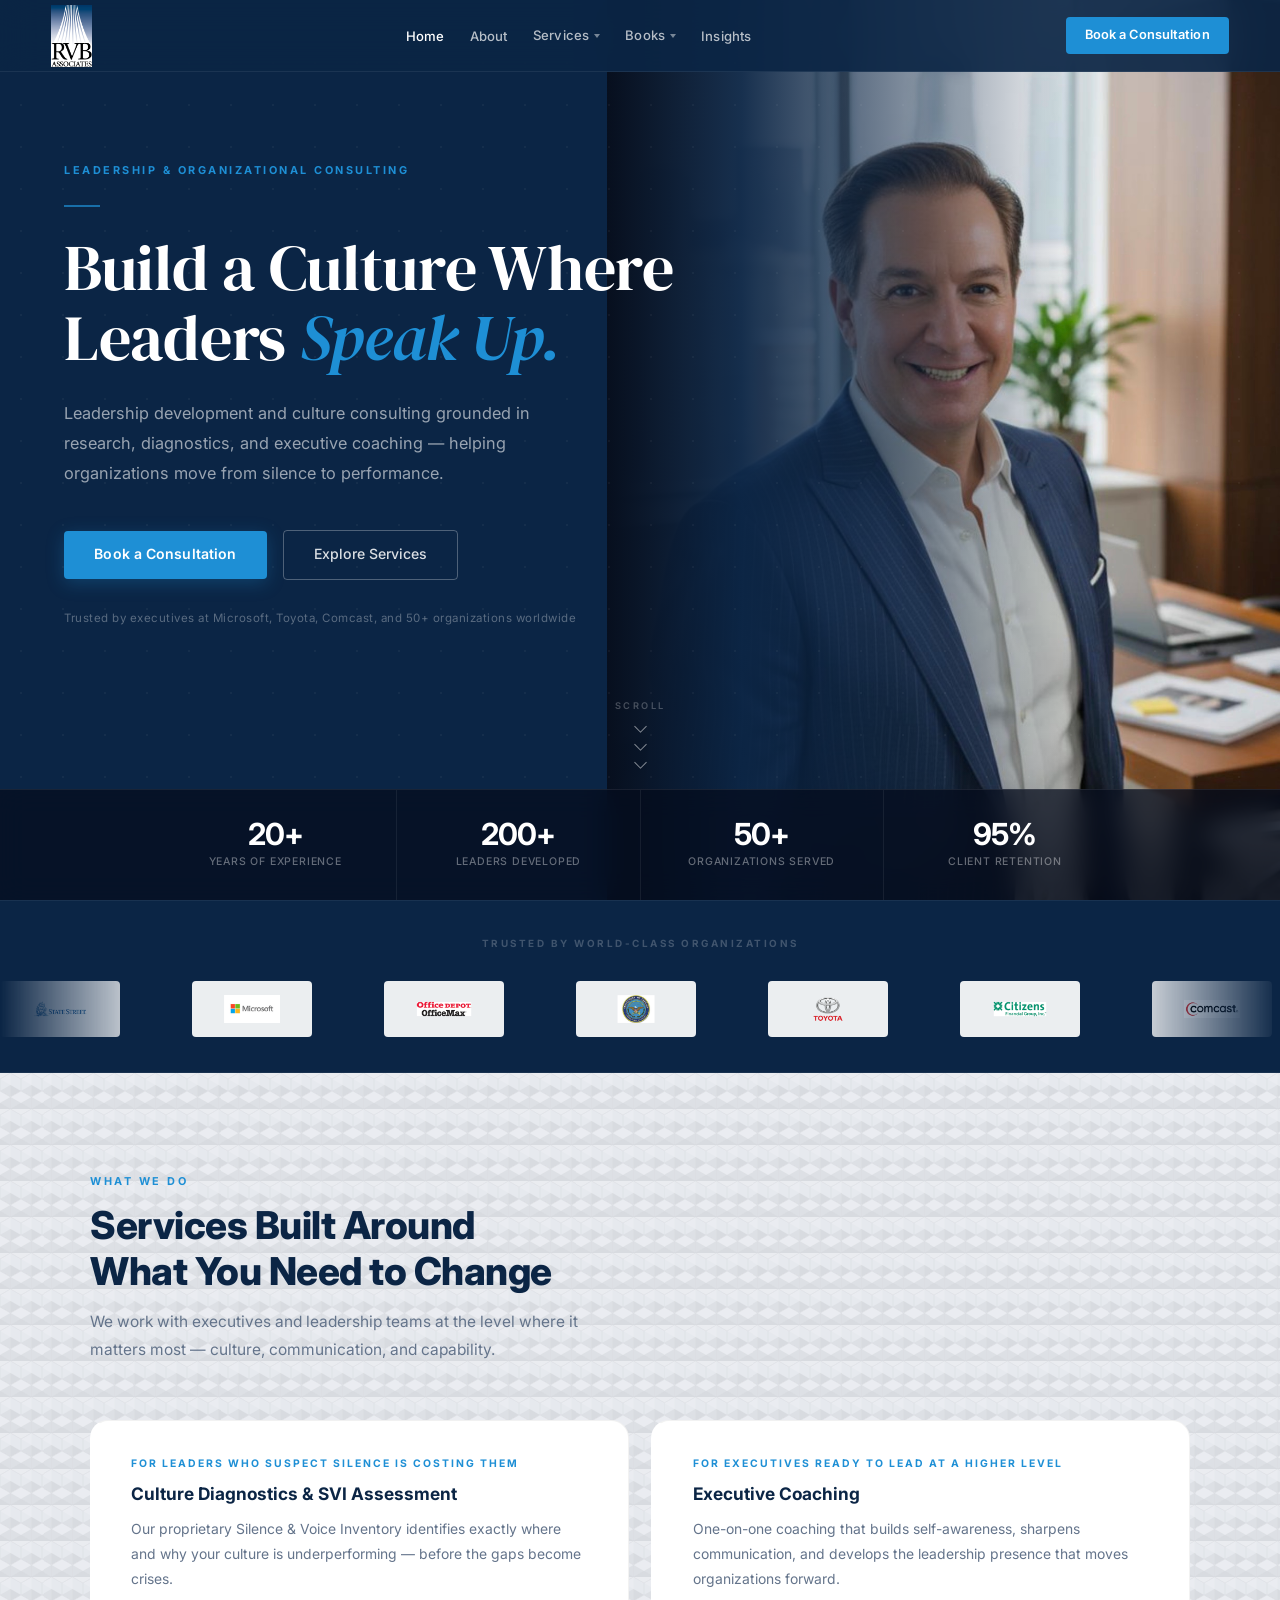
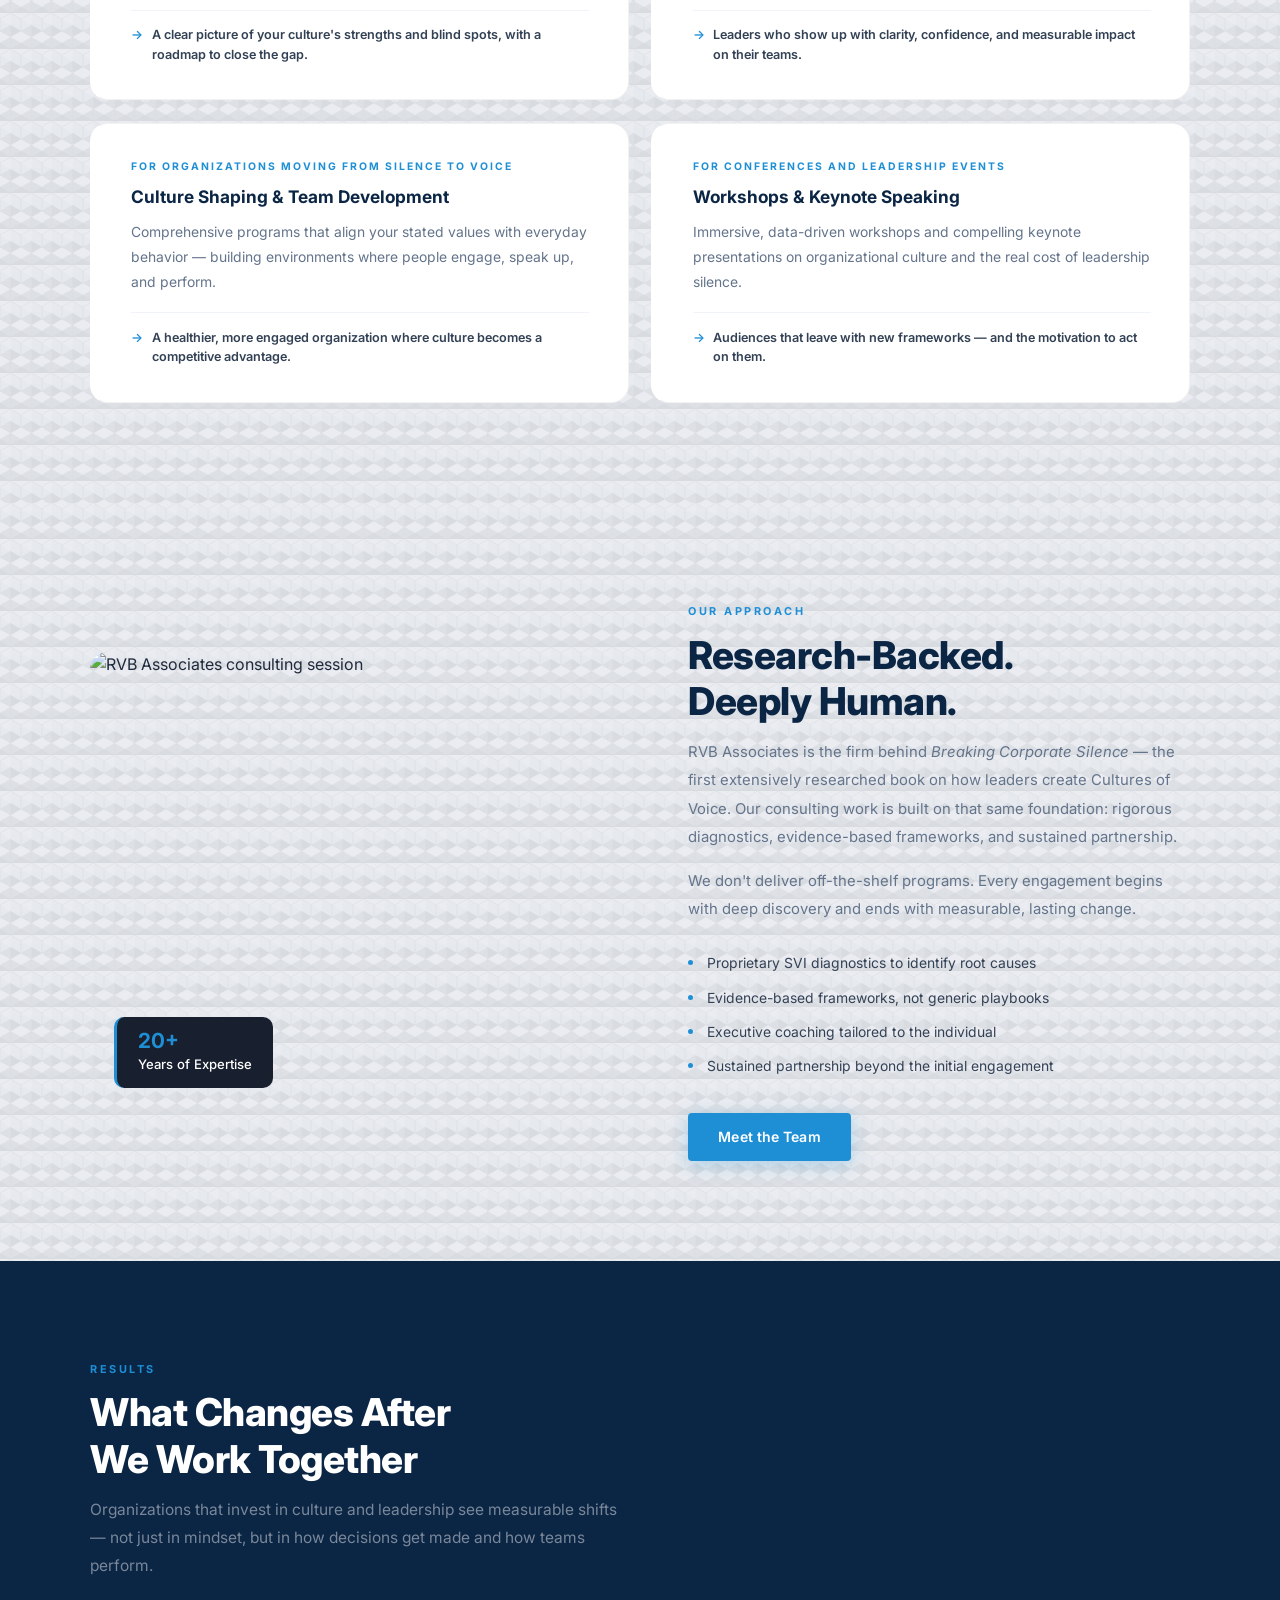
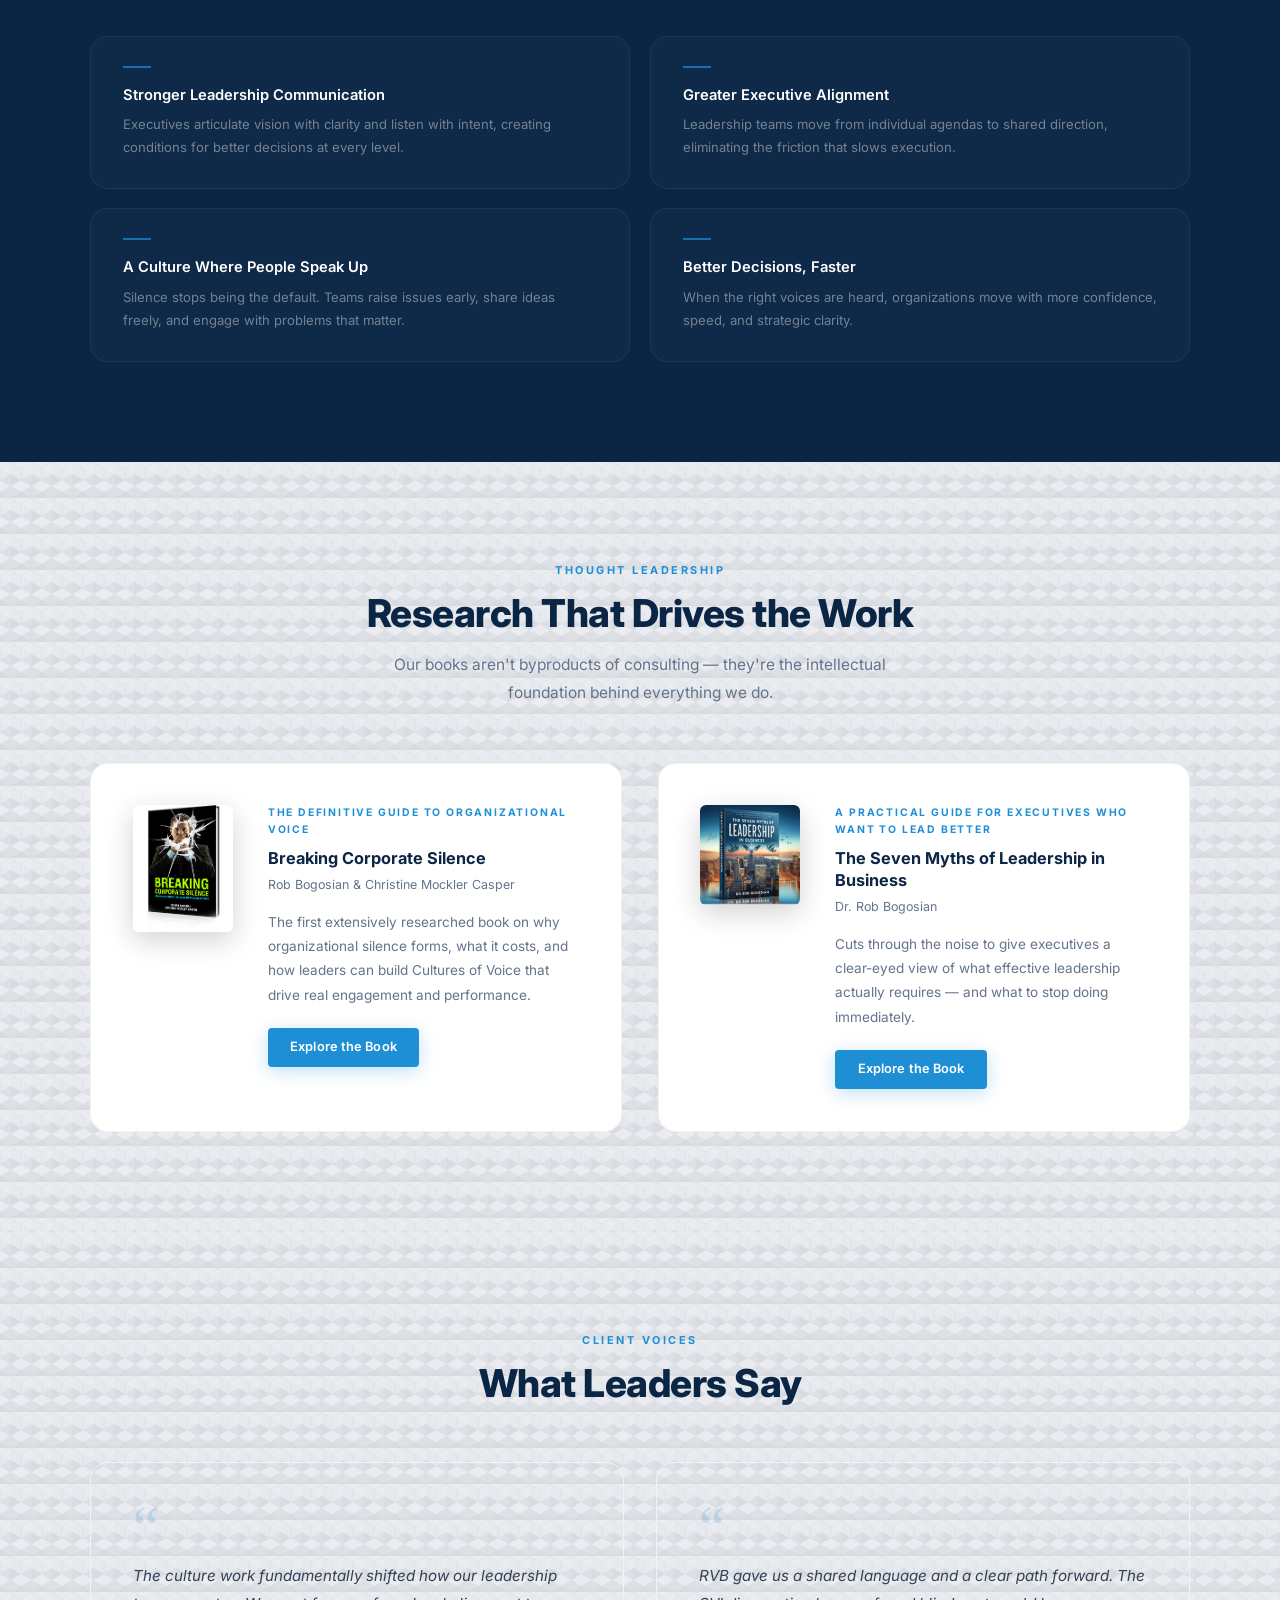
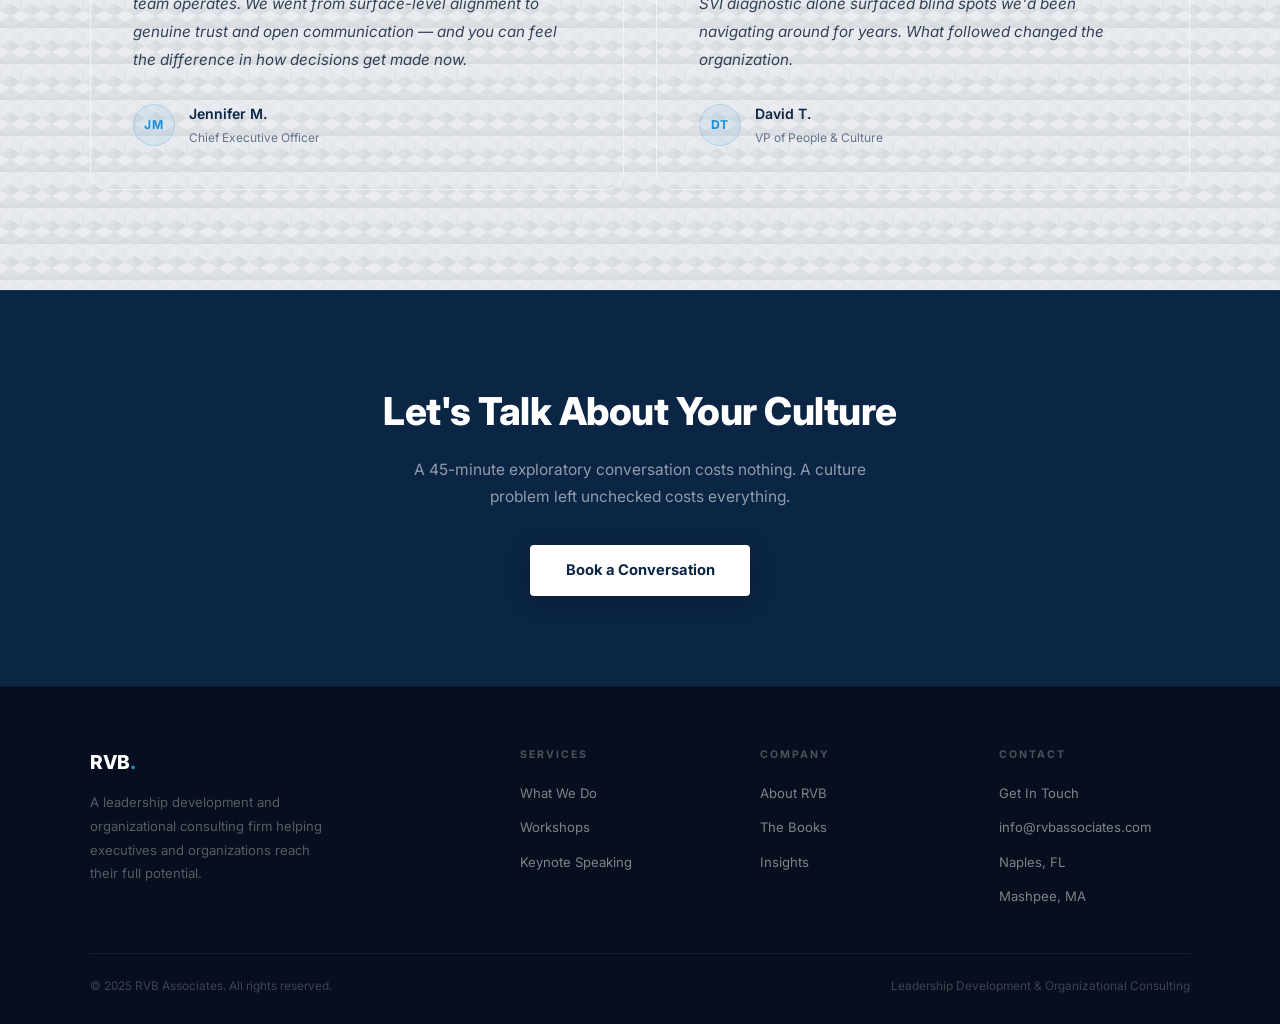
==== index.html @ 10e2926c "Add files via upload" ====
<!DOCTYPE html>
<html lang="en">
<head>
  <meta charset="UTF-8" /><meta name="viewport" content="width=device-width, initial-scale=1.0" />
  <title>RVB Associates | Leadership Development & Organizational Consulting</title>
  <link rel="preconnect" href="https://fonts.googleapis.com" />
  <link rel="preconnect" href="https://fonts.gstatic.com" crossorigin />
  <link href="https://fonts.googleapis.com/css2?family=DM+Serif+Display:ital@0;1&family=Inter:wght@300;400;500;600;700;800&display=swap" rel="stylesheet" />
  <link rel="stylesheet" href="rvb-styles.css" />
  <style>
    /* ── HOME-SPECIFIC ────────────────────────────────────────── */

    /* HERO */
    .hero {
      height: 100dvh; min-height: 620px; padding: 0;
      display: grid; grid-template-rows: 1fr auto auto;
      position: relative; overflow: hidden;
      background: var(--navy);
    }
    /* Rob photo — right side, full photo visible */
    .hero-bg-photo {
      position: absolute; right: 0; top: 0; bottom: 0;
      z-index: 0; display: flex; align-items: flex-end;
    }
    .hero-bg-photo img {
      height: 112%; width: auto; display: block;
    }
    /* Blue fade on the left edge of the photo */
    .hero-bg-photo::after {
      content: ''; position: absolute; inset: 0;
      background: linear-gradient(to right,
        rgba(7,15,30,1) 0%,
        rgba(11,37,69,.95) 20%,
        rgba(11,37,69,.5) 45%,
        transparent 70%);
    }
    /* Dot grid overlay */
    .hero::before {
      content: ''; position: absolute; inset: 0; z-index: 1; pointer-events: none;
      background-image: radial-gradient(circle, rgba(255,255,255,.04) 1px, transparent 1px);
      background-size: 42px 42px;
    }
    .hero-content {
      display: flex; align-items: center; padding: 140px 5% 40px;
      position: relative; z-index: 2;
      justify-content: flex-start; gap: 4rem;
    }
    .cred-strip { position: relative; z-index: 2; }

    /* SCROLL CUE */
    .scroll-cue {
      position: relative; z-index: 2;
      display: flex; flex-direction: column; align-items: center; gap: .55rem;
      padding: .6rem 0 1.4rem;
    }
    .scroll-cue-label {
      font-size: .58rem; letter-spacing: 2.5px; text-transform: uppercase;
      color: rgba(255,255,255,.25); font-weight: 600;
    }
    .scroll-chevron {
      width: 9px; height: 9px;
      border-right: 1.5px solid rgba(255,255,255,.5);
      border-bottom: 1.5px solid rgba(255,255,255,.5);
      transform: rotate(45deg);
      animation: chevron-drop 1.6s ease-in-out infinite;
    }
    .scroll-chevron:nth-child(2) { animation-delay: .18s; }
    .scroll-chevron:nth-child(3) { animation-delay: .36s; }
    @keyframes chevron-drop {
      0%, 60%, 100% { opacity: 0; transform: rotate(45deg) translate(-2px, -2px); }
      30% { opacity: 1; transform: rotate(45deg) translate(2px, 2px); }
    }
    .hero-inner { max-width: 620px; }

    .hero-eyebrow {
      display: block; font-size: .68rem; font-weight: 700; letter-spacing: 2.5px;
      text-transform: uppercase; color: var(--blue); margin-bottom: 1.6rem;
    }
    .hero-rule { width: 36px; height: 2px; background: var(--blue); margin-bottom: 1.6rem; opacity: .7; }
    .hero h1 {
      font-family: 'DM Serif Display', Georgia, serif;
      font-size: clamp(2.6rem, 5.5vw, 4rem); font-weight: 400; color: var(--white);
      line-height: 1.1; letter-spacing: -.3px; margin-bottom: 1.5rem;
    }
    .hero h1 em { color: var(--blue); font-style: italic; }
    .hero-sub {
      font-size: 1.02rem; color: rgba(255,255,255,.58); max-width: 500px;
      margin-bottom: 2.6rem; line-height: 1.85; font-weight: 400;
    }
    .hero-actions { display: flex; gap: 1rem; flex-wrap: wrap; align-items: center; margin-bottom: 1.8rem; }
    .hero-proof { font-size: .72rem; color: rgba(255,255,255,.32); letter-spacing: .5px; }

    /* CREDIBILITY STRIP — anchored inside hero at bottom of viewport */
    .cred-strip {
      background: rgba(5,12,28,.72);
      backdrop-filter: blur(14px); -webkit-backdrop-filter: blur(14px);
      border-top: 1px solid rgba(255,255,255,.08);
    }
    .cred-inner { display: flex; max-width: 1100px; margin: 0 auto; padding: 0 5%; }
    .cred-item {
      flex: 1; padding: 1.8rem 1rem; text-align: center;
      border-right: 1px solid rgba(255,255,255,.07);
      display: flex; flex-direction: column; gap: .3rem;
    }
    .cred-item:last-child { border-right: none; }
    .cred-num {
      font-size: 1.9rem; font-weight: 700; color: var(--white);
      letter-spacing: -1px; line-height: 1;
    }
    .cred-label { font-size: .66rem; color: rgba(255,255,255,.38); font-weight: 500; letter-spacing: .8px; text-transform: uppercase; }

    /* CLIENT LOGOS — marquee */
    .clients {
      background: var(--navy); padding: 2.2rem 0;
      border-top: 1px solid rgba(255,255,255,.06);
      border-bottom: 1px solid rgba(255,255,255,.06);
      overflow: hidden;
    }
    .clients-label {
      text-align: center; font-size: .62rem; font-weight: 700;
      letter-spacing: 2.5px; text-transform: uppercase;
      color: rgba(255,255,255,.22); margin-bottom: 1.8rem;
    }
    .logos-marquee {
      overflow: hidden;
      mask-image: linear-gradient(to right, transparent 0%, black 12%, black 88%, transparent 100%);
      -webkit-mask-image: linear-gradient(to right, transparent 0%, black 12%, black 88%, transparent 100%);
    }
    .logos-track {
      display: flex; align-items: center; gap: 4.5rem;
      width: max-content;
      animation: marquee-scroll 32s linear infinite;
    }
    .logos-track:hover { animation-play-state: paused; }
    .logo-tile {
      background: rgba(255,255,255,.92); flex-shrink: 0;
      padding: .7rem 1.4rem; border-radius: 4px;
      display: flex; align-items: center; justify-content: center;
      height: 56px; min-width: 120px;
      transition: background var(--transition);
    }
    .logo-tile:hover { background: rgba(255,255,255,1); }
    .logo-tile img {
      height: 28px; width: auto; max-width: 110px;
      object-fit: contain; display: block;
    }
    @keyframes marquee-scroll {
      from { transform: translateX(0); }
      to { transform: translateX(-50%); }
    }

    /* SERVICES */
    .services-home { background: var(--off-white); }
    .services-grid {
      display: grid; grid-template-columns: repeat(2, 1fr);
      gap: 1.4rem; max-width: 1100px; margin: 0 auto;
    }
    .svc-card {
      background: var(--white); border-radius: var(--radius-lg);
      padding: 2.2rem 2.4rem; border: 1px solid rgba(0,0,0,.05);
      border-left: 3px solid transparent;
      transition: box-shadow var(--transition), transform var(--transition), border-left-color var(--transition);
    }
    .svc-card:hover { box-shadow: var(--shadow-md); transform: translateY(-3px); border-left-color: var(--blue); }
    .svc-for {
      font-size: .65rem; font-weight: 700; letter-spacing: 2px; text-transform: uppercase;
      color: var(--blue); margin-bottom: .65rem;
    }
    .svc-title { font-size: 1.08rem; font-weight: 700; color: var(--navy); margin-bottom: .7rem; line-height: 1.3; }
    .svc-desc { font-size: .87rem; color: var(--gray-500); line-height: 1.8; margin-bottom: 1.1rem; }
    .svc-outcome {
      font-size: .79rem; color: var(--gray-700); font-weight: 600;
      padding-top: .9rem; border-top: 1px solid var(--gray-100);
      display: flex; gap: .55rem; align-items: flex-start; line-height: 1.55;
    }
    .svc-outcome::before { content: '→'; color: var(--blue); flex-shrink: 0; }

    /* APPROACH */
    .approach-home { background: var(--white); }
    .approach-grid {
      display: grid; grid-template-columns: 1fr 1fr;
      gap: 6rem; align-items: center; max-width: 1100px; margin: 0 auto;
    }
    .approach-img-wrap { position: relative; border-radius: var(--radius-lg); overflow: hidden; }
    .approach-img-wrap img { width: 100%; height: 460px; object-fit: cover; display: block; }
    .approach-tag {
      position: absolute; bottom: 1.5rem; left: 1.5rem;
      background: rgba(7,15,30,.92); backdrop-filter: blur(10px);
      color: var(--white); padding: .9rem 1.3rem; border-radius: var(--radius);
      font-size: .82rem; font-weight: 500; line-height: 1.4;
      border-left: 3px solid var(--blue);
    }
    .approach-tag strong { display: block; font-size: 1.3rem; font-weight: 700; color: var(--blue); line-height: 1; margin-bottom: .2rem; }
    .approach-text p { font-size: .93rem; color: var(--gray-500); line-height: 1.9; margin-bottom: 1rem; }
    .approach-pillars { list-style: none; margin: 1.8rem 0 2.2rem; display: flex; flex-direction: column; gap: .75rem; }
    .approach-pillars li {
      display: flex; align-items: flex-start; gap: .9rem;
      font-size: .87rem; color: var(--gray-700); line-height: 1.6;
    }
    .pillar-dot { width: 5px; height: 5px; border-radius: 50%; background: var(--blue); flex-shrink: 0; margin-top: .5rem; }

    /* IMPACT */
    .impact-home { background: var(--navy); padding: 100px 5%; }
    .impact-inner { max-width: 1100px; margin: 0 auto; }
    .impact-grid { display: grid; grid-template-columns: 1fr 1fr; gap: 1.2rem; margin-top: 3.5rem; }
    .impact-item {
      padding: 1.8rem 2rem; border: 1px solid rgba(255,255,255,.06);
      border-radius: var(--radius-lg); background: rgba(255,255,255,.02);
      transition: background var(--transition), border-color var(--transition);
    }
    .impact-item:hover { background: rgba(30,143,213,.06); border-color: rgba(30,143,213,.18); }
    .impact-rule { width: 28px; height: 2px; background: var(--blue); margin-bottom: 1rem; opacity: .7; }
    .impact-item h4 { font-size: .92rem; font-weight: 600; color: var(--white); margin-bottom: .4rem; }
    .impact-item p { font-size: .82rem; color: rgba(255,255,255,.42); line-height: 1.75; }

    /* BOOKS */
    .books-home { background: var(--off-white); }
    .books-grid { display: grid; grid-template-columns: 1fr 1fr; gap: 2.2rem; max-width: 1100px; margin: 0 auto; }
    .book-card {
      background: var(--white); border-radius: var(--radius-lg);
      padding: 2.6rem; display: flex; gap: 2.2rem; align-items: flex-start;
      border: 1px solid rgba(0,0,0,.05);
      transition: box-shadow var(--transition), transform var(--transition);
    }
    .book-card:hover { box-shadow: var(--shadow-lg); transform: translateY(-4px); }
    .book-cover { width: 100px; flex-shrink: 0; }
    .book-cover img { width: 100%; border-radius: 6px; box-shadow: 0 8px 28px rgba(0,0,0,.18); }
    .book-value {
      font-size: .65rem; font-weight: 700; letter-spacing: 1.8px; text-transform: uppercase;
      color: var(--blue); margin-bottom: .55rem;
    }
    .book-info h3 { font-size: 1.02rem; font-weight: 700; color: var(--navy); margin-bottom: .3rem; line-height: 1.35; }
    .book-info .book-author-line { font-size: .78rem; color: var(--gray-500); margin-bottom: .8rem; }
    .book-info p { font-size: .85rem; color: var(--gray-500); line-height: 1.8; margin-bottom: 1.3rem; }

    /* TESTIMONIALS */
    .testimonials-home { background: var(--white); }
    .testi-grid { display: grid; grid-template-columns: 1fr 1fr; gap: 2rem; max-width: 1100px; margin: 0 auto; }
    .testi-card {
      padding: 2.6rem; border: 1px solid var(--gray-100);
      border-radius: var(--radius-lg);
      transition: box-shadow var(--transition);
    }
    .testi-card:hover { box-shadow: var(--shadow-md); }
    .testi-mark {
      font-family: Georgia, serif; font-size: 3.8rem; line-height: .75;
      color: var(--blue); opacity: .18; display: block; margin-bottom: .7rem;
    }
    .testi-card blockquote {
      font-size: .95rem; color: var(--gray-700); line-height: 1.85;
      font-style: italic; margin-bottom: 1.8rem;
    }
    .testi-author { display: flex; align-items: center; gap: .9rem; }
    .testi-initials {
      width: 42px; height: 42px; border-radius: 50%;
      background: rgba(30,143,213,.08); border: 1.5px solid rgba(30,143,213,.2);
      color: var(--blue); display: flex; align-items: center; justify-content: center;
      font-weight: 700; font-size: .76rem; flex-shrink: 0; letter-spacing: .5px;
    }
    .testi-name { font-weight: 600; font-size: .88rem; color: var(--navy); }
    .testi-role { font-size: .75rem; color: var(--gray-500); margin-top: .15rem; }

    /* RESPONSIVE */
    @media (max-width: 960px) {
      .hero-visual { display: none; }
      .approach-grid, .books-grid, .testi-grid { grid-template-columns: 1fr; gap: 2.5rem; }
      .services-grid { grid-template-columns: 1fr; }
      .impact-grid { grid-template-columns: 1fr; }
      .cred-inner { flex-wrap: wrap; padding: 0 4%; }
      .cred-item { flex-basis: 50%; border-right: none; border-bottom: 1px solid rgba(255,255,255,.07); }
      .cred-item:nth-child(odd) { border-right: 1px solid rgba(255,255,255,.07); }
      .cred-item:nth-last-child(-n+2) { border-bottom: none; }
    }
    @media (max-width: 640px) {
      .hero-content { padding: 110px 5% 40px; }
      .book-card { flex-direction: column; gap: 1.5rem; }
      .book-cover { width: 80px; }
      .cred-item { flex-basis: 50%; }
    }
  </style>
</head>
<body>

<!-- NAV -->
<nav id="navbar">
  <a href="index.html" class="nav-logo"><img src="Images/RVB_Associates_logo_high_res.png" alt="RVB Associates" /></a>
  <ul class="nav-links">
    <li><a href="index.html" class="active">Home</a></li>
    <li><a href="about.html">About</a></li>
    <li class="has-dropdown">
      <a href="what-we-do.html">Services</a>
      <ul class="dropdown">
        <li><a href="what-we-do.html">What We Do</a></li>
        <li><a href="workshops.html">Workshops</a></li>
        <li><a href="keynote.html">Keynote Speaking</a></li>
      </ul>
    </li>
    <li class="has-dropdown"><a href="books.html">Books</a><ul class="dropdown"><li><a href="the-book.html">Breaking Corporate Silence</a></li><li><a href="seven-myths.html">Seven Myths of Leadership</a></li><li><a href="disruption-ready.html">Disruption Ready</a></li></ul></li>
    <li><a href="newsroom.html">Insights</a></li>
  </ul>
  <a href="contact.html" class="nav-cta">Book a Consultation</a>
</nav>

<!-- HERO -->
<section class="hero">
  <div class="hero-bg-photo">
    <img src="Images/Rob bogosian.jpeg" alt="Dr. Rob Bogosian" />
  </div>
  <div class="hero-content">
    <div class="hero-inner" style="flex-shrink:0;">
      <span class="hero-eyebrow">Leadership &amp; Organizational Consulting</span>
      <div class="hero-rule"></div>
      <h1>Build a Culture Where<br/>Leaders <em>Speak Up.</em></h1>
      <p class="hero-sub">Leadership development and culture consulting grounded in research, diagnostics, and executive coaching — helping organizations move from silence to performance.</p>
      <div class="hero-actions">
        <a href="contact.html" class="btn-primary">Book a Consultation</a>
        <a href="what-we-do.html" class="btn-outline-white">Explore Services</a>
      </div>
      <p class="hero-proof">Trusted by executives at Microsoft, Toyota, Comcast, and 50+ organizations worldwide</p>
    </div>
  </div>
  <div class="scroll-cue" aria-hidden="true">
    <span class="scroll-cue-label">Scroll</span>
    <div class="scroll-chevron"></div>
    <div class="scroll-chevron"></div>
    <div class="scroll-chevron"></div>
  </div>
  <div class="cred-strip">
    <div class="cred-inner">
      <div class="cred-item"><span class="cred-num">20+</span><span class="cred-label">Years of Experience</span></div>
      <div class="cred-item"><span class="cred-num">200+</span><span class="cred-label">Leaders Developed</span></div>
      <div class="cred-item"><span class="cred-num">50+</span><span class="cred-label">Organizations Served</span></div>
      <div class="cred-item"><span class="cred-num">95%</span><span class="cred-label">Client Retention</span></div>
    </div>
  </div>
</section>

<!-- CLIENT LOGOS — infinite marquee -->
<div class="clients">
  <p class="clients-label">Trusted by world-class organizations</p>
  <div class="logos-marquee">
    <div class="logos-track">
      <div class="logo-tile"><img src="Images/ImageDownloader_rvbassociates.com_1.png" alt="State Street" /></div>
      <div class="logo-tile"><img src="Images/ImageDownloader_rvbassociates.com_2.png" alt="Microsoft" /></div>
      <div class="logo-tile"><img src="Images/ImageDownloader_rvbassociates.com_4.png" alt="Office Depot" /></div>
      <div class="logo-tile"><img src="Images/ImageDownloader_rvbassociates.com_5.png" alt="Department of Defense" /></div>
      <div class="logo-tile"><img src="Images/ImageDownloader_rvbassociates.com_6.png" alt="Toyota" /></div>
      <div class="logo-tile"><img src="Images/ImageDownloader_rvbassociates.com_7.png" alt="Citizens Financial Group" /></div>
      <div class="logo-tile"><img src="Images/ImageDownloader_rvbassociates.com_8.png" alt="Comcast" /></div>
      <div class="logo-tile"><img src="Images/ImageDownloader_rvbassociates.com_9.png" alt="Panasonic" /></div>
      <div class="logo-tile"><img src="Images/ImageDownloader_rvbassociates.com_10.png" alt="Prudential" /></div>
      <div class="logo-tile"><img src="Images/ImageDownloader_rvbassociates.com_3.png" alt="King Saud University" /></div>
      <!-- Duplicate set for seamless loop -->
      <div class="logo-tile" aria-hidden="true"><img src="Images/ImageDownloader_rvbassociates.com_1.png" alt="" /></div>
      <div class="logo-tile" aria-hidden="true"><img src="Images/ImageDownloader_rvbassociates.com_2.png" alt="" /></div>
      <div class="logo-tile" aria-hidden="true"><img src="Images/ImageDownloader_rvbassociates.com_4.png" alt="" /></div>
      <div class="logo-tile" aria-hidden="true"><img src="Images/ImageDownloader_rvbassociates.com_5.png" alt="" /></div>
      <div class="logo-tile" aria-hidden="true"><img src="Images/ImageDownloader_rvbassociates.com_6.png" alt="" /></div>
      <div class="logo-tile" aria-hidden="true"><img src="Images/ImageDownloader_rvbassociates.com_7.png" alt="" /></div>
      <div class="logo-tile" aria-hidden="true"><img src="Images/ImageDownloader_rvbassociates.com_8.png" alt="" /></div>
      <div class="logo-tile" aria-hidden="true"><img src="Images/ImageDownloader_rvbassociates.com_9.png" alt="" /></div>
      <div class="logo-tile" aria-hidden="true"><img src="Images/ImageDownloader_rvbassociates.com_10.png" alt="" /></div>
      <div class="logo-tile" aria-hidden="true"><img src="Images/ImageDownloader_rvbassociates.com_3.png" alt="" /></div>
    </div>
  </div>
</div>

<!-- SERVICES -->
<section class="services-home">
  <div class="container">
    <div class="section-header fade-up">
      <div class="section-label">What We Do</div>
      <h2 class="section-title">Services Built Around<br/>What You Need to Change</h2>
      <p class="section-sub">We work with executives and leadership teams at the level where it matters most — culture, communication, and capability.</p>
    </div>
    <div class="services-grid">
      <div class="svc-card fade-up">
        <div class="svc-for">For leaders who suspect silence is costing them</div>
        <h3 class="svc-title">Culture Diagnostics &amp; SVI Assessment</h3>
        <p class="svc-desc">Our proprietary Silence &amp; Voice Inventory identifies exactly where and why your culture is underperforming — before the gaps become crises.</p>
        <div class="svc-outcome">A clear picture of your culture's strengths and blind spots, with a roadmap to close the gap.</div>
      </div>
      <div class="svc-card fade-up">
        <div class="svc-for">For executives ready to lead at a higher level</div>
        <h3 class="svc-title">Executive Coaching</h3>
        <p class="svc-desc">One-on-one coaching that builds self-awareness, sharpens communication, and develops the leadership presence that moves organizations forward.</p>
        <div class="svc-outcome">Leaders who show up with clarity, confidence, and measurable impact on their teams.</div>
      </div>
      <div class="svc-card fade-up">
        <div class="svc-for">For organizations moving from silence to voice</div>
        <h3 class="svc-title">Culture Shaping &amp; Team Development</h3>
        <p class="svc-desc">Comprehensive programs that align your stated values with everyday behavior — building environments where people engage, speak up, and perform.</p>
        <div class="svc-outcome">A healthier, more engaged organization where culture becomes a competitive advantage.</div>
      </div>
      <div class="svc-card fade-up">
        <div class="svc-for">For conferences and leadership events</div>
        <h3 class="svc-title">Workshops &amp; Keynote Speaking</h3>
        <p class="svc-desc">Immersive, data-driven workshops and compelling keynote presentations on organizational culture and the real cost of leadership silence.</p>
        <div class="svc-outcome">Audiences that leave with new frameworks — and the motivation to act on them.</div>
      </div>
    </div>
  </div>
</section>

<!-- APPROACH -->
<section class="approach-home">
  <div class="container">
    <div class="approach-grid">
      <div class="approach-img-wrap fade-up">
        <img src="https://images.unsplash.com/photo-1600880292203-757bb62b4baf?w=800&q=80" alt="RVB Associates consulting session" />
        <div class="approach-tag"><strong>20+</strong>Years of Expertise</div>
      </div>
      <div class="approach-text fade-up">
        <div class="section-label">Our Approach</div>
        <h2 class="section-title">Research-Backed.<br/>Deeply Human.</h2>
        <p>RVB Associates is the firm behind <em>Breaking Corporate Silence</em> — the first extensively researched book on how leaders create Cultures of Voice. Our consulting work is built on that same foundation: rigorous diagnostics, evidence-based frameworks, and sustained partnership.</p>
        <p>We don't deliver off-the-shelf programs. Every engagement begins with deep discovery and ends with measurable, lasting change.</p>
        <ul class="approach-pillars">
          <li><span class="pillar-dot"></span>Proprietary SVI diagnostics to identify root causes</li>
          <li><span class="pillar-dot"></span>Evidence-based frameworks, not generic playbooks</li>
          <li><span class="pillar-dot"></span>Executive coaching tailored to the individual</li>
          <li><span class="pillar-dot"></span>Sustained partnership beyond the initial engagement</li>
        </ul>
        <a href="about.html" class="btn-primary">Meet the Team</a>
      </div>
    </div>
  </div>
</section>

<!-- IMPACT -->
<section class="impact-home">
  <div class="impact-inner">
    <div class="section-header fade-up" style="max-width:580px;">
      <div class="section-label" style="color:var(--blue)">Results</div>
      <h2 class="section-title" style="color:var(--white)">What Changes After<br/>We Work Together</h2>
      <p class="section-sub" style="color:rgba(255,255,255,.45)">Organizations that invest in culture and leadership see measurable shifts — not just in mindset, but in how decisions get made and how teams perform.</p>
    </div>
    <div class="impact-grid">
      <div class="impact-item fade-up">
        <div class="impact-rule"></div>
        <h4>Stronger Leadership Communication</h4>
        <p>Executives articulate vision with clarity and listen with intent, creating conditions for better decisions at every level.</p>
      </div>
      <div class="impact-item fade-up">
        <div class="impact-rule"></div>
        <h4>Greater Executive Alignment</h4>
        <p>Leadership teams move from individual agendas to shared direction, eliminating the friction that slows execution.</p>
      </div>
      <div class="impact-item fade-up">
        <div class="impact-rule"></div>
        <h4>A Culture Where People Speak Up</h4>
        <p>Silence stops being the default. Teams raise issues early, share ideas freely, and engage with problems that matter.</p>
      </div>
      <div class="impact-item fade-up">
        <div class="impact-rule"></div>
        <h4>Better Decisions, Faster</h4>
        <p>When the right voices are heard, organizations move with more confidence, speed, and strategic clarity.</p>
      </div>
    </div>
  </div>
</section>

<!-- BOOKS -->
<section class="books-home">
  <div class="container">
    <div class="section-header center fade-up">
      <div class="section-label">Thought Leadership</div>
      <h2 class="section-title">Research That Drives the Work</h2>
      <p class="section-sub">Our books aren't byproducts of consulting — they're the intellectual foundation behind everything we do.</p>
    </div>
    <div class="books-grid">
      <div class="book-card fade-up">
        <div class="book-cover">
          <img src="Images/ImageDownloader_rvbassociates.com_corporate-silence-book.png" alt="Breaking Corporate Silence" />
        </div>
        <div class="book-info">
          <div class="book-value">The definitive guide to organizational voice</div>
          <h3>Breaking Corporate Silence</h3>
          <p class="book-author-line">Rob Bogosian &amp; Christine Mockler Casper</p>
          <p>The first extensively researched book on why organizational silence forms, what it costs, and how leaders can build Cultures of Voice that drive real engagement and performance.</p>
          <a href="the-book.html" class="btn-primary" style="font-size:.8rem;padding:.58rem 1.4rem;">Explore the Book</a>
        </div>
      </div>
      <div class="book-card fade-up">
        <div class="book-cover">
          <img src="Images/ImageDownloader_rvbassociates.com_7-Myths-of-Leadership-Book.jpg" alt="The Seven Myths of Leadership" />
        </div>
        <div class="book-info">
          <div class="book-value">A practical guide for executives who want to lead better</div>
          <h3>The Seven Myths of Leadership in Business</h3>
          <p class="book-author-line">Dr. Rob Bogosian</p>
          <p>Cuts through the noise to give executives a clear-eyed view of what effective leadership actually requires — and what to stop doing immediately.</p>
          <a href="seven-myths.html" class="btn-primary" style="font-size:.8rem;padding:.58rem 1.4rem;">Explore the Book</a>
        </div>
      </div>
    </div>
  </div>
</section>

<!-- TESTIMONIALS -->
<section class="testimonials-home">
  <div class="container">
    <div class="section-header center fade-up">
      <div class="section-label">Client Voices</div>
      <h2 class="section-title">What Leaders Say</h2>
    </div>
    <div class="testi-grid">
      <div class="testi-card fade-up">
        <span class="testi-mark">&ldquo;</span>
        <blockquote>The culture work fundamentally shifted how our leadership team operates. We went from surface-level alignment to genuine trust and open communication — and you can feel the difference in how decisions get made now.</blockquote>
        <div class="testi-author">
          <div class="testi-initials">JM</div>
          <div>
            <div class="testi-name">Jennifer M.</div>
            <div class="testi-role">Chief Executive Officer</div>
          </div>
        </div>
      </div>
      <div class="testi-card fade-up">
        <span class="testi-mark">&ldquo;</span>
        <blockquote>RVB gave us a shared language and a clear path forward. The SVI diagnostic alone surfaced blind spots we'd been navigating around for years. What followed changed the organization.</blockquote>
        <div class="testi-author">
          <div class="testi-initials">DT</div>
          <div>
            <div class="testi-name">David T.</div>
            <div class="testi-role">VP of People &amp; Culture</div>
          </div>
        </div>
      </div>
    </div>
  </div>
</section>

<!-- CLOSING CTA -->
<div class="cta-banner fade-up">
  <h2>Let's Talk About Your Culture</h2>
  <p>A 45-minute exploratory conversation costs nothing. A culture problem left unchecked costs everything.</p>
  <a href="contact.html" class="btn-white">Book a Conversation</a>
</div>

<!-- FOOTER -->
<footer>
  <div class="footer-grid">
    <div class="footer-brand">
      <div class="footer-logo">RVB<span>.</span></div>
      <p>A leadership development and organizational consulting firm helping executives and organizations reach their full potential.</p>
    </div>
    <div class="footer-col"><h4>Services</h4><ul>
      <li><a href="what-we-do.html">What We Do</a></li>
      <li><a href="workshops.html">Workshops</a></li>
      <li><a href="keynote.html">Keynote Speaking</a></li>
    </ul></div>
    <div class="footer-col"><h4>Company</h4><ul>
      <li><a href="about.html">About RVB</a></li>
      <li><a href="books.html">The Books</a></li>
      <li><a href="newsroom.html">Insights</a></li>
    </ul></div>
    <div class="footer-col"><h4>Contact</h4><ul>
      <li><a href="contact.html">Get In Touch</a></li>
      <li><a href="mailto:info@rvbassociates.com">info@rvbassociates.com</a></li>
      <li><a href="#">Naples, FL</a></li>
      <li><a href="#">Mashpee, MA</a></li>
    </ul></div>
  </div>
  <div class="footer-bottom">
    <p>&copy; 2025 RVB Associates. All rights reserved.</p>
    <p>Leadership Development &amp; Organizational Consulting</p>
  </div>
</footer>

<script>
  const nb = document.getElementById('navbar');
  window.addEventListener('scroll', () => nb.classList.toggle('scrolled', window.scrollY > 40));
  const obs = new IntersectionObserver(
    e => e.forEach(x => x.isIntersecting && x.target.classList.add('visible')),
    { threshold: 0.08 }
  );
  document.querySelectorAll('.fade-up').forEach(el => obs.observe(el));
</script>
</body>
</html>
---- rvb-styles.css ----
/* ── RVB Associates – Shared Design System ─────────────────── */
*, *::before, *::after { box-sizing: border-box; margin: 0; padding: 0; }

:root {
  --blue:       #1e8fd5;
  --blue-dark:  #1570aa;
  --blue-deep:  #0d3b6e;
  --navy:       #0b2545;
  --navy-light: #122f5a;
  --white:      #ffffff;
  --off-white:  #f6f8fb;
  --gray-100:   #f0f4f8;
  --gray-300:   #cbd5e1;
  --gray-500:   #64748b;
  --gray-700:   #334155;
  --text:       #1e293b;
  --radius:     10px;
  --radius-lg:  18px;
  --shadow-sm:  0 1px 4px rgba(0,0,0,.07);
  --shadow-md:  0 4px 20px rgba(0,0,0,.09);
  --shadow-lg:  0 16px 48px rgba(0,0,0,.13);
  --transition: .25s cubic-bezier(.4,0,.2,1);
}

html { scroll-behavior: smooth; }
body { font-family: 'Inter', sans-serif; color: var(--text); background: var(--white); line-height: 1.6; }

/* ── NAV ──────────────────────────────────────────────────── */
nav {
  position: fixed; top: 0; left: 0; right: 0; z-index: 100;
  display: flex; align-items: center; justify-content: space-between;
  padding: 0 4%; height: 72px;
  background: rgba(11,37,69,.92);
  backdrop-filter: blur(18px); -webkit-backdrop-filter: blur(18px);
  border-bottom: 1px solid rgba(255,255,255,.07);
  transition: background var(--transition);
}
nav.scrolled { background: rgba(11,37,69,.99); box-shadow: 0 1px 0 rgba(255,255,255,.06), var(--shadow-md); }
.nav-logo { text-decoration: none; flex-shrink: 0; display: flex; align-items: center; }
.nav-logo img { height: 62px; width: auto; display: block; }
.nav-links { display: flex; gap: 1.6rem; list-style: none; align-items: center; }
.nav-links a {
  color: rgba(255,255,255,.7); text-decoration: none; font-size: .82rem; font-weight: 500;
  transition: color var(--transition); white-space: nowrap; letter-spacing: .1px;
}
.nav-links a:hover, .nav-links a.active { color: var(--white); }

/* ── NAV DROPDOWN ─────────────────────────────────────────── */
.nav-links .has-dropdown { position: relative; }
.has-dropdown > a { display: flex; align-items: center; gap: .3rem; }
.has-dropdown > a::after {
  content: ''; width: 0; height: 0;
  border-left: 3.5px solid transparent;
  border-right: 3.5px solid transparent;
  border-top: 4px solid rgba(255,255,255,.45);
  margin-top: 1px; transition: transform var(--transition);
}
.has-dropdown:hover > a::after { transform: rotate(180deg); border-top-color: var(--white); }
.dropdown {
  position: absolute; top: calc(100% + 18px); left: 50%;
  transform: translateX(-50%) translateY(-6px);
  background: rgba(10,30,60,.98); border: 1px solid rgba(255,255,255,.09);
  border-radius: var(--radius); padding: .4rem 0; list-style: none;
  min-width: 200px; box-shadow: 0 20px 48px rgba(0,0,0,.35);
  opacity: 0; visibility: hidden;
  transition: opacity .2s ease, transform .2s ease, visibility .2s;
}
.has-dropdown:hover .dropdown { opacity: 1; visibility: visible; transform: translateX(-50%) translateY(0); }
.dropdown li a {
  display: block; padding: .65rem 1.3rem; font-size: .82rem;
  color: rgba(255,255,255,.6); white-space: nowrap;
  transition: color var(--transition), background var(--transition);
}
.dropdown li a:hover { color: var(--white); background: rgba(255,255,255,.04); }

.nav-cta {
  background: var(--blue); color: var(--white); border: none;
  padding: .5rem 1.2rem; border-radius: 4px; font-size: .8rem; font-weight: 600;
  cursor: pointer; text-decoration: none; transition: background var(--transition), transform var(--transition);
  white-space: nowrap; flex-shrink: 0; letter-spacing: .1px;
}
.nav-cta:hover { background: var(--blue-dark); transform: translateY(-1px); }

/* ── PAGE HERO (subpages) ─────────────────────────────────── */
.page-hero {
  padding: 140px 5% 90px;
  background: linear-gradient(135deg, var(--navy) 0%, var(--navy-light) 55%, rgba(30,143,213,.12) 100%);
  text-align: center;
}
.page-hero-badge {
  display: inline-flex; align-items: center; gap: .5rem;
  background: rgba(30,143,213,.12); border: 1px solid rgba(30,143,213,.28);
  color: var(--blue); padding: .3rem .9rem; border-radius: 4px;
  font-size: .72rem; font-weight: 700; letter-spacing: 1.5px; text-transform: uppercase;
  margin-bottom: 1.2rem;
}
.page-hero h1 {
  font-size: clamp(1.9rem, 4.2vw, 3rem); font-weight: 800; color: var(--white);
  line-height: 1.18; letter-spacing: -.75px; margin-bottom: 1rem;
}
.page-hero h1 em { color: var(--blue); font-style: normal; }
.page-hero p { font-size: 1.02rem; color: rgba(255,255,255,.6); max-width: 560px; margin: 0 auto; line-height: 1.8; }
.breadcrumb { font-size: .76rem; color: rgba(255,255,255,.38); margin-bottom: 1rem; }
.breadcrumb a { color: rgba(255,255,255,.38); text-decoration: none; }
.breadcrumb a:hover { color: var(--blue); }

/* ── SHARED SECTIONS ──────────────────────────────────────── */
section { padding: 100px 5%; }
.container { max-width: 1100px; margin: 0 auto; }
.section-label {
  font-size: .68rem; font-weight: 700; letter-spacing: 2.5px; text-transform: uppercase;
  color: var(--blue); margin-bottom: .7rem;
}
.section-title {
  font-size: clamp(1.7rem, 3vw, 2.4rem); font-weight: 800; letter-spacing: -.5px;
  color: var(--navy); line-height: 1.2; margin-bottom: .9rem;
}
.section-sub { font-size: .97rem; color: var(--gray-500); max-width: 540px; line-height: 1.8; }
.section-header { margin-bottom: 3.5rem; }
.section-header.center { text-align: center; }
.section-header.center .section-sub { margin: 0 auto; }

/* ── BUTTONS ──────────────────────────────────────────────── */
.btn-primary {
  background: var(--blue); color: var(--white); border: none;
  padding: .8rem 1.9rem; border-radius: 4px; font-size: .88rem; font-weight: 600;
  cursor: pointer; text-decoration: none; display: inline-block; letter-spacing: .1px;
  transition: background var(--transition), transform var(--transition), box-shadow var(--transition);
  box-shadow: 0 4px 18px rgba(30,143,213,.28);
}
.btn-primary:hover { background: var(--blue-dark); transform: translateY(-2px); box-shadow: 0 8px 28px rgba(30,143,213,.38); }
.btn-outline {
  background: transparent; color: var(--navy); border: 1.5px solid var(--blue);
  padding: .8rem 1.9rem; border-radius: 4px; font-size: .88rem; font-weight: 500;
  cursor: pointer; text-decoration: none; display: inline-block;
  transition: background var(--transition), color var(--transition);
}
.btn-outline:hover { background: var(--blue); color: var(--white); }
.btn-outline-white {
  background: transparent; color: rgba(255,255,255,.85); border: 1.5px solid rgba(255,255,255,.28);
  padding: .8rem 1.9rem; border-radius: 4px; font-size: .88rem; font-weight: 500;
  cursor: pointer; text-decoration: none; display: inline-block;
  transition: border-color var(--transition), background var(--transition), color var(--transition);
}
.btn-outline-white:hover { border-color: rgba(255,255,255,.65); background: rgba(255,255,255,.07); color: var(--white); }

/* ── CARDS ────────────────────────────────────────────────── */
.card {
  background: var(--white); border-radius: var(--radius-lg); padding: 2rem;
  box-shadow: var(--shadow-sm); border: 1px solid rgba(0,0,0,.05);
  transition: box-shadow var(--transition), transform var(--transition);
  position: relative; overflow: hidden;
}
.card::after {
  content: ''; position: absolute; top: 0; left: 0; right: 0; height: 2px;
  background: linear-gradient(90deg, var(--blue), var(--blue-dark));
  transform: scaleX(0); transform-origin: left; transition: transform var(--transition);
}
.card:hover { box-shadow: var(--shadow-lg); transform: translateY(-4px); }
.card:hover::after { transform: scaleX(1); }
.card-icon {
  width: 44px; height: 44px; border-radius: 8px;
  background: rgba(30,143,213,.08); display: flex; align-items: center; justify-content: center;
  font-size: 1.2rem; margin-bottom: 1rem;
}
.card h3 { font-size: 1rem; font-weight: 700; color: var(--navy); margin-bottom: .45rem; }
.card p { font-size: .88rem; color: var(--gray-500); line-height: 1.75; }

/* ── CTA BANNER ───────────────────────────────────────────── */
.cta-banner {
  background: var(--navy);
  border-top: 1px solid rgba(30,143,213,.15);
  padding: 90px 5%; text-align: center;
}
.cta-banner h2 { font-size: clamp(1.7rem, 3.2vw, 2.4rem); font-weight: 800; color: var(--white); letter-spacing: -.5px; margin-bottom: .85rem; }
.cta-banner p { font-size: .97rem; color: rgba(255,255,255,.55); max-width: 460px; margin: 0 auto 2.2rem; line-height: 1.75; }
.cta-banner .btn-white {
  background: var(--white); color: var(--navy); border: none;
  padding: .85rem 2.2rem; border-radius: 4px; font-size: .92rem; font-weight: 700;
  cursor: pointer; text-decoration: none; display: inline-block;
  box-shadow: 0 4px 24px rgba(0,0,0,.22);
  transition: background var(--transition), transform var(--transition);
}
.cta-banner .btn-white:hover { background: var(--off-white); transform: translateY(-2px); }

/* ── FOOTER ───────────────────────────────────────────────── */
footer { background: #070f1e; padding: 60px 5% 28px; border-top: 1px solid rgba(255,255,255,.04); }
.footer-grid { display: grid; grid-template-columns: 2fr 1fr 1fr 1fr; gap: 3rem; max-width: 1100px; margin: 0 auto 2.8rem; }
.footer-logo { font-size: 1.2rem; font-weight: 800; color: var(--white); margin-bottom: .85rem; letter-spacing: -.3px; }
.footer-logo span { color: var(--blue); }
.footer-brand p { font-size: .82rem; color: rgba(255,255,255,.32); line-height: 1.8; max-width: 240px; }
.footer-col h4 { font-size: .66rem; font-weight: 700; letter-spacing: 2px; text-transform: uppercase; color: rgba(255,255,255,.28); margin-bottom: 1rem; }
.footer-col ul { list-style: none; display: flex; flex-direction: column; gap: .55rem; }
.footer-col ul a { font-size: .82rem; color: rgba(255,255,255,.48); text-decoration: none; transition: color var(--transition); }
.footer-col ul a:hover { color: var(--white); }
.footer-bottom { border-top: 1px solid rgba(255,255,255,.06); padding-top: 1.4rem; display: flex; justify-content: space-between; align-items: center; max-width: 1100px; margin: 0 auto; }
.footer-bottom p { font-size: .74rem; color: rgba(255,255,255,.22); }

/* ── FORMS ────────────────────────────────────────────────── */
.form-group { display: flex; flex-direction: column; gap: .32rem; margin-bottom: .9rem; }
.form-group label { font-size: .76rem; font-weight: 600; color: var(--gray-700); letter-spacing: .3px; }
.form-group input, .form-group textarea, .form-group select {
  padding: .72rem .95rem; border: 1.5px solid var(--gray-300);
  border-radius: var(--radius); font-family: 'Inter', sans-serif;
  font-size: .88rem; color: var(--text); background: var(--white);
  transition: border-color var(--transition), box-shadow var(--transition); outline: none;
}
.form-group input:focus, .form-group textarea:focus, .form-group select:focus {
  border-color: var(--blue); box-shadow: 0 0 0 3px rgba(30,143,213,.1);
}
.form-group textarea { resize: vertical; min-height: 115px; }
.form-row { display: grid; grid-template-columns: 1fr 1fr; gap: 1rem; }
.form-submit {
  width: 100%; padding: .85rem; background: var(--blue); color: var(--white); border: none;
  border-radius: 4px; font-size: .92rem; font-weight: 600; cursor: pointer;
  transition: background var(--transition), transform var(--transition);
}
.form-submit:hover { background: var(--blue-dark); transform: translateY(-1px); }

/* ── HEX PATTERN — all light sections (not dark ones) ─────── */
/* specificity (0,1,1) beats page-level class rules (0,1,0)    */
section:not(.hero):not(.impact-home):not(.page-hero) {
  background-color: #eaecf0;
  background-image: url("data:image/svg+xml,%3Csvg xmlns='http://www.w3.org/2000/svg' width='20.78' height='36' viewBox='0 0 20.78 36'%3E%3Cpolygon points='10.39,0 20.78,6 20.78,18 10.39,24 0,18 0,6' fill='%23e6e9ee'/%3E%3Cpolygon points='0,6 10.39,0 10.39,12' fill='%23ffffff' fill-opacity='0.15'/%3E%3Cpolygon points='20.78,18 10.39,24 10.39,12' fill='%23000000' fill-opacity='0.06'/%3E%3Cpolygon points='10.39,24 0,18 10.39,12' fill='%23000000' fill-opacity='0.04'/%3E%3Cpolygon points='10.39,0 20.78,6 20.78,18 10.39,24 0,18 0,6' fill='none' stroke='%23d8dbe1' stroke-width='0.5'/%3E%3Cpolygon points='0,18 10.39,24 10.39,36 0,36' fill='%23e6e9ee'/%3E%3Cpolygon points='0,18 10.39,24 0,30' fill='%23ffffff' fill-opacity='0.15'/%3E%3Cpolygon points='10.39,24 10.39,36 0,30' fill='%23000000' fill-opacity='0.04'/%3E%3Cpolygon points='10.39,36 0,36 0,30' fill='%23000000' fill-opacity='0.06'/%3E%3Cpolygon points='0,18 -10.39,24 -10.39,36 0,42 10.39,36 10.39,24' fill='none' stroke='%23d8dbe1' stroke-width='0.5'/%3E%3Cpolygon points='20.78,18 10.39,24 10.39,36 20.78,36' fill='%23e6e9ee'/%3E%3Cpolygon points='20.78,18 10.39,24 20.78,30' fill='%23ffffff' fill-opacity='0.15'/%3E%3Cpolygon points='10.39,24 10.39,36 20.78,30' fill='%23000000' fill-opacity='0.04'/%3E%3Cpolygon points='10.39,36 20.78,36 20.78,30' fill='%23000000' fill-opacity='0.06'/%3E%3Cpolygon points='20.78,18 31.17,24 31.17,36 20.78,42 10.39,36 10.39,24' fill='none' stroke='%23d8dbe1' stroke-width='0.5'/%3E%3C/svg%3E");
  background-size: 20.78px 36px;
}

/* ── FADE-UP ANIMATION ────────────────────────────────────── */
.fade-up { opacity: 0; transform: translateY(20px); transition: opacity .6s ease, transform .6s ease; }
.fade-up.visible { opacity: 1; transform: translateY(0); }

/* ── RESPONSIVE ───────────────────────────────────────────── */
@media (max-width: 960px) {
  .footer-grid { grid-template-columns: 1fr 1fr; gap: 2rem; }
  .form-row { grid-template-columns: 1fr; }
}
@media (max-width: 640px) {
  nav { padding: 0 4%; }
  .nav-links { display: none; }
  .footer-grid { grid-template-columns: 1fr; }
  .footer-bottom { flex-direction: column; gap: .6rem; text-align: center; }
  section { padding: 70px 5%; }
}
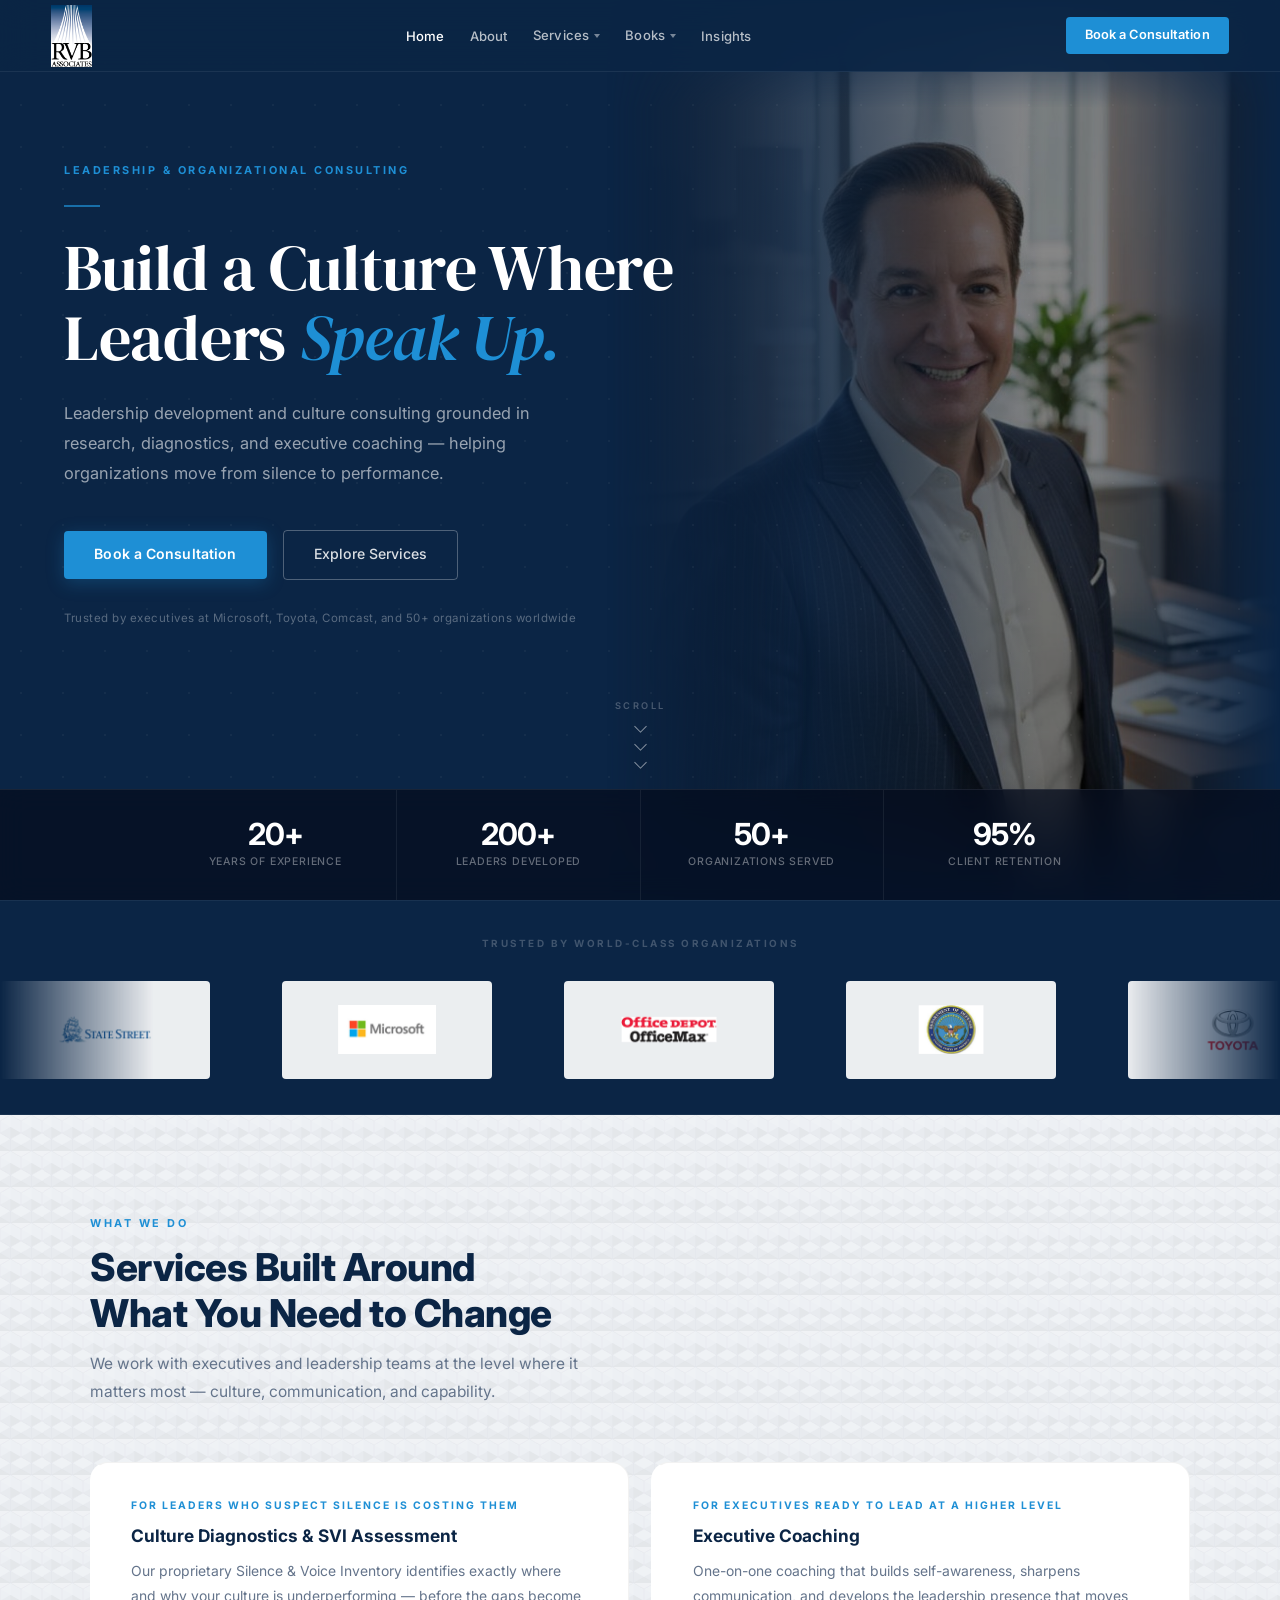
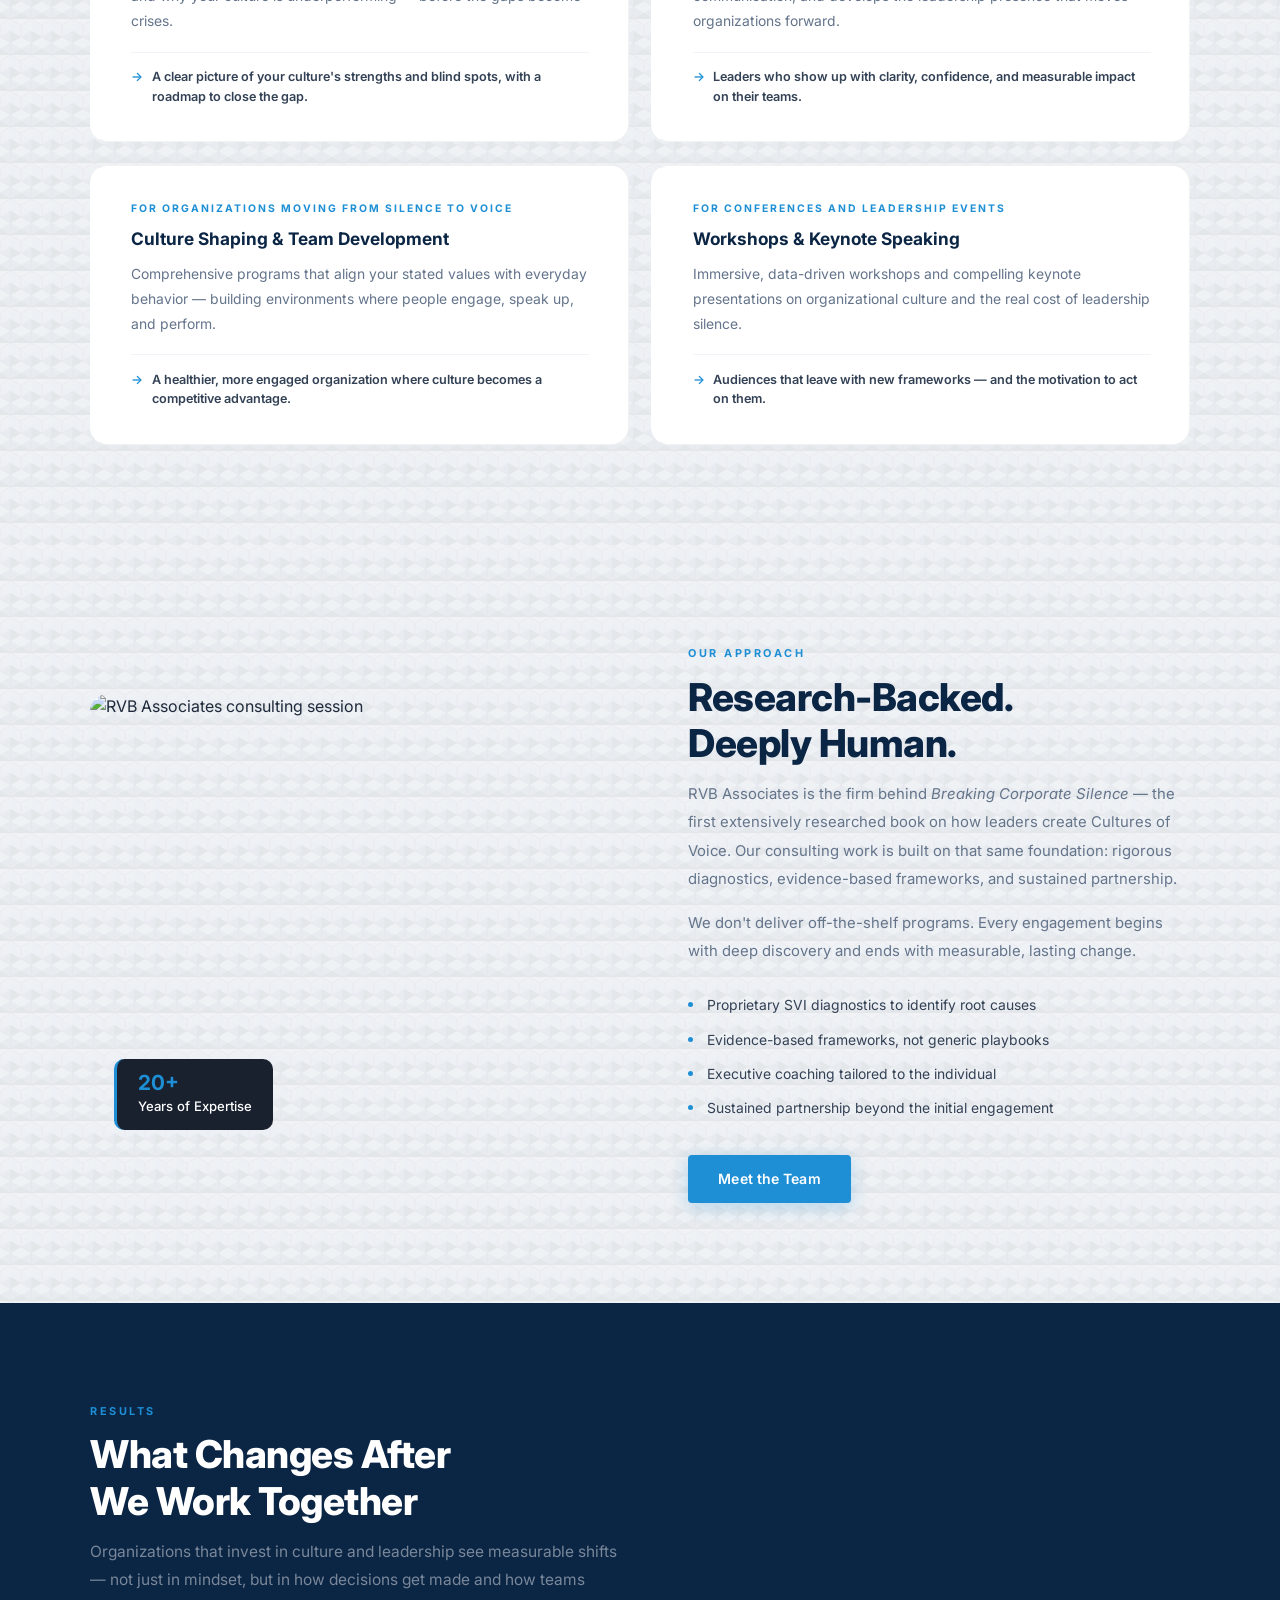
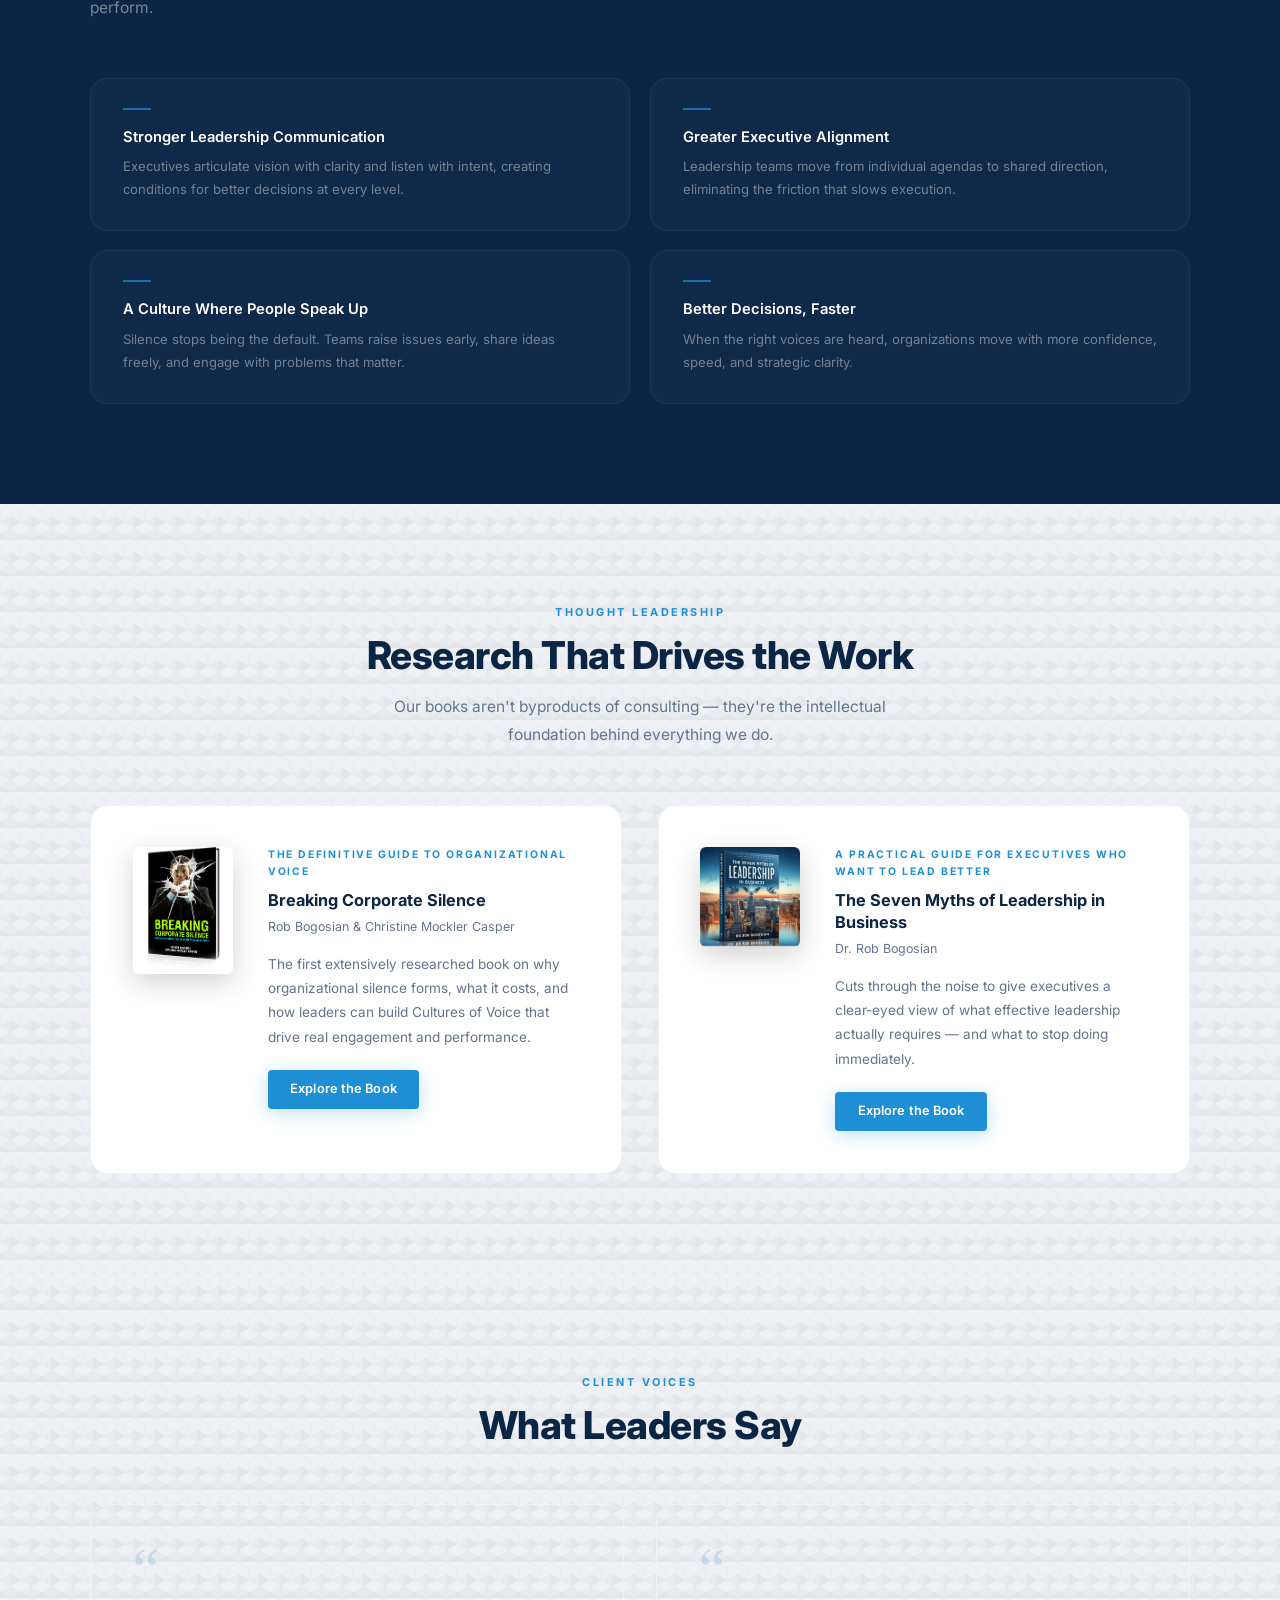
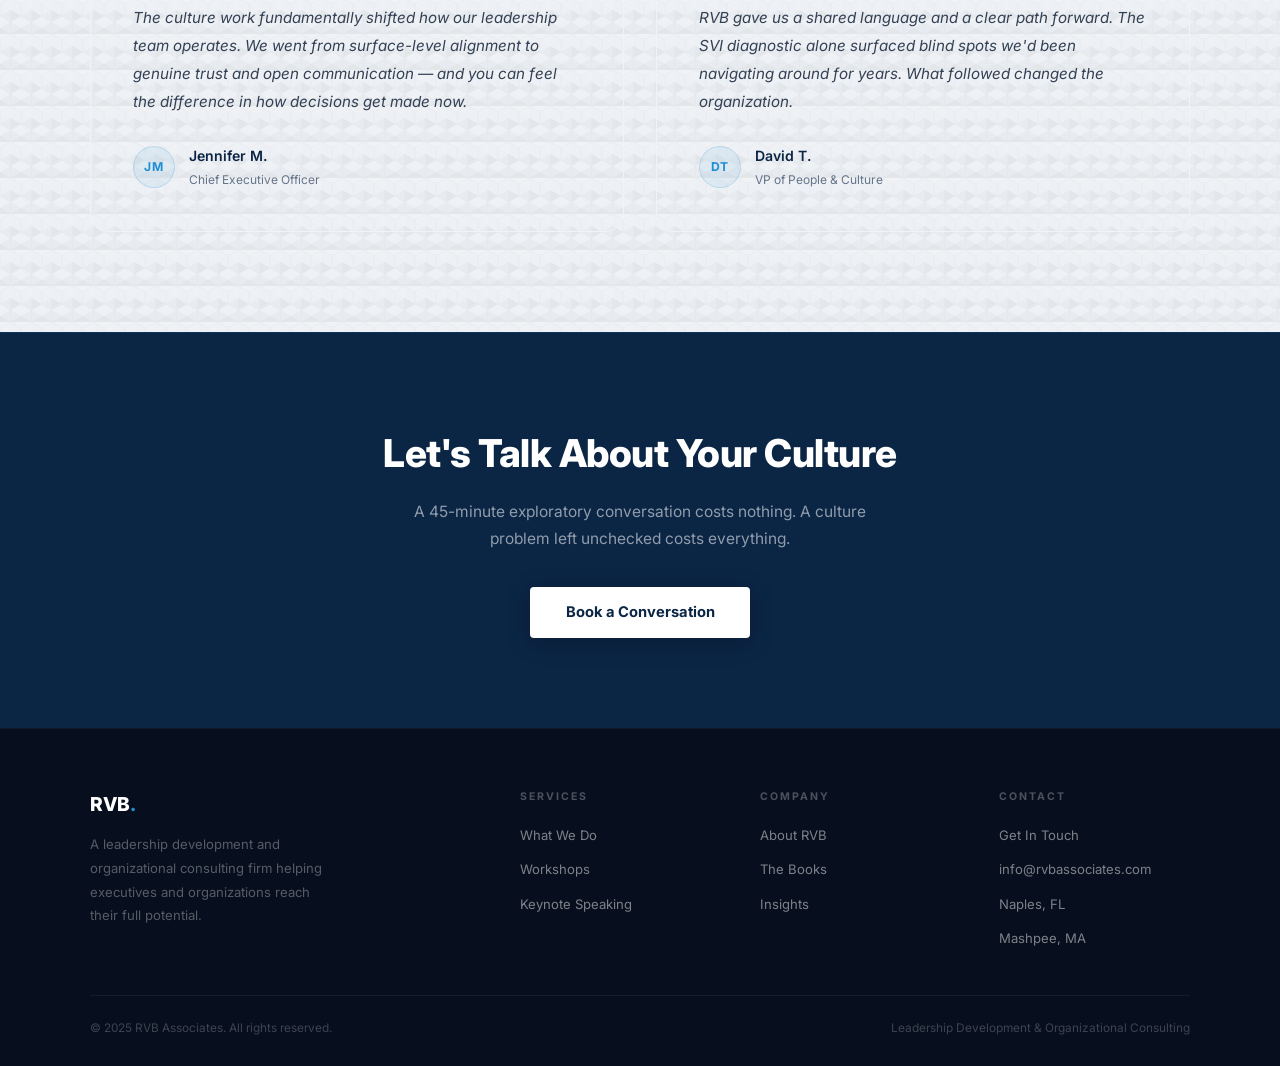
==== commit 2f70dfd6: "Add files via upload" ====
--- a/index.html
+++ b/index.html
@@ -17,22 +17,32 @@
       position: relative; overflow: hidden;
       background: var(--navy);
     }
-    /* Rob photo — right side, full photo visible */
+    /* Rob photo — right side */
     .hero-bg-photo {
       position: absolute; right: 0; top: 0; bottom: 0;
       z-index: 0; display: flex; align-items: flex-end;
+      /* Mask fades the actual photo pixels to transparent at all edges */
+      -webkit-mask-image:
+        linear-gradient(to right, transparent 0%, black 32%, black 72%, transparent 100%),
+        linear-gradient(to bottom, transparent 0%, black 12%, black 88%, transparent 100%);
+      -webkit-mask-composite: source-in;
+      mask-image:
+        linear-gradient(to right, transparent 0%, black 32%, black 72%, transparent 100%),
+        linear-gradient(to bottom, transparent 0%, black 12%, black 88%, transparent 100%);
+      mask-composite: intersect;
     }
     .hero-bg-photo img {
       height: 112%; width: auto; display: block;
-    }
-    /* Blue fade on the left edge of the photo */
+      /* Darken the bright photo to reduce contrast with the dark navy */
+      filter: brightness(.55) saturate(.8);
+    }
+    /* Residual navy tint overlay for extra left-side blend */
     .hero-bg-photo::after {
       content: ''; position: absolute; inset: 0;
       background: linear-gradient(to right,
-        rgba(7,15,30,1) 0%,
-        rgba(11,37,69,.95) 20%,
-        rgba(11,37,69,.5) 45%,
-        transparent 70%);
+        rgba(7,15,30,.95) 0%,
+        rgba(11,37,69,.7) 30%,
+        transparent 65%);
     }
     /* Dot grid overlay */
     .hero::before {
@@ -136,12 +146,12 @@
       background: rgba(255,255,255,.92); flex-shrink: 0;
       padding: .7rem 1.4rem; border-radius: 4px;
       display: flex; align-items: center; justify-content: center;
-      height: 56px; min-width: 120px;
+      height: 98px; min-width: 210px;
       transition: background var(--transition);
     }
     .logo-tile:hover { background: rgba(255,255,255,1); }
     .logo-tile img {
-      height: 28px; width: auto; max-width: 110px;
+      height: 49px; width: auto; max-width: 193px;
       object-fit: contain; display: block;
     }
     @keyframes marquee-scroll {
--- a/rvb-styles.css
+++ b/rvb-styles.css
@@ -220,8 +220,8 @@
 /* ── HEX PATTERN — all light sections (not dark ones) ─────── */
 /* specificity (0,1,1) beats page-level class rules (0,1,0)    */
 section:not(.hero):not(.impact-home):not(.page-hero) {
-  background-color: #eaecf0;
-  background-image: url("data:image/svg+xml,%3Csvg xmlns='http://www.w3.org/2000/svg' width='20.78' height='36' viewBox='0 0 20.78 36'%3E%3Cpolygon points='10.39,0 20.78,6 20.78,18 10.39,24 0,18 0,6' fill='%23e6e9ee'/%3E%3Cpolygon points='0,6 10.39,0 10.39,12' fill='%23ffffff' fill-opacity='0.15'/%3E%3Cpolygon points='20.78,18 10.39,24 10.39,12' fill='%23000000' fill-opacity='0.06'/%3E%3Cpolygon points='10.39,24 0,18 10.39,12' fill='%23000000' fill-opacity='0.04'/%3E%3Cpolygon points='10.39,0 20.78,6 20.78,18 10.39,24 0,18 0,6' fill='none' stroke='%23d8dbe1' stroke-width='0.5'/%3E%3Cpolygon points='0,18 10.39,24 10.39,36 0,36' fill='%23e6e9ee'/%3E%3Cpolygon points='0,18 10.39,24 0,30' fill='%23ffffff' fill-opacity='0.15'/%3E%3Cpolygon points='10.39,24 10.39,36 0,30' fill='%23000000' fill-opacity='0.04'/%3E%3Cpolygon points='10.39,36 0,36 0,30' fill='%23000000' fill-opacity='0.06'/%3E%3Cpolygon points='0,18 -10.39,24 -10.39,36 0,42 10.39,36 10.39,24' fill='none' stroke='%23d8dbe1' stroke-width='0.5'/%3E%3Cpolygon points='20.78,18 10.39,24 10.39,36 20.78,36' fill='%23e6e9ee'/%3E%3Cpolygon points='20.78,18 10.39,24 20.78,30' fill='%23ffffff' fill-opacity='0.15'/%3E%3Cpolygon points='10.39,24 10.39,36 20.78,30' fill='%23000000' fill-opacity='0.04'/%3E%3Cpolygon points='10.39,36 20.78,36 20.78,30' fill='%23000000' fill-opacity='0.06'/%3E%3Cpolygon points='20.78,18 31.17,24 31.17,36 20.78,42 10.39,36 10.39,24' fill='none' stroke='%23d8dbe1' stroke-width='0.5'/%3E%3C/svg%3E");
+  background-color: #f0f2f5;
+  background-image: url("data:image/svg+xml,%3Csvg xmlns='http://www.w3.org/2000/svg' width='20.78' height='36' viewBox='0 0 20.78 36'%3E%3Cpolygon points='10.39,0 20.78,6 20.78,18 10.39,24 0,18 0,6' fill='%23edf0f4'/%3E%3Cpolygon points='0,6 10.39,0 10.39,12' fill='%23ffffff' fill-opacity='0.10'/%3E%3Cpolygon points='20.78,18 10.39,24 10.39,12' fill='%23000000' fill-opacity='0.04'/%3E%3Cpolygon points='10.39,24 0,18 10.39,12' fill='%23000000' fill-opacity='0.02'/%3E%3Cpolygon points='10.39,0 20.78,6 20.78,18 10.39,24 0,18 0,6' fill='none' stroke='%23e2e5ea' stroke-width='0.5'/%3E%3Cpolygon points='0,18 10.39,24 10.39,36 0,36' fill='%23edf0f4'/%3E%3Cpolygon points='0,18 10.39,24 0,30' fill='%23ffffff' fill-opacity='0.10'/%3E%3Cpolygon points='10.39,24 10.39,36 0,30' fill='%23000000' fill-opacity='0.02'/%3E%3Cpolygon points='10.39,36 0,36 0,30' fill='%23000000' fill-opacity='0.04'/%3E%3Cpolygon points='0,18 -10.39,24 -10.39,36 0,42 10.39,36 10.39,24' fill='none' stroke='%23e2e5ea' stroke-width='0.5'/%3E%3Cpolygon points='20.78,18 10.39,24 10.39,36 20.78,36' fill='%23edf0f4'/%3E%3Cpolygon points='20.78,18 10.39,24 20.78,30' fill='%23ffffff' fill-opacity='0.10'/%3E%3Cpolygon points='10.39,24 10.39,36 20.78,30' fill='%23000000' fill-opacity='0.02'/%3E%3Cpolygon points='10.39,36 20.78,36 20.78,30' fill='%23000000' fill-opacity='0.04'/%3E%3Cpolygon points='20.78,18 31.17,24 31.17,36 20.78,42 10.39,36 10.39,24' fill='none' stroke='%23e2e5ea' stroke-width='0.5'/%3E%3C/svg%3E");
   background-size: 20.78px 36px;
 }
 
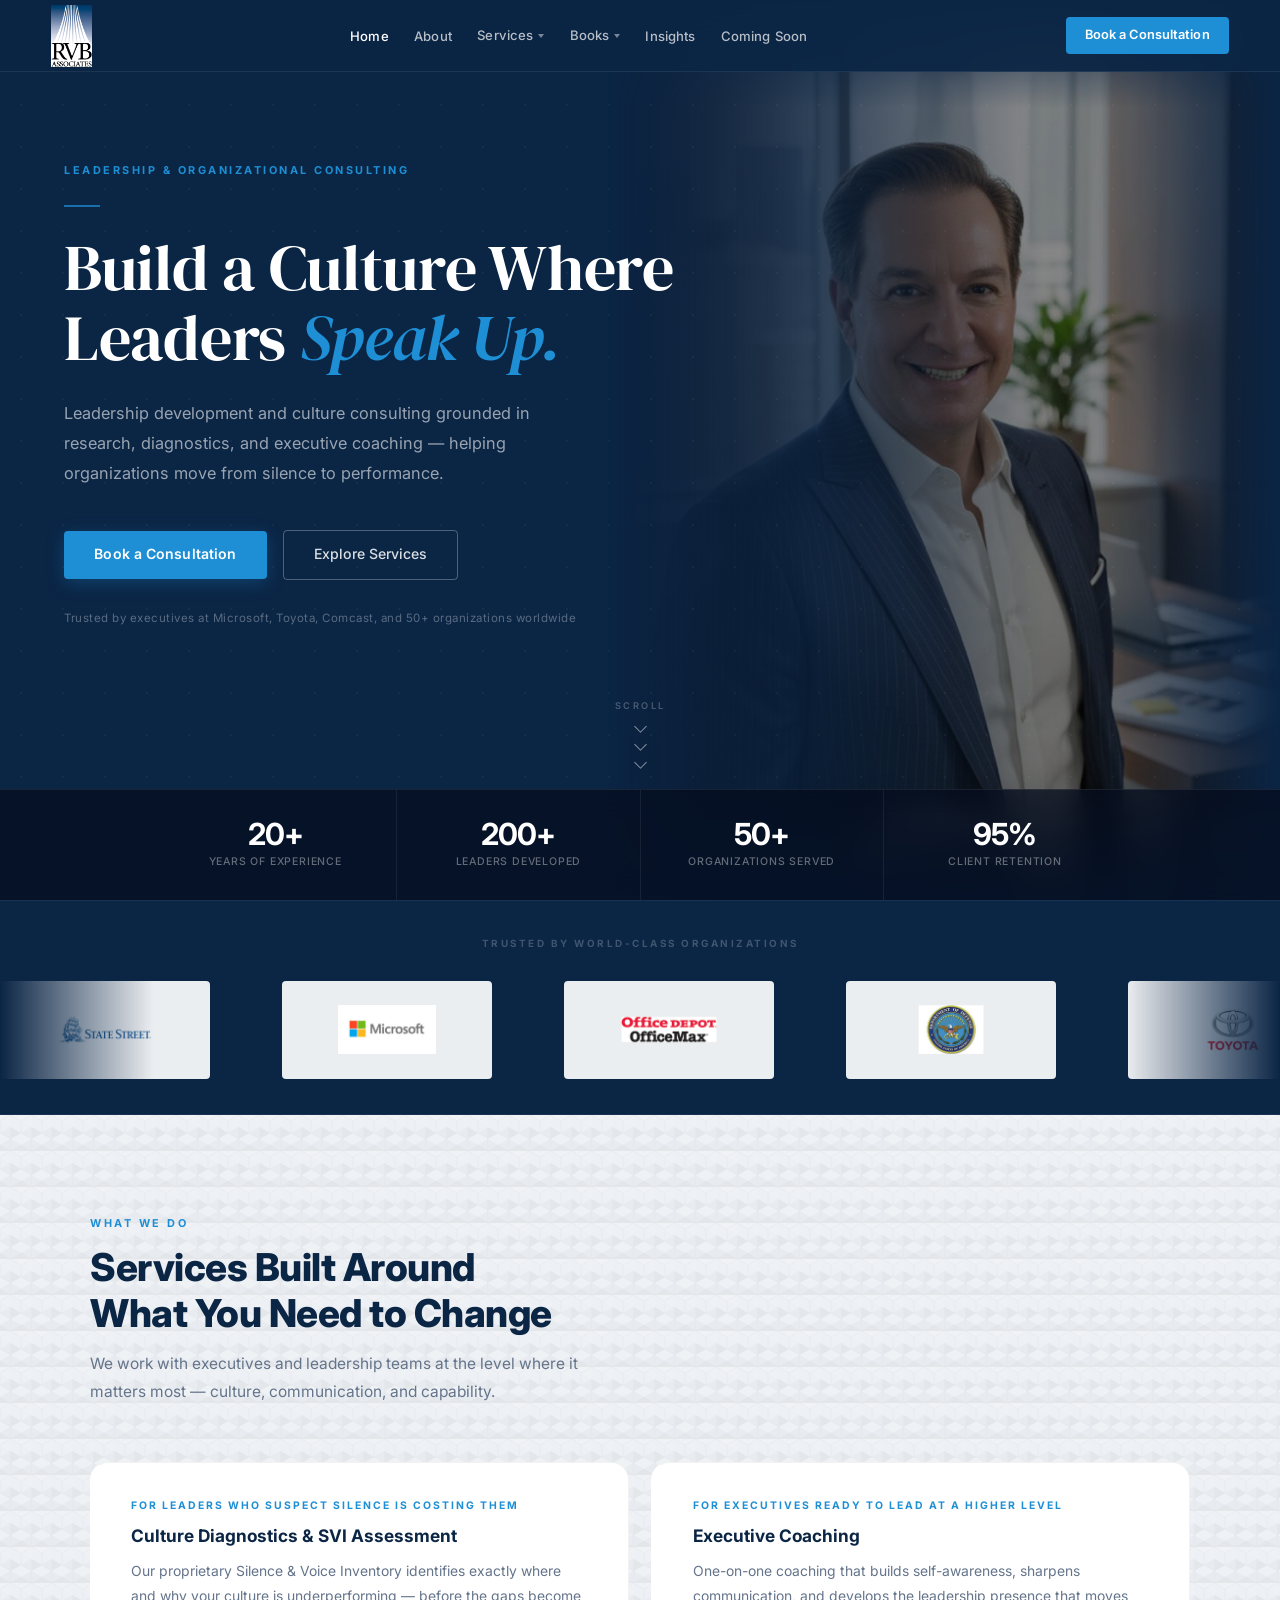
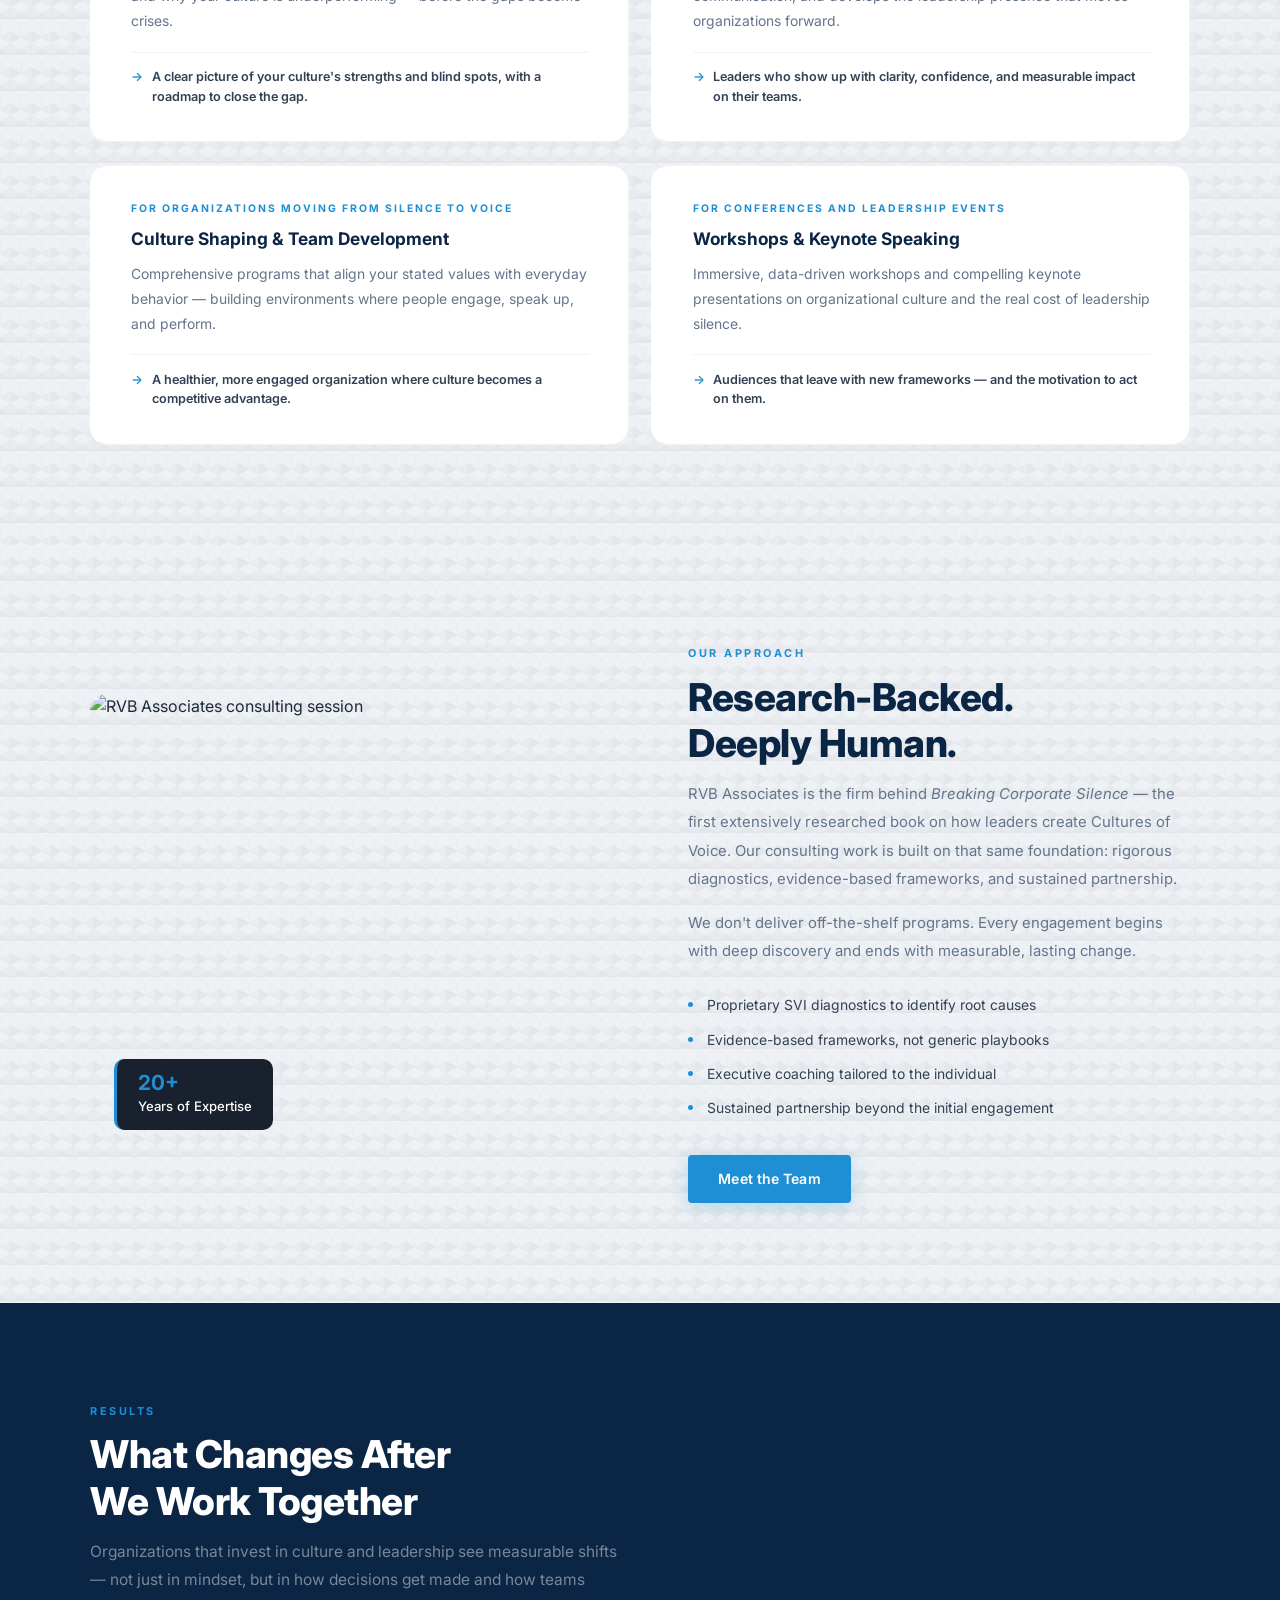
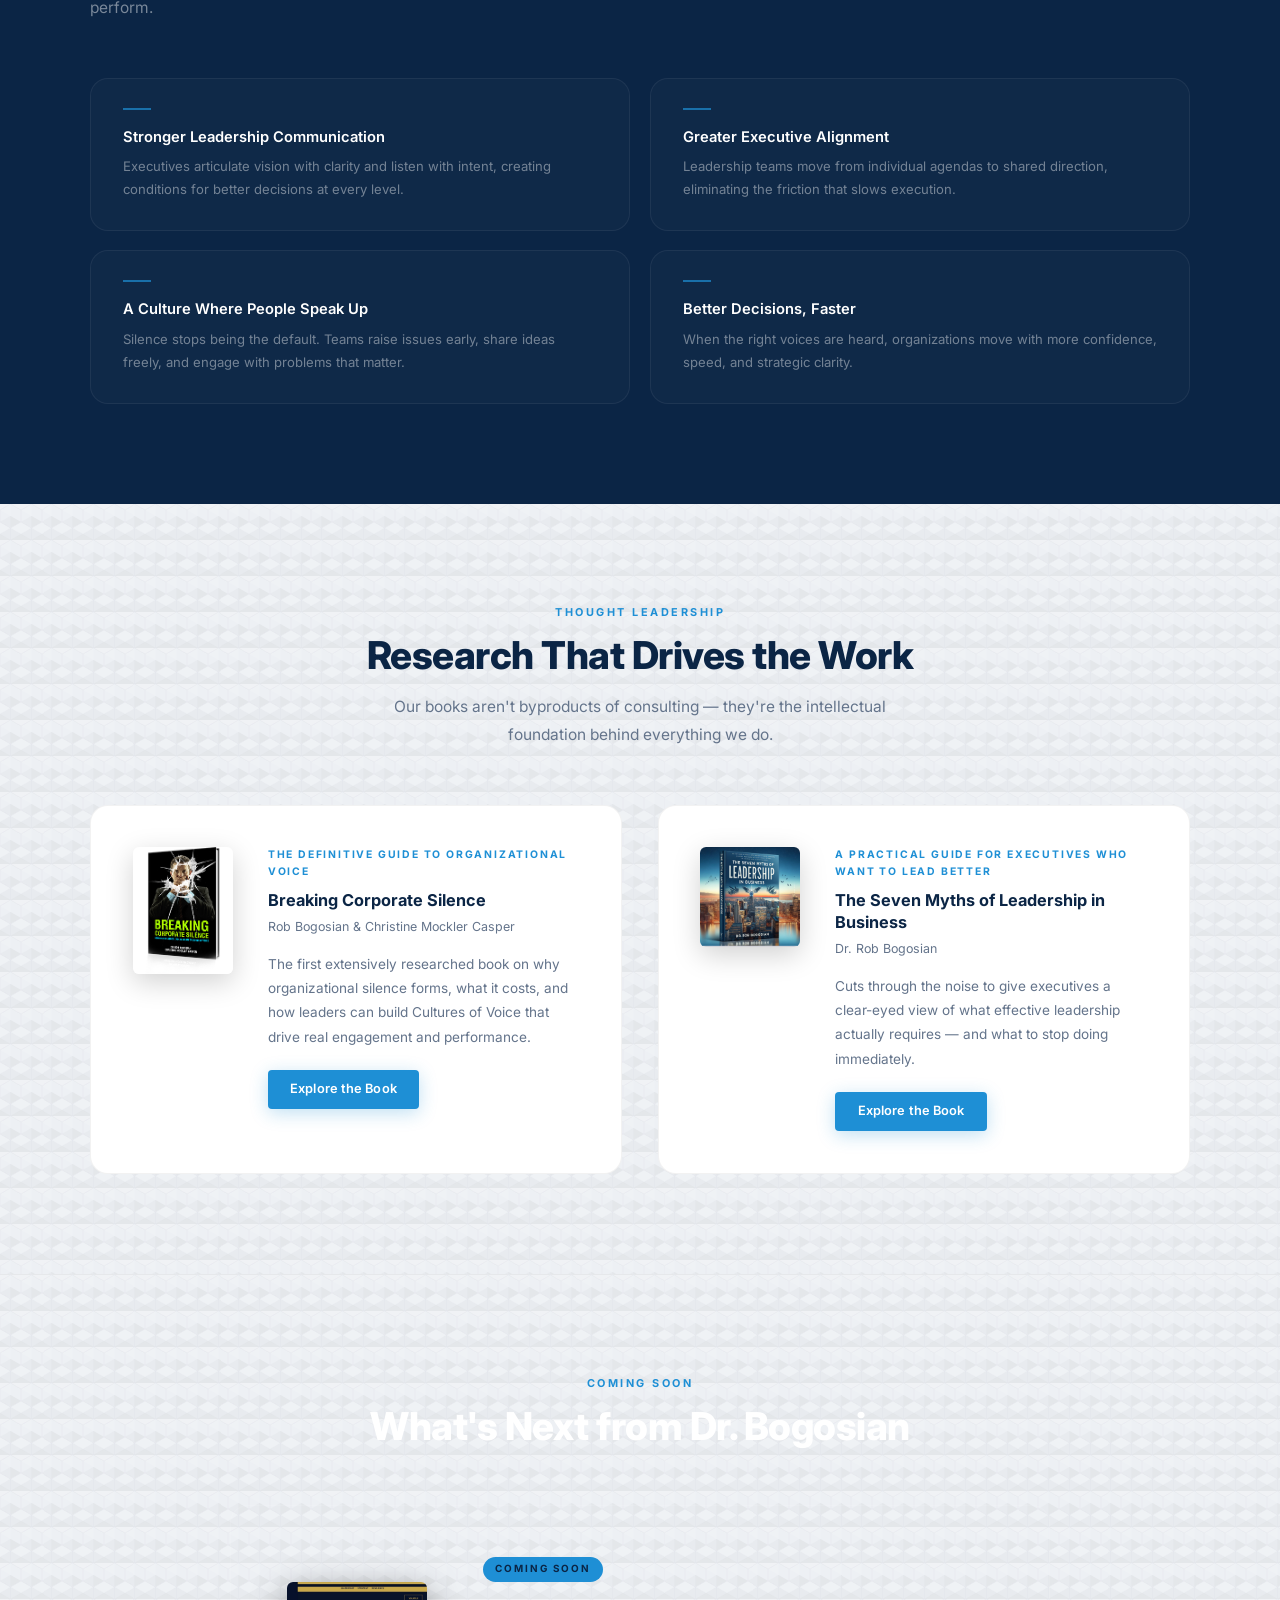
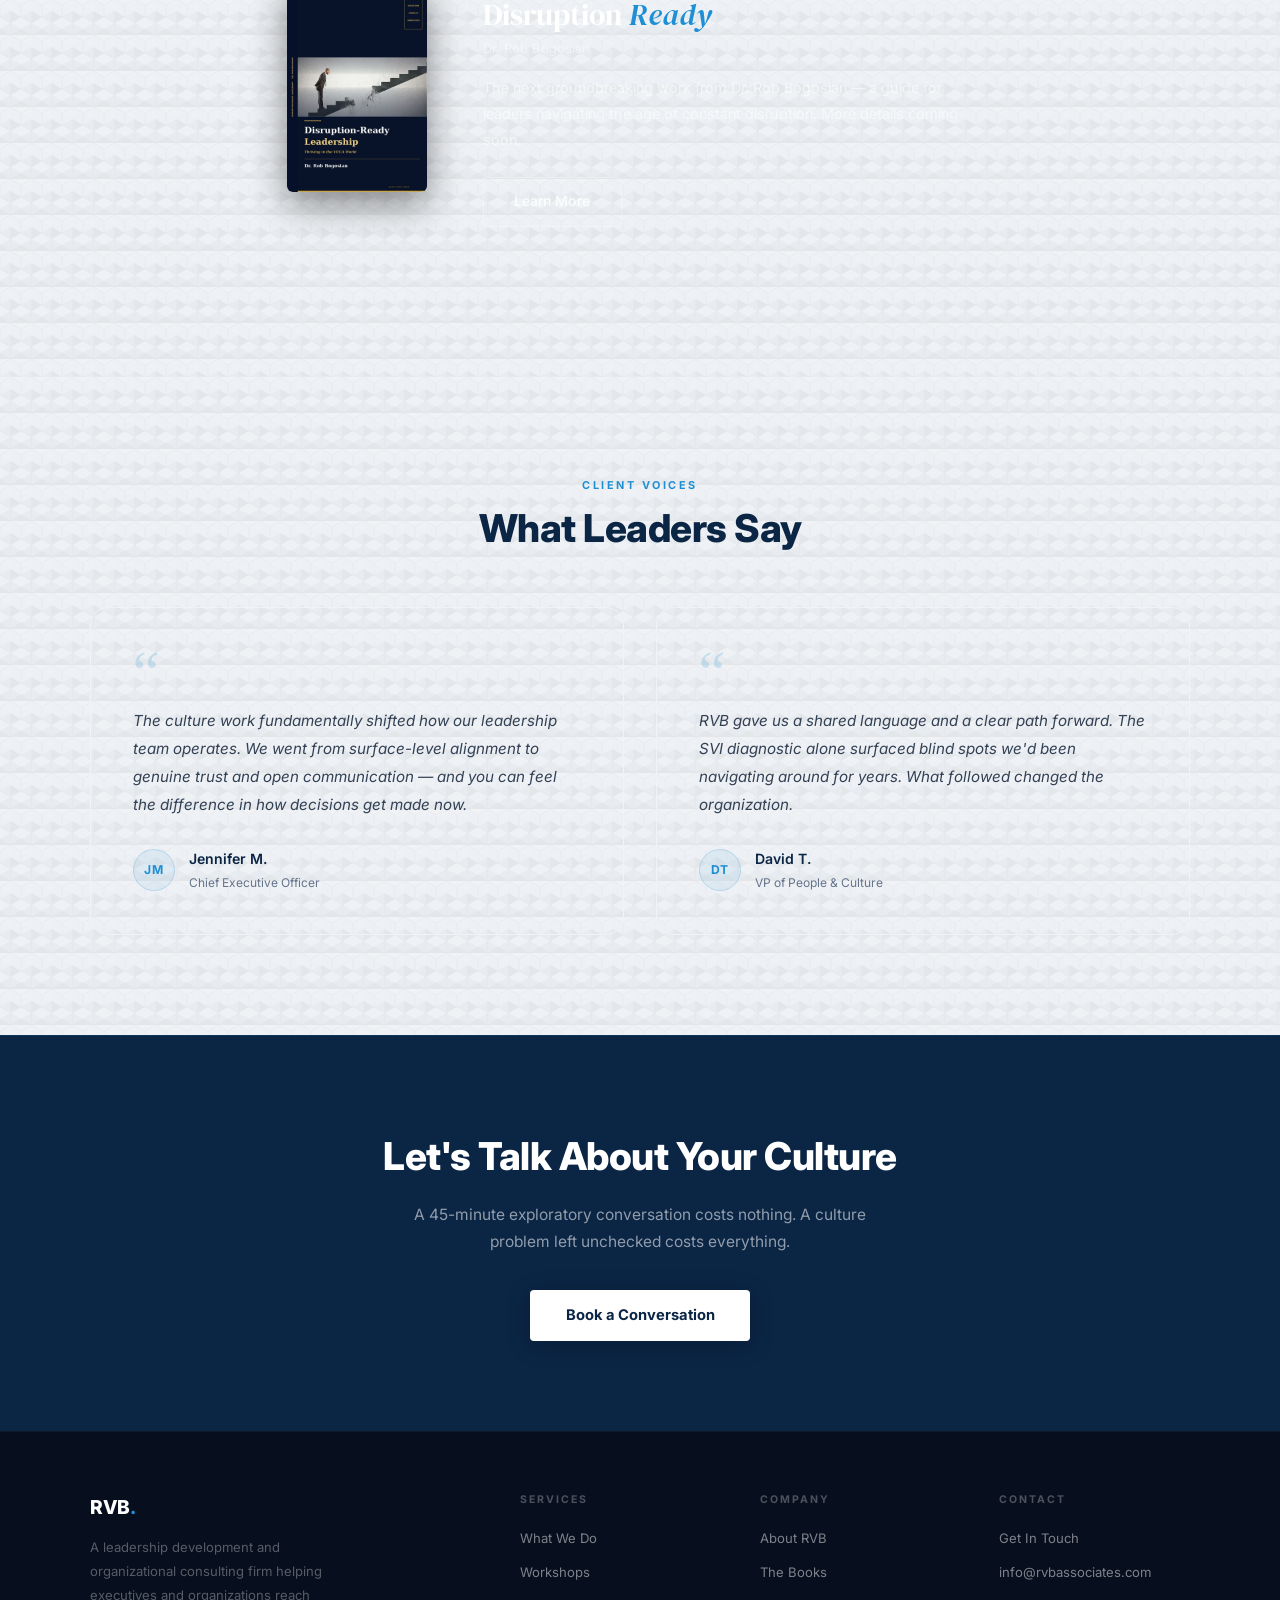
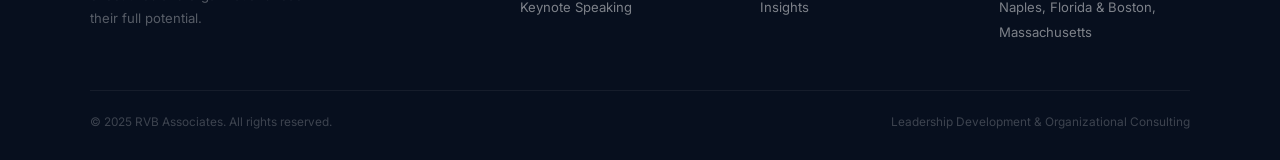
==== commit c6505071: "Add files via upload" ====
--- a/index.html
+++ b/index.html
@@ -36,6 +36,18 @@
       /* Darken the bright photo to reduce contrast with the dark navy */
       filter: brightness(.55) saturate(.8);
     }
+    .hero-photo-caption {
+      position: absolute; bottom: 2.2rem; left: 50%;
+      transform: translateX(-50%);
+      z-index: 2; text-align: center; white-space: nowrap;
+      color: rgba(255,255,255,.72);
+      font-size: .72rem; font-weight: 500; letter-spacing: .3px;
+      line-height: 1.5;
+    }
+    .hero-photo-caption strong {
+      display: block; font-size: .82rem; font-weight: 700;
+      color: rgba(255,255,255,.92); margin-bottom: .15rem;
+    }
     /* Residual navy tint overlay for extra left-side blend */
     .hero-bg-photo::after {
       content: ''; position: absolute; inset: 0;
@@ -242,6 +254,41 @@
     .book-info h3 { font-size: 1.02rem; font-weight: 700; color: var(--navy); margin-bottom: .3rem; line-height: 1.35; }
     .book-info .book-author-line { font-size: .78rem; color: var(--gray-500); margin-bottom: .8rem; }
     .book-info p { font-size: .85rem; color: var(--gray-500); line-height: 1.8; margin-bottom: 1.3rem; }
+
+    /* COMING SOON */
+    .coming-soon-home {
+      background: var(--navy);
+      border-top: 1px solid rgba(255,255,255,.06);
+      border-bottom: 1px solid rgba(255,255,255,.06);
+    }
+    .coming-soon-card {
+      max-width: 820px; margin: 0 auto;
+      display: flex; gap: 3.5rem; align-items: center;
+      background: rgba(255,255,255,.03);
+      border: 1px solid rgba(255,255,255,.08);
+      border-radius: var(--radius-lg);
+      padding: 3rem 3.5rem;
+    }
+    .cs-cover { width: 140px; flex-shrink: 0; }
+    .cs-cover img { width: 100%; border-radius: 6px; box-shadow: 0 12px 36px rgba(0,0,0,.45); }
+    .cs-badge-home {
+      display: inline-block; font-size: .62rem; font-weight: 700;
+      letter-spacing: 2px; text-transform: uppercase;
+      color: var(--navy); background: var(--blue);
+      padding: .3rem .75rem; border-radius: 20px; margin-bottom: 1rem;
+    }
+    .cs-info h3 {
+      font-family: 'DM Serif Display', Georgia, serif;
+      font-size: 1.9rem; font-weight: 400; color: var(--white);
+      line-height: 1.15; margin-bottom: .3rem;
+    }
+    .cs-info h3 em { color: var(--blue); font-style: italic; }
+    .cs-author-line { font-size: .82rem; color: rgba(255,255,255,.45); margin-bottom: 1rem; }
+    .cs-desc { font-size: .9rem; color: rgba(255,255,255,.55); line-height: 1.8; margin-bottom: 1.5rem; }
+    @media (max-width: 640px) {
+      .coming-soon-card { flex-direction: column; gap: 1.8rem; padding: 2rem; }
+      .cs-cover { width: 100px; }
+    }
 
     /* TESTIMONIALS */
     .testimonials-home { background: var(--white); }
@@ -307,6 +354,7 @@
     </li>
     <li class="has-dropdown"><a href="books.html">Books</a><ul class="dropdown"><li><a href="the-book.html">Breaking Corporate Silence</a></li><li><a href="seven-myths.html">Seven Myths of Leadership</a></li><li><a href="disruption-ready.html">Disruption Ready</a></li></ul></li>
     <li><a href="newsroom.html">Insights</a></li>
+    <li><a href="disruption-ready.html">Coming Soon</a></li>
   </ul>
   <a href="contact.html" class="nav-cta">Book a Consultation</a>
 </nav>
@@ -315,6 +363,10 @@
 <section class="hero">
   <div class="hero-bg-photo">
     <img src="Images/Rob bogosian.jpeg" alt="Dr. Rob Bogosian" />
+    <div class="hero-photo-caption">
+      <strong>Dr. Rob Bogosian</strong>
+      RVB Associates, Inc. Founder<br/>Leadership and Culture Expert
+    </div>
   </div>
   <div class="hero-content">
     <div class="hero-inner" style="flex-shrink:0;">
@@ -507,6 +559,28 @@
   </div>
 </section>
 
+<!-- COMING SOON -->
+<section class="coming-soon-home">
+  <div class="container">
+    <div class="section-header center fade-up">
+      <div class="section-label">Coming Soon</div>
+      <h2 class="section-title" style="color:var(--white);">What's Next from Dr. Bogosian</h2>
+    </div>
+    <div class="coming-soon-card fade-up">
+      <div class="cs-cover">
+        <img src="Images/Disruption_Ready_Book_Cover.jpeg" alt="Disruption Ready book cover" />
+      </div>
+      <div class="cs-info">
+        <span class="cs-badge-home">Coming Soon</span>
+        <h3>Disruption <em>Ready</em></h3>
+        <p class="cs-author-line">Dr. Rob Bogosian</p>
+        <p class="cs-desc">The next groundbreaking work from Dr. Rob Bogosian — a guide for leaders navigating the age of constant disruption. More details coming soon.</p>
+        <a href="disruption-ready.html" class="btn-outline-white">Learn More</a>
+      </div>
+    </div>
+  </div>
+</section>
+
 <!-- TESTIMONIALS -->
 <section class="testimonials-home">
   <div class="container">
@@ -568,8 +642,7 @@
     <div class="footer-col"><h4>Contact</h4><ul>
       <li><a href="contact.html">Get In Touch</a></li>
       <li><a href="mailto:info@rvbassociates.com">info@rvbassociates.com</a></li>
-      <li><a href="#">Naples, FL</a></li>
-      <li><a href="#">Mashpee, MA</a></li>
+      <li><a href="#">Naples, Florida &amp; Boston, Massachusetts</a></li>
     </ul></div>
   </div>
   <div class="footer-bottom">
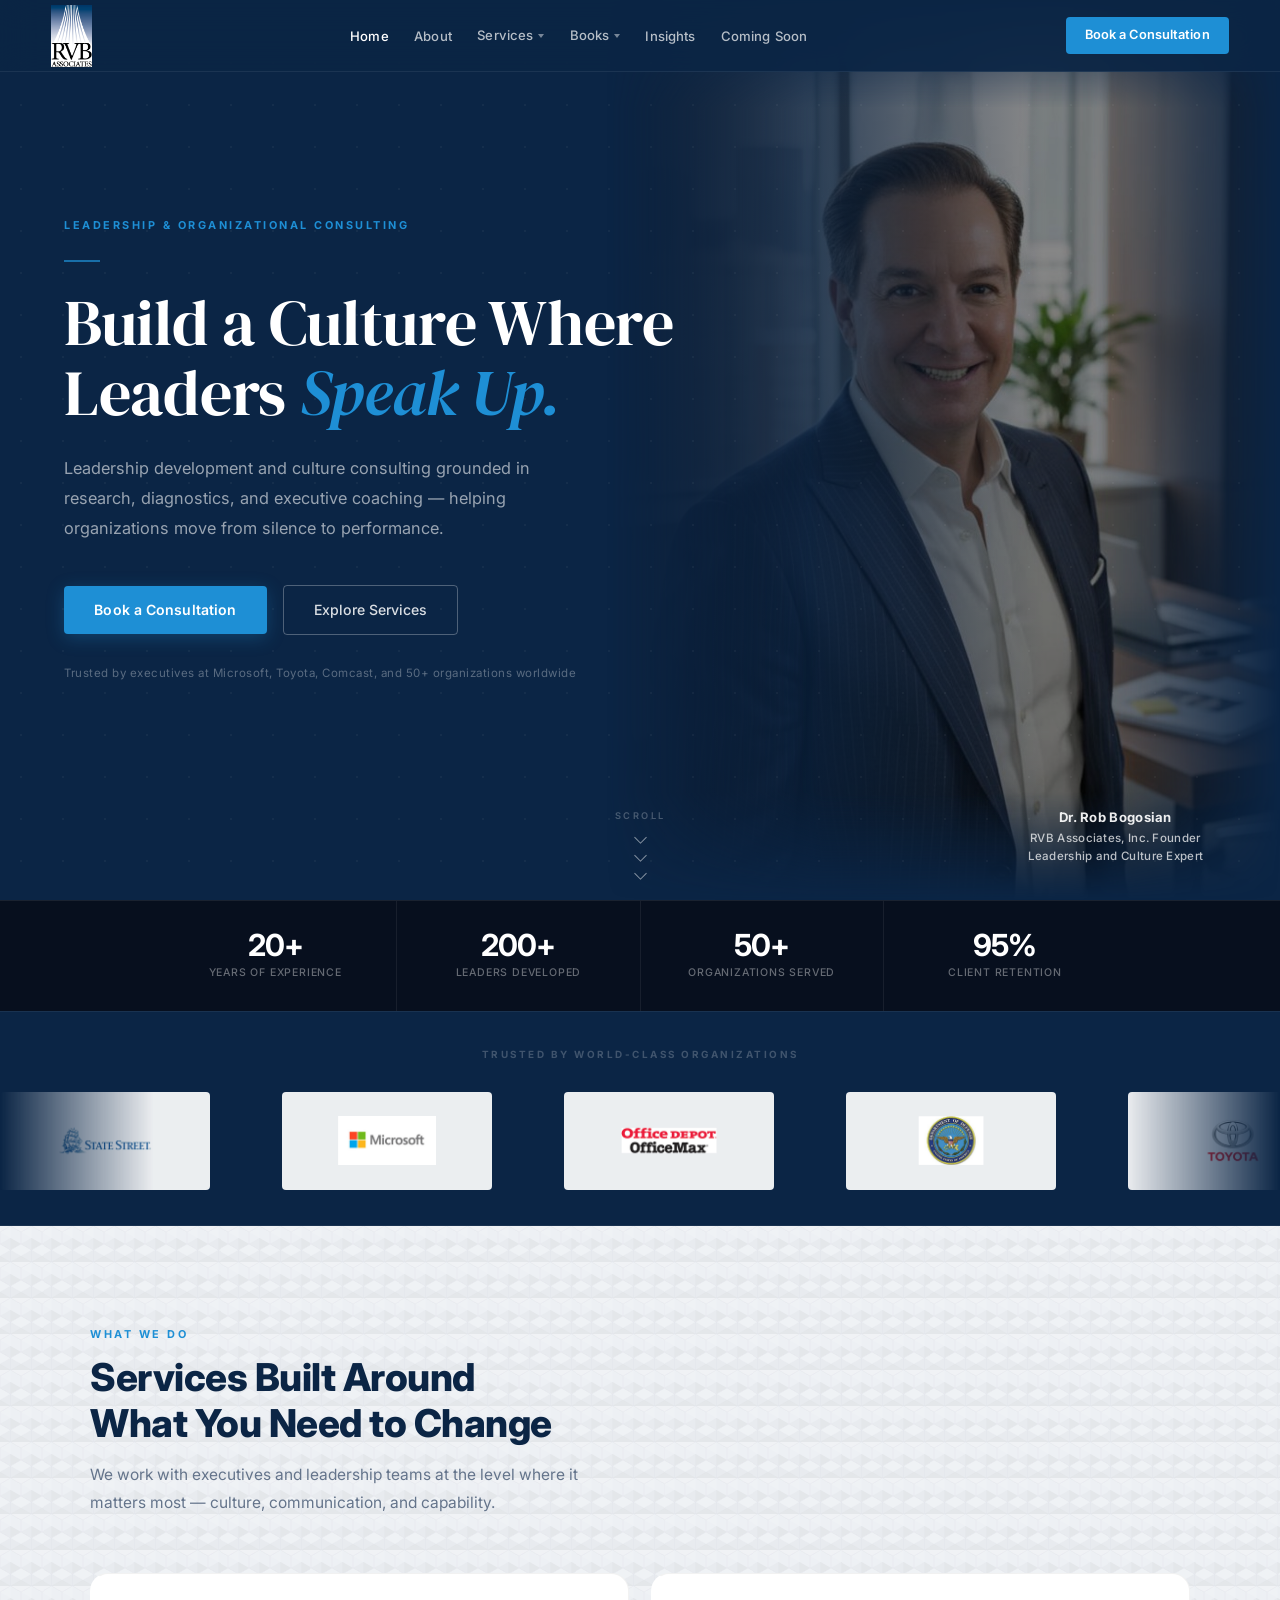
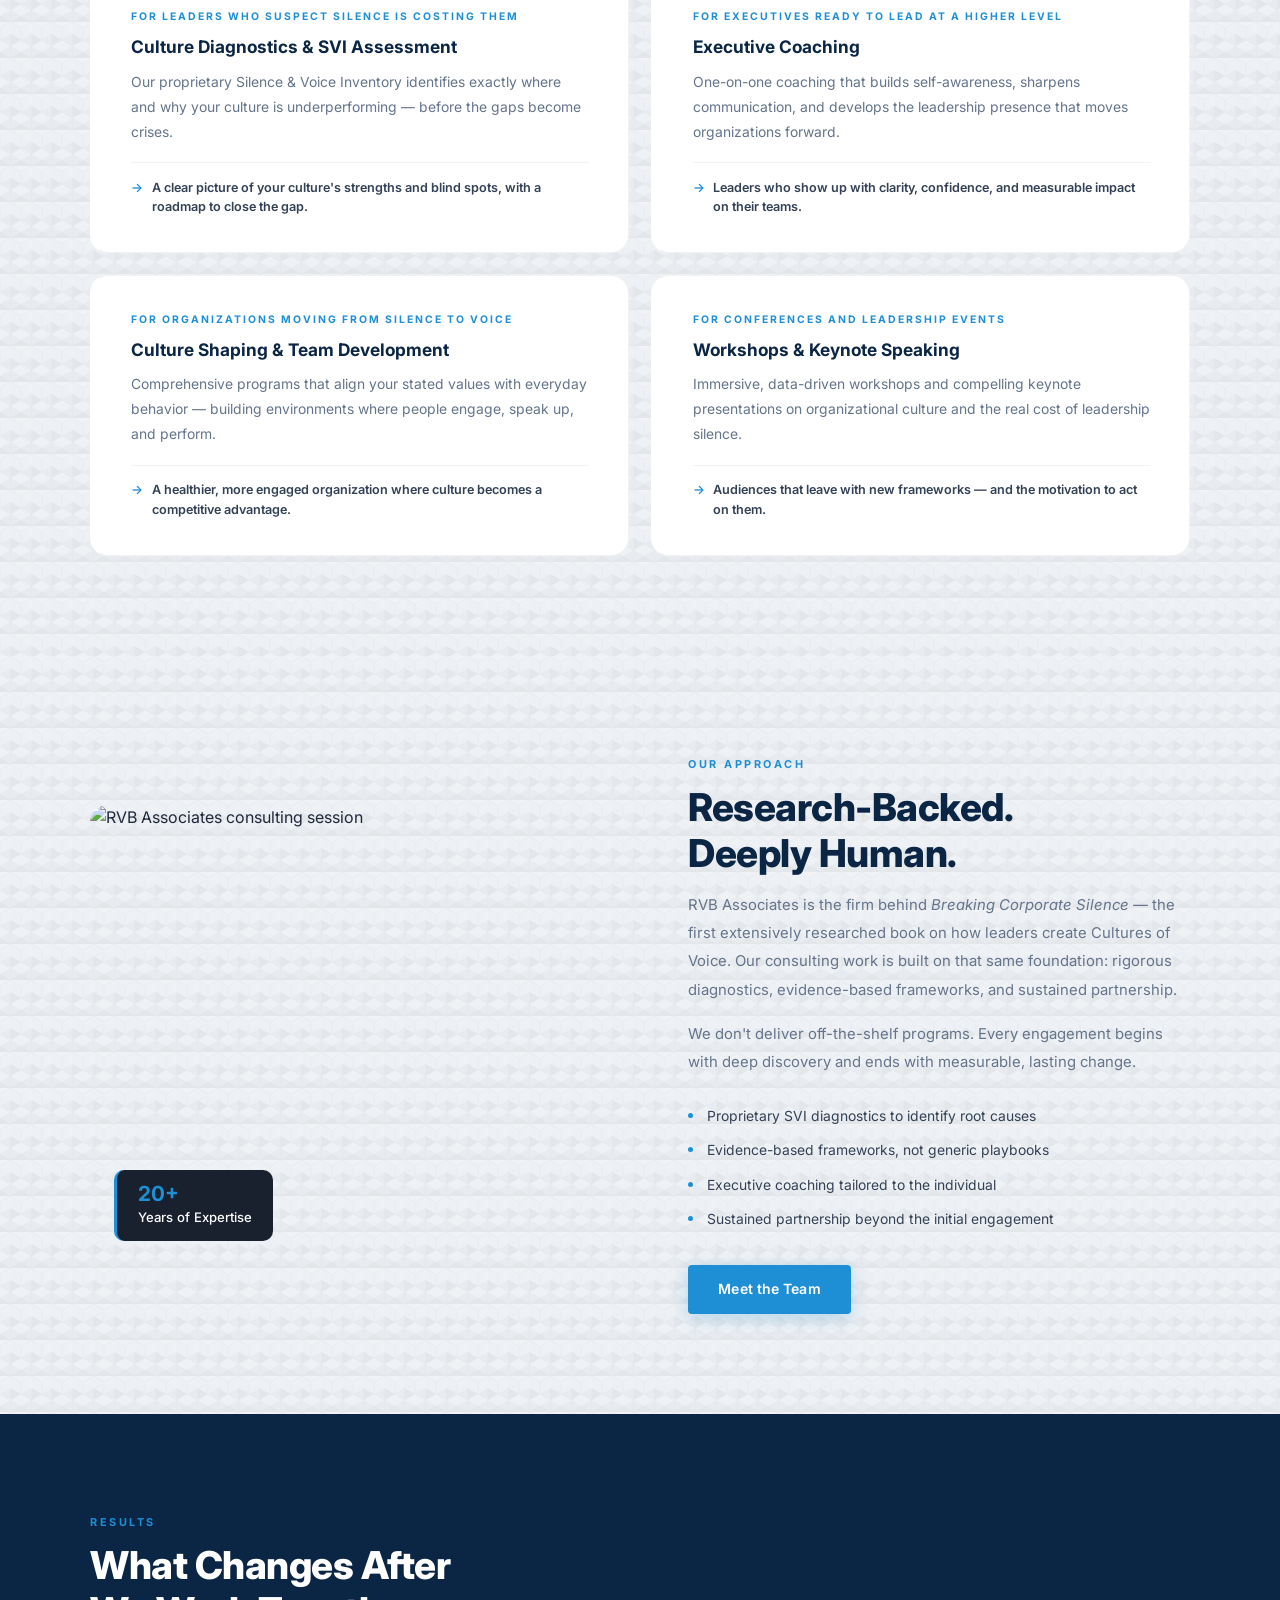
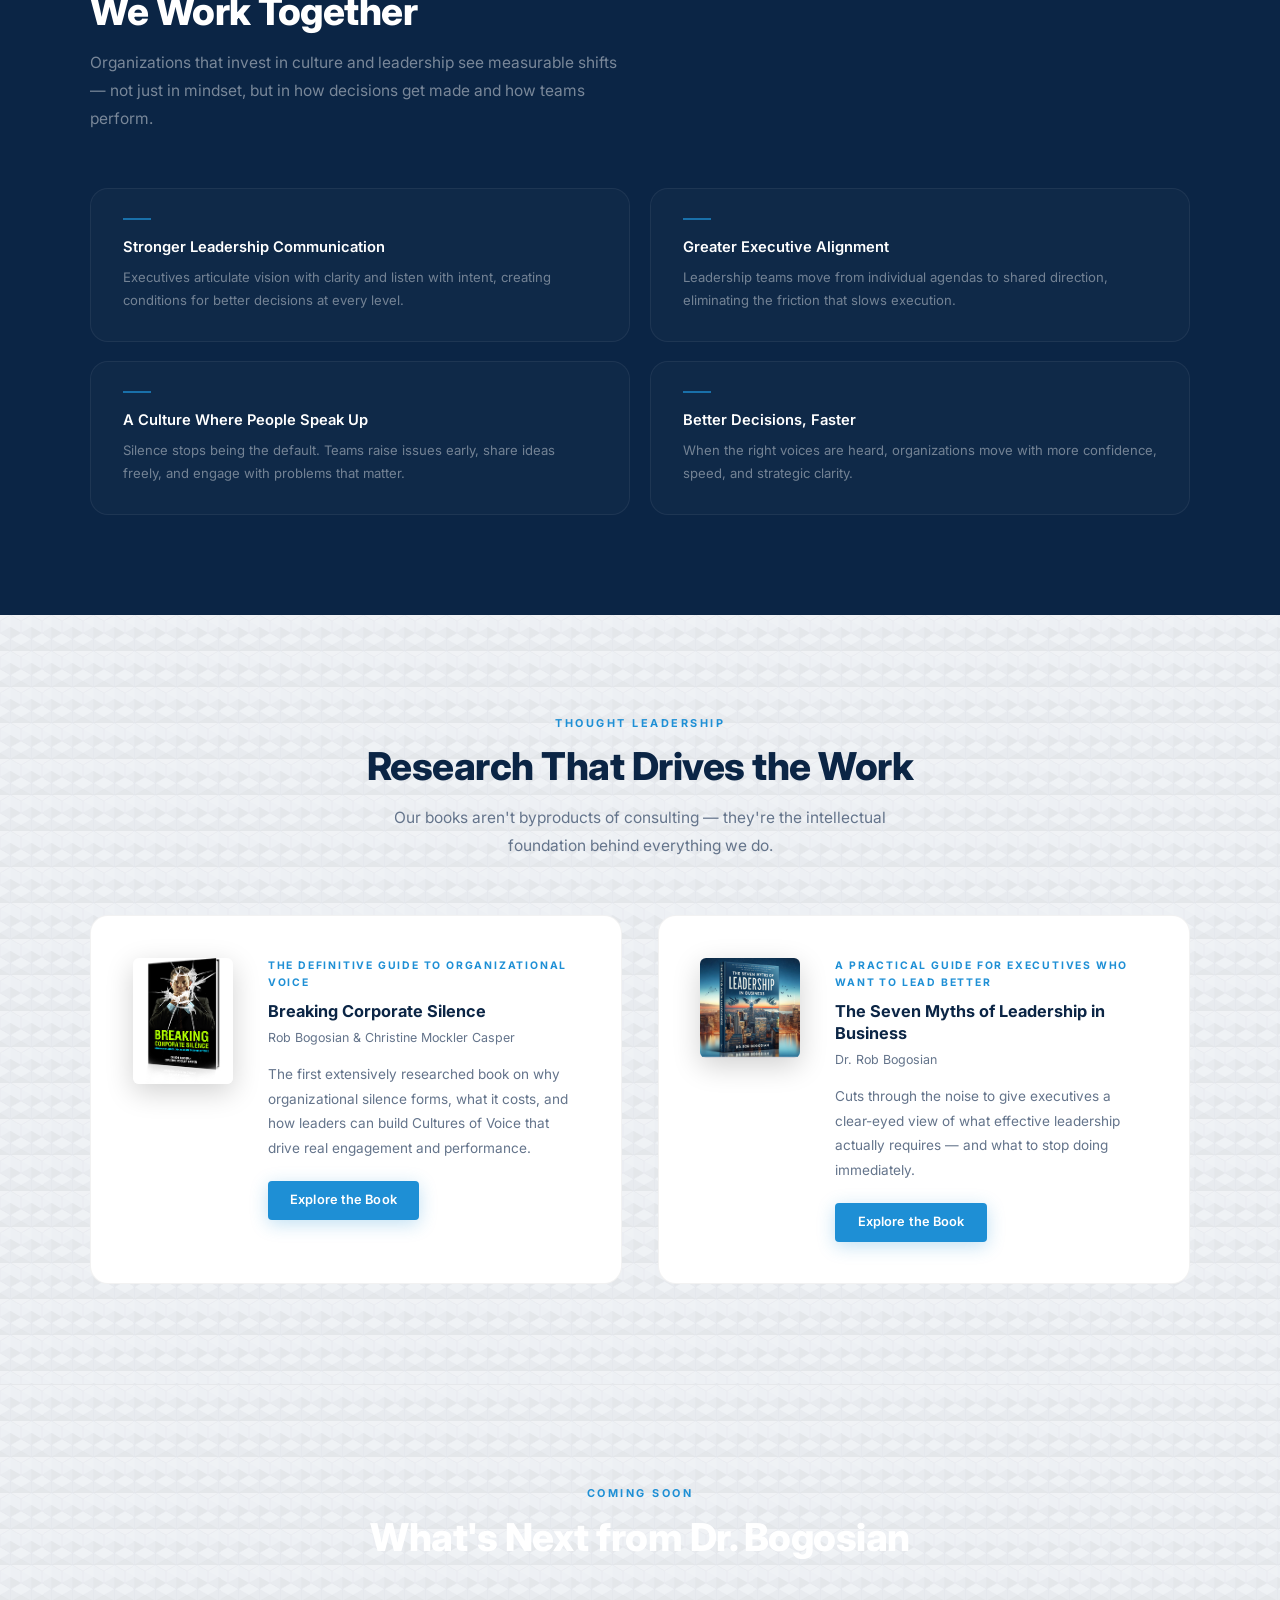
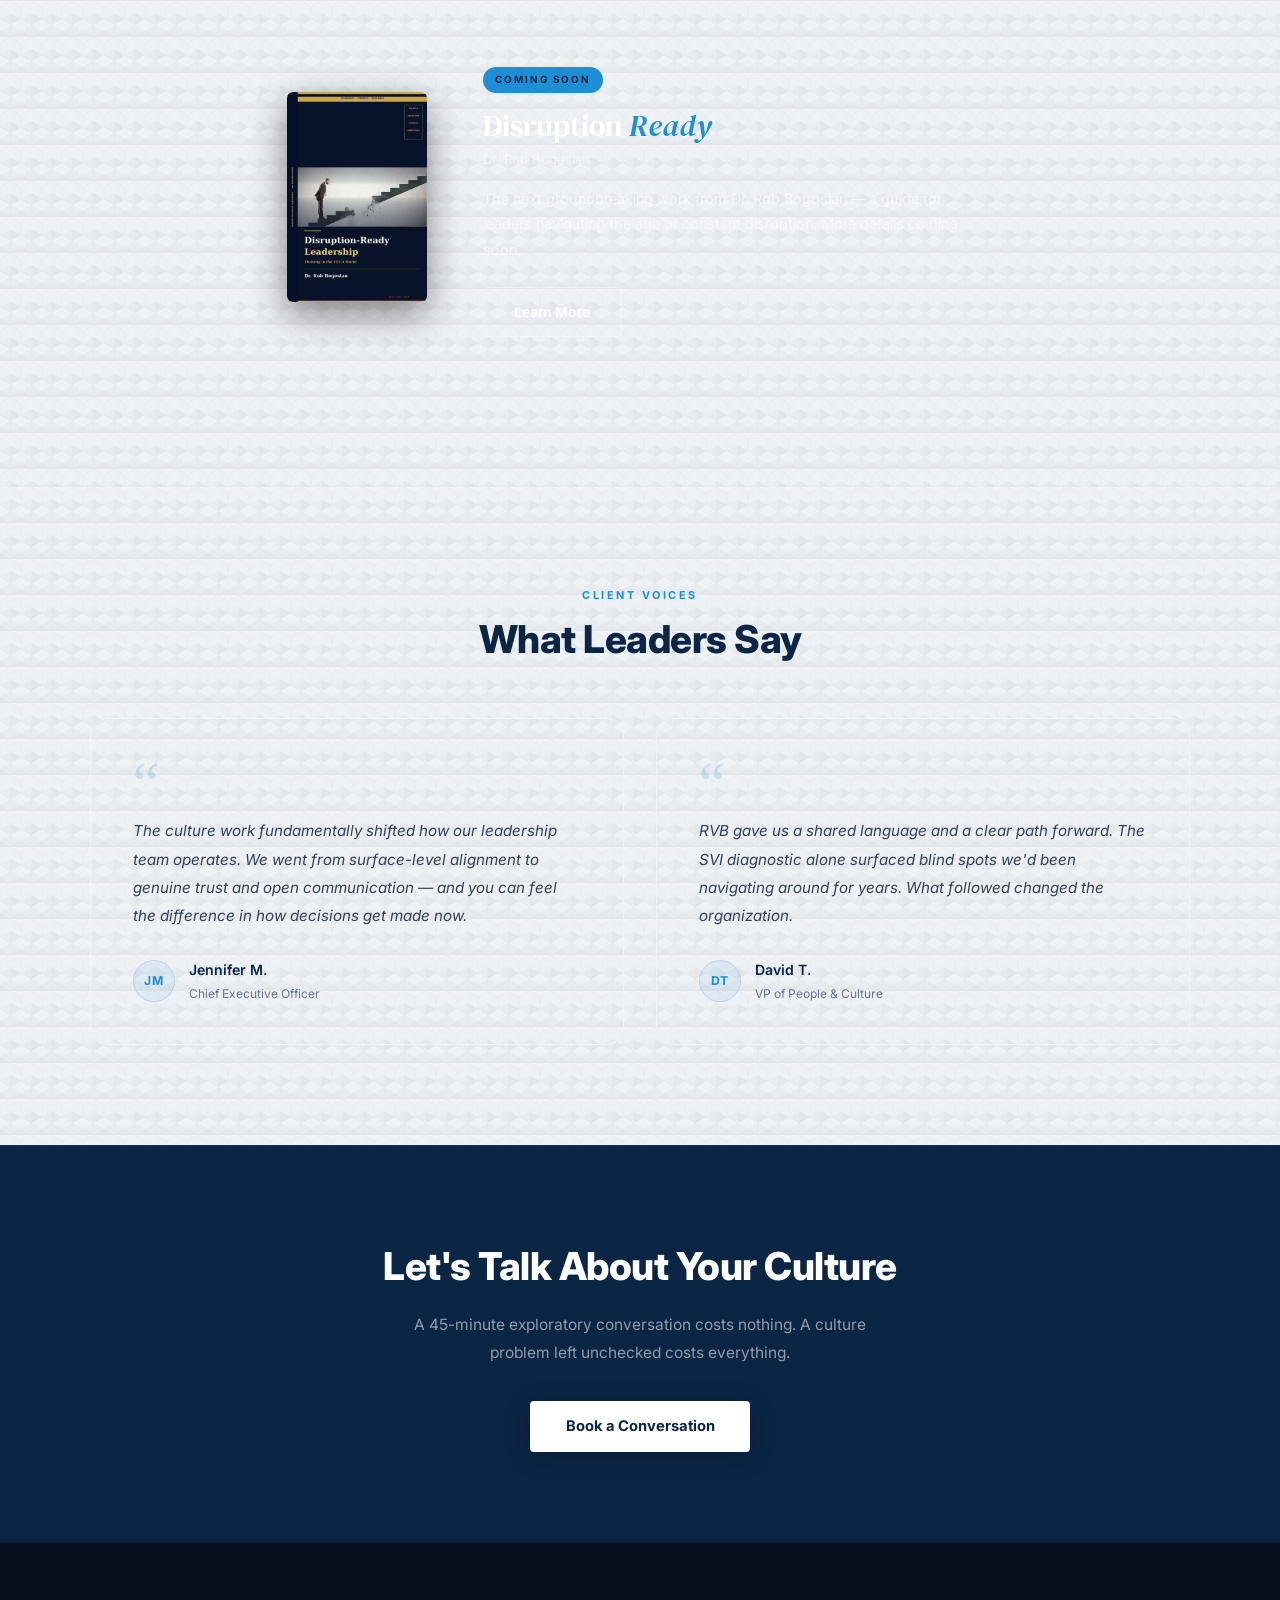
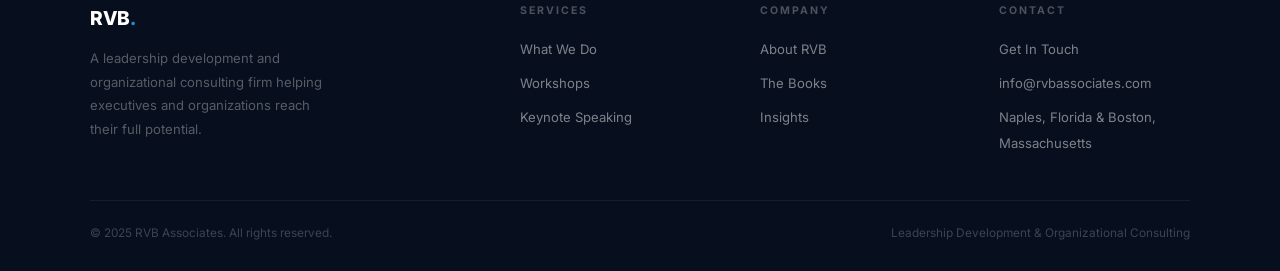
==== commit 439bf544: "Add files via upload" ====
--- a/index.html
+++ b/index.html
@@ -13,7 +13,7 @@
     /* HERO */
     .hero {
       height: 100dvh; min-height: 620px; padding: 0;
-      display: grid; grid-template-rows: 1fr auto auto;
+      display: grid; grid-template-rows: 1fr auto;
       position: relative; overflow: hidden;
       background: var(--navy);
     }
@@ -37,9 +37,8 @@
       filter: brightness(.55) saturate(.8);
     }
     .hero-photo-caption {
-      position: absolute; bottom: 2.2rem; left: 50%;
-      transform: translateX(-50%);
-      z-index: 2; text-align: center; white-space: nowrap;
+      position: absolute; bottom: 2.2rem; right: 6%;
+      z-index: 3; text-align: center; white-space: nowrap;
       color: rgba(255,255,255,.72);
       font-size: .72rem; font-weight: 500; letter-spacing: .3px;
       line-height: 1.5;
@@ -67,8 +66,6 @@
       position: relative; z-index: 2;
       justify-content: flex-start; gap: 4rem;
     }
-    .cred-strip { position: relative; z-index: 2; }
-
     /* SCROLL CUE */
     .scroll-cue {
       position: relative; z-index: 2;
@@ -112,10 +109,9 @@
     .hero-actions { display: flex; gap: 1rem; flex-wrap: wrap; align-items: center; margin-bottom: 1.8rem; }
     .hero-proof { font-size: .72rem; color: rgba(255,255,255,.32); letter-spacing: .5px; }
 
-    /* CREDIBILITY STRIP — anchored inside hero at bottom of viewport */
+    /* CREDIBILITY STRIP */
     .cred-strip {
-      background: rgba(5,12,28,.72);
-      backdrop-filter: blur(14px); -webkit-backdrop-filter: blur(14px);
+      background: #070f1e;
       border-top: 1px solid rgba(255,255,255,.08);
     }
     .cred-inner { display: flex; max-width: 1100px; margin: 0 auto; padding: 0 5%; }
@@ -329,10 +325,41 @@
       .cred-item:nth-last-child(-n+2) { border-bottom: none; }
     }
     @media (max-width: 640px) {
-      .hero-content { padding: 110px 5% 40px; }
-      .book-card { flex-direction: column; gap: 1.5rem; }
-      .book-cover { width: 80px; }
-      .cred-item { flex-basis: 50%; }
+      /* Scroll cue at bottom of hero */
+      .scroll-cue { padding: .4rem 0 .9rem; }
+      /* Shrink hero content */
+      .hero-content { padding: 100px 5% 20px; }
+      .hero-eyebrow { margin-bottom: .9rem; }
+      .hero-rule { margin-bottom: .9rem; }
+      .hero h1 { font-size: clamp(2rem, 8vw, 2.8rem); margin-bottom: 1rem; }
+      .hero-sub { font-size: .88rem; margin-bottom: 1.4rem; line-height: 1.7; }
+      .hero-actions { margin-bottom: .8rem; gap: .6rem; }
+      .hero-proof { font-size: .65rem; }
+      /* Shrink cred strip */
+      .cred-item { flex-basis: 50%; padding: 1.1rem .6rem; }
+      .cred-num { font-size: 1.55rem; }
+      .cred-label { font-size: .58rem; }
+      /* Hide caption on mobile — no room without overlapping content */
+      .hero-photo-caption { display: none; }
+      /* Center Rob's photo on mobile */
+      .hero-bg-photo {
+        left: 0;
+        justify-content: center;
+        -webkit-mask-image: linear-gradient(to bottom, transparent 0%, black 15%, black 78%, transparent 100%);
+        mask-image: linear-gradient(to bottom, transparent 0%, black 15%, black 78%, transparent 100%);
+        -webkit-mask-composite: source-over;
+        mask-composite: add;
+      }
+      .hero-bg-photo img {
+        height: 100%; width: 100%;
+        object-fit: cover; object-position: center top;
+      }
+      .hero-bg-photo::after {
+        background: linear-gradient(to bottom,
+          rgba(7,15,30,.8) 0%,
+          rgba(11,37,69,.25) 45%,
+          rgba(7,15,30,.85) 100%);
+      }
     }
   </style>
 </head>
@@ -356,6 +383,7 @@
     <li><a href="newsroom.html">Insights</a></li>
     <li><a href="disruption-ready.html">Coming Soon</a></li>
   </ul>
+  <button class="nav-hamburger" aria-label="Toggle navigation"><span></span><span></span><span></span></button>
   <a href="contact.html" class="nav-cta">Book a Consultation</a>
 </nav>
 
@@ -363,10 +391,10 @@
 <section class="hero">
   <div class="hero-bg-photo">
     <img src="Images/Rob bogosian.jpeg" alt="Dr. Rob Bogosian" />
-    <div class="hero-photo-caption">
-      <strong>Dr. Rob Bogosian</strong>
-      RVB Associates, Inc. Founder<br/>Leadership and Culture Expert
-    </div>
+  </div>
+  <div class="hero-photo-caption">
+    <strong>Dr. Rob Bogosian</strong>
+    RVB Associates, Inc. Founder<br/>Leadership and Culture Expert
   </div>
   <div class="hero-content">
     <div class="hero-inner" style="flex-shrink:0;">
@@ -387,15 +415,15 @@
     <div class="scroll-chevron"></div>
     <div class="scroll-chevron"></div>
   </div>
-  <div class="cred-strip">
-    <div class="cred-inner">
-      <div class="cred-item"><span class="cred-num">20+</span><span class="cred-label">Years of Experience</span></div>
-      <div class="cred-item"><span class="cred-num">200+</span><span class="cred-label">Leaders Developed</span></div>
-      <div class="cred-item"><span class="cred-num">50+</span><span class="cred-label">Organizations Served</span></div>
-      <div class="cred-item"><span class="cred-num">95%</span><span class="cred-label">Client Retention</span></div>
-    </div>
-  </div>
 </section>
+<div class="cred-strip">
+  <div class="cred-inner">
+    <div class="cred-item"><span class="cred-num">20+</span><span class="cred-label">Years of Experience</span></div>
+    <div class="cred-item"><span class="cred-num">200+</span><span class="cred-label">Leaders Developed</span></div>
+    <div class="cred-item"><span class="cred-num">50+</span><span class="cred-label">Organizations Served</span></div>
+    <div class="cred-item"><span class="cred-num">95%</span><span class="cred-label">Client Retention</span></div>
+  </div>
+</div>
 
 <!-- CLIENT LOGOS — infinite marquee -->
 <div class="clients">
@@ -654,6 +682,8 @@
 <script>
   const nb = document.getElementById('navbar');
   window.addEventListener('scroll', () => nb.classList.toggle('scrolled', window.scrollY > 40));
+  document.querySelector('.nav-hamburger').addEventListener('click', () => nb.classList.toggle('nav-open'));
+  document.querySelectorAll('.nav-links a').forEach(a => a.addEventListener('click', () => nb.classList.remove('nav-open')));
   const obs = new IntersectionObserver(
     e => e.forEach(x => x.isIntersecting && x.target.classList.add('visible')),
     { threshold: 0.08 }
--- a/rvb-styles.css
+++ b/rvb-styles.css
@@ -229,6 +229,21 @@
 .fade-up { opacity: 0; transform: translateY(20px); transition: opacity .6s ease, transform .6s ease; }
 .fade-up.visible { opacity: 1; transform: translateY(0); }
 
+/* ── HAMBURGER ────────────────────────────────────────────── */
+.nav-hamburger {
+  display: none; flex-direction: column; gap: 5px;
+  cursor: pointer; padding: 6px 4px;
+  background: none; border: none; flex-shrink: 0;
+}
+.nav-hamburger span {
+  display: block; width: 22px; height: 2px;
+  background: rgba(255,255,255,.8); border-radius: 2px;
+  transition: transform .25s ease, opacity .25s ease;
+}
+nav.nav-open .nav-hamburger span:nth-child(1) { transform: translateY(7px) rotate(45deg); }
+nav.nav-open .nav-hamburger span:nth-child(2) { opacity: 0; transform: scaleX(0); }
+nav.nav-open .nav-hamburger span:nth-child(3) { transform: translateY(-7px) rotate(-45deg); }
+
 /* ── RESPONSIVE ───────────────────────────────────────────── */
 @media (max-width: 960px) {
   .footer-grid { grid-template-columns: 1fr 1fr; gap: 2rem; }
@@ -236,7 +251,26 @@
 }
 @media (max-width: 640px) {
   nav { padding: 0 4%; }
-  .nav-links { display: none; }
+  .nav-hamburger { display: flex; }
+  .nav-links {
+    display: none;
+    position: absolute; top: 72px; left: 0; right: 0;
+    background: rgba(11,37,69,.98);
+    flex-direction: column; padding: .5rem 0 1.2rem;
+    border-bottom: 1px solid rgba(255,255,255,.07);
+    gap: 0;
+  }
+  nav.nav-open .nav-links { display: flex; }
+  .nav-links > li > a { padding: .75rem 5%; font-size: .9rem; display: block; }
+  .has-dropdown > a::after { display: none; }
+  .dropdown {
+    position: static; opacity: 1; visibility: visible;
+    transform: none; background: rgba(255,255,255,.04);
+    border-radius: 0; border: none; box-shadow: none;
+    min-width: 0; padding: 0;
+  }
+  .dropdown li a { padding: .55rem 5% .55rem 8%; font-size: .84rem; }
+  .nav-cta { font-size: .75rem; padding: .45rem .9rem; }
   .footer-grid { grid-template-columns: 1fr; }
   .footer-bottom { flex-direction: column; gap: .6rem; text-align: center; }
   section { padding: 70px 5%; }
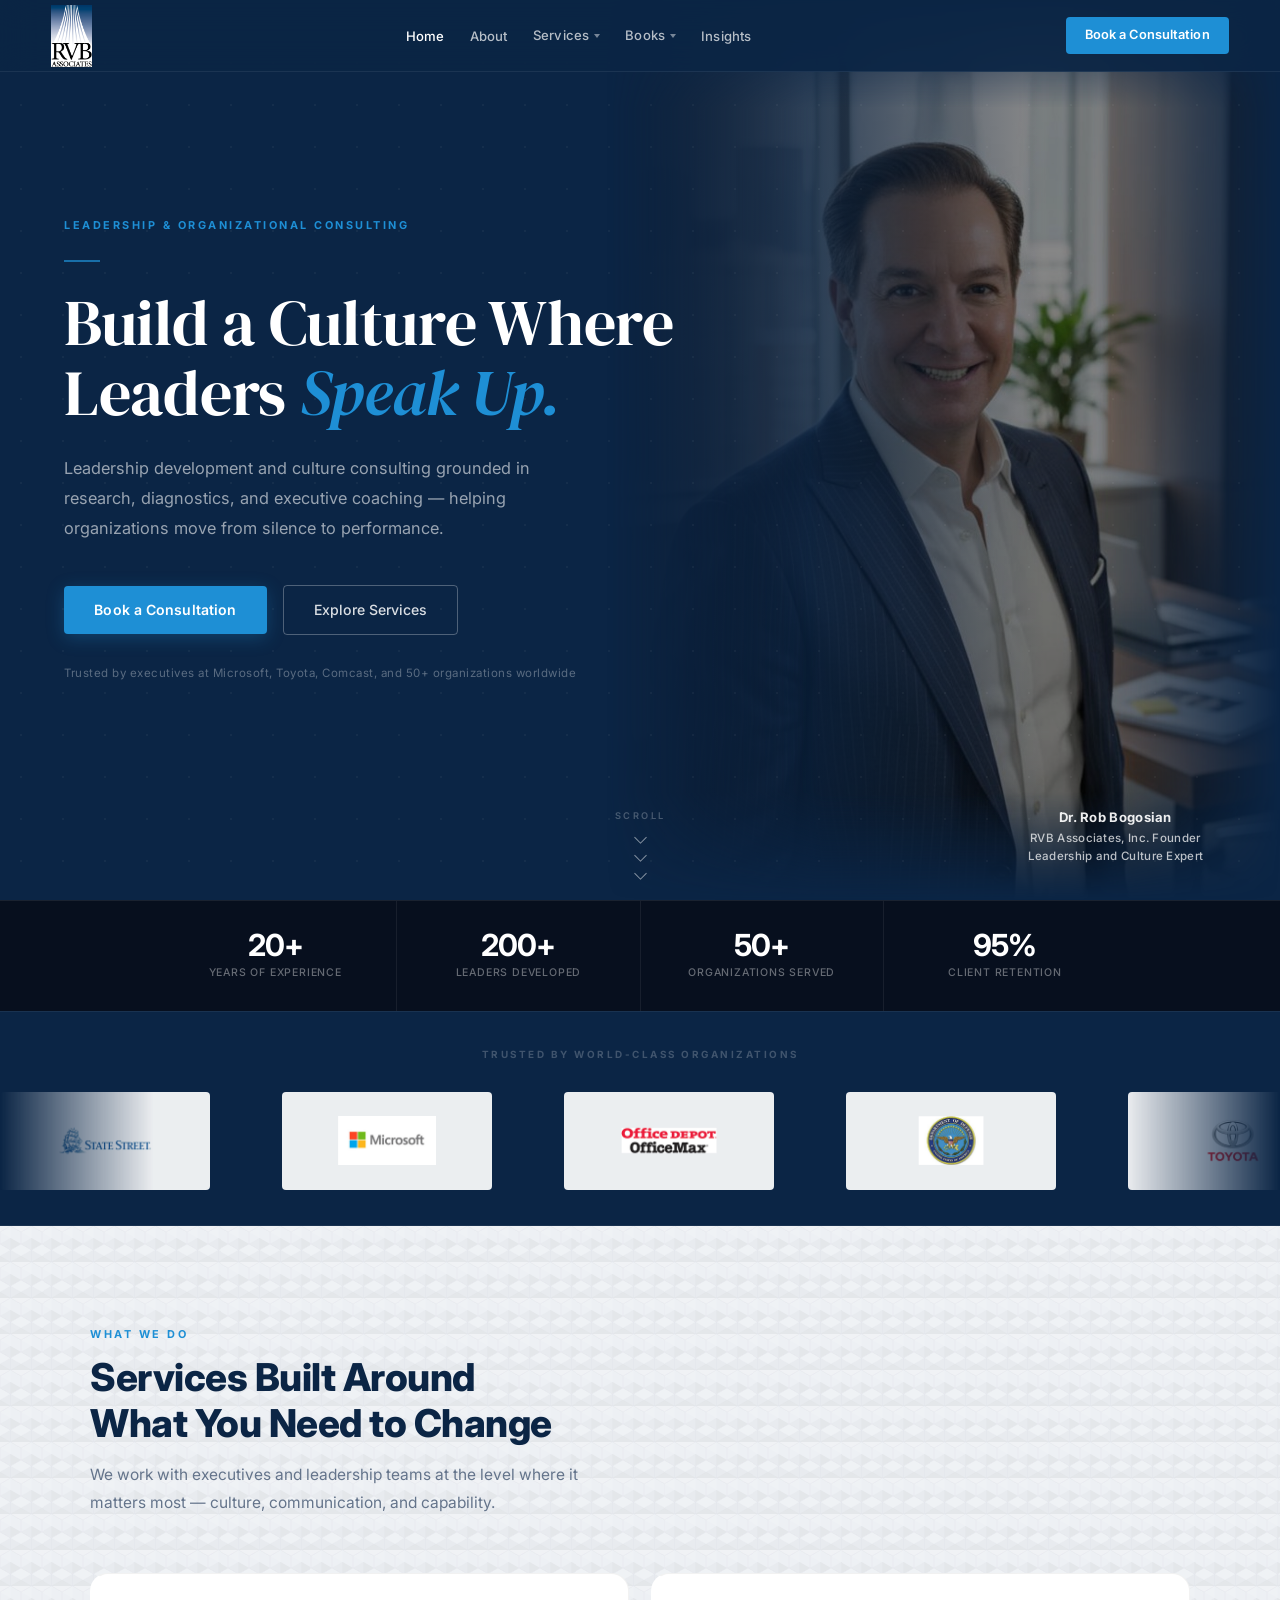
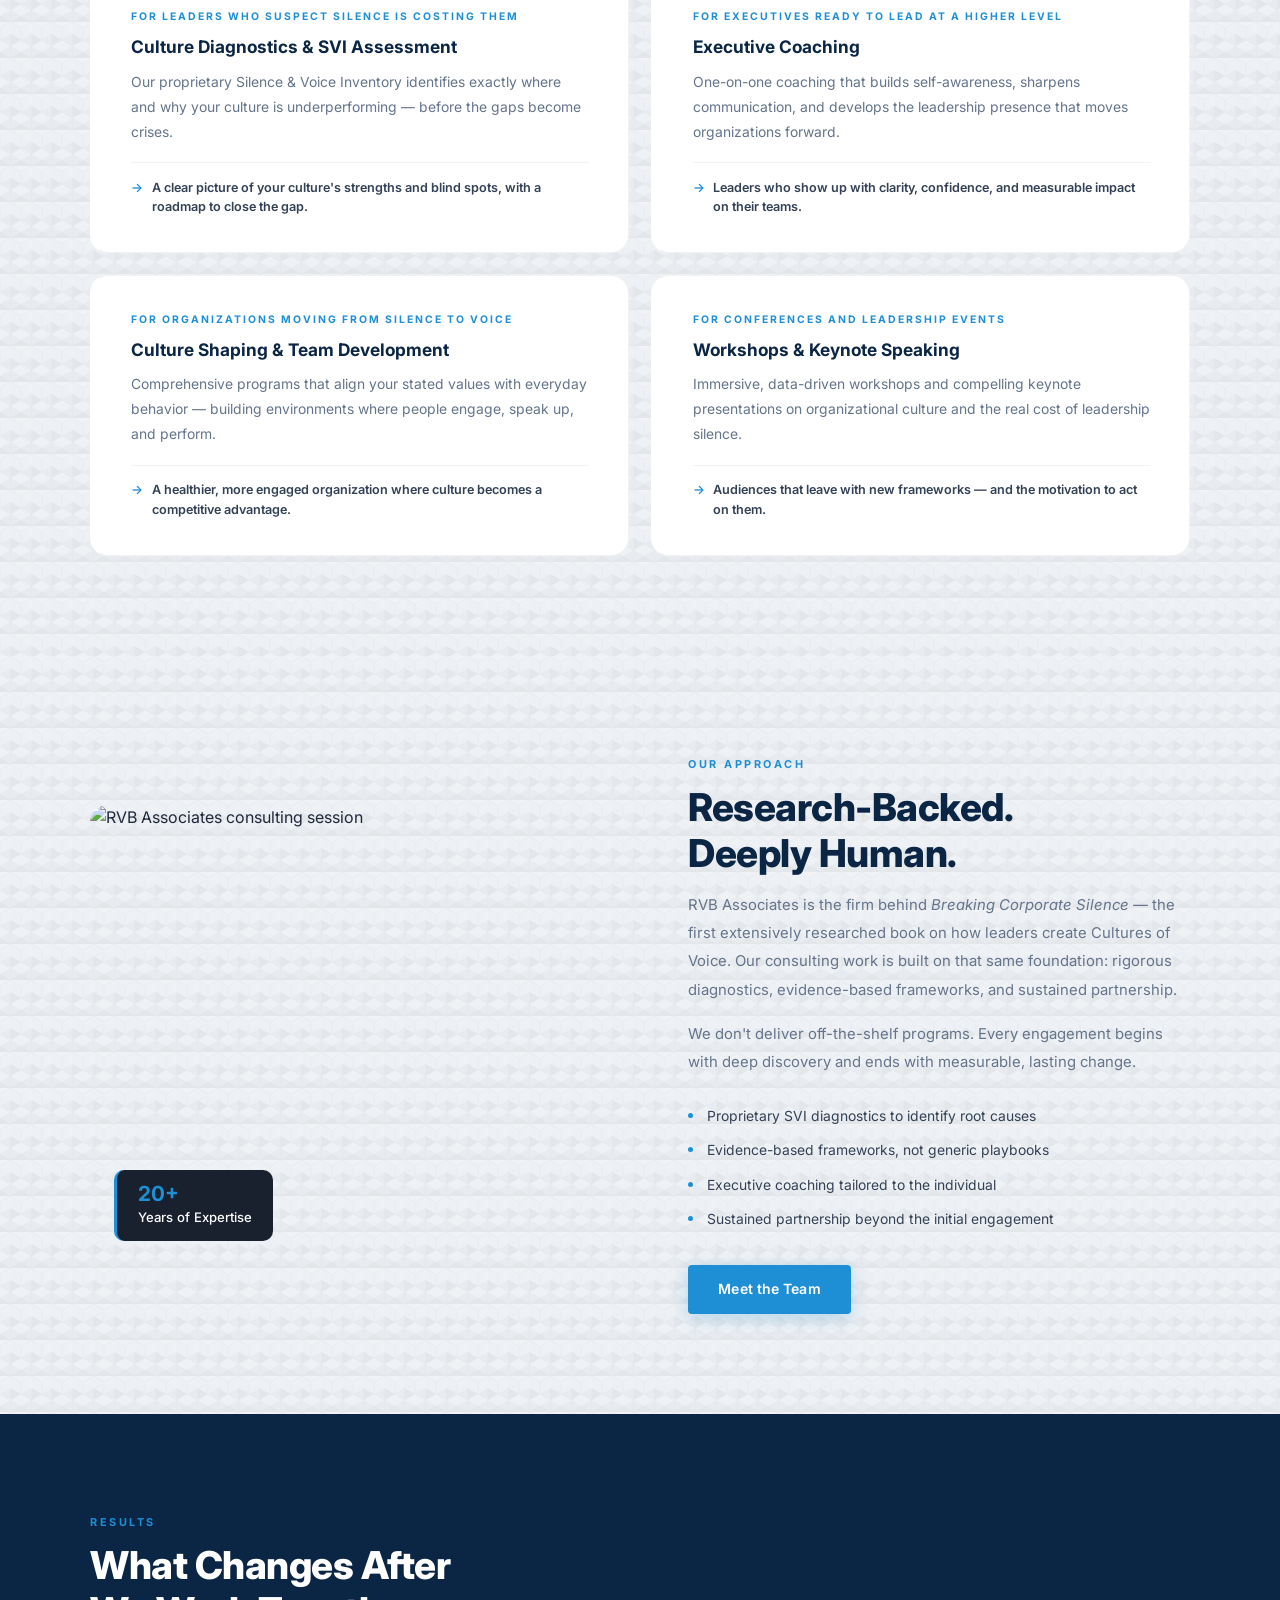
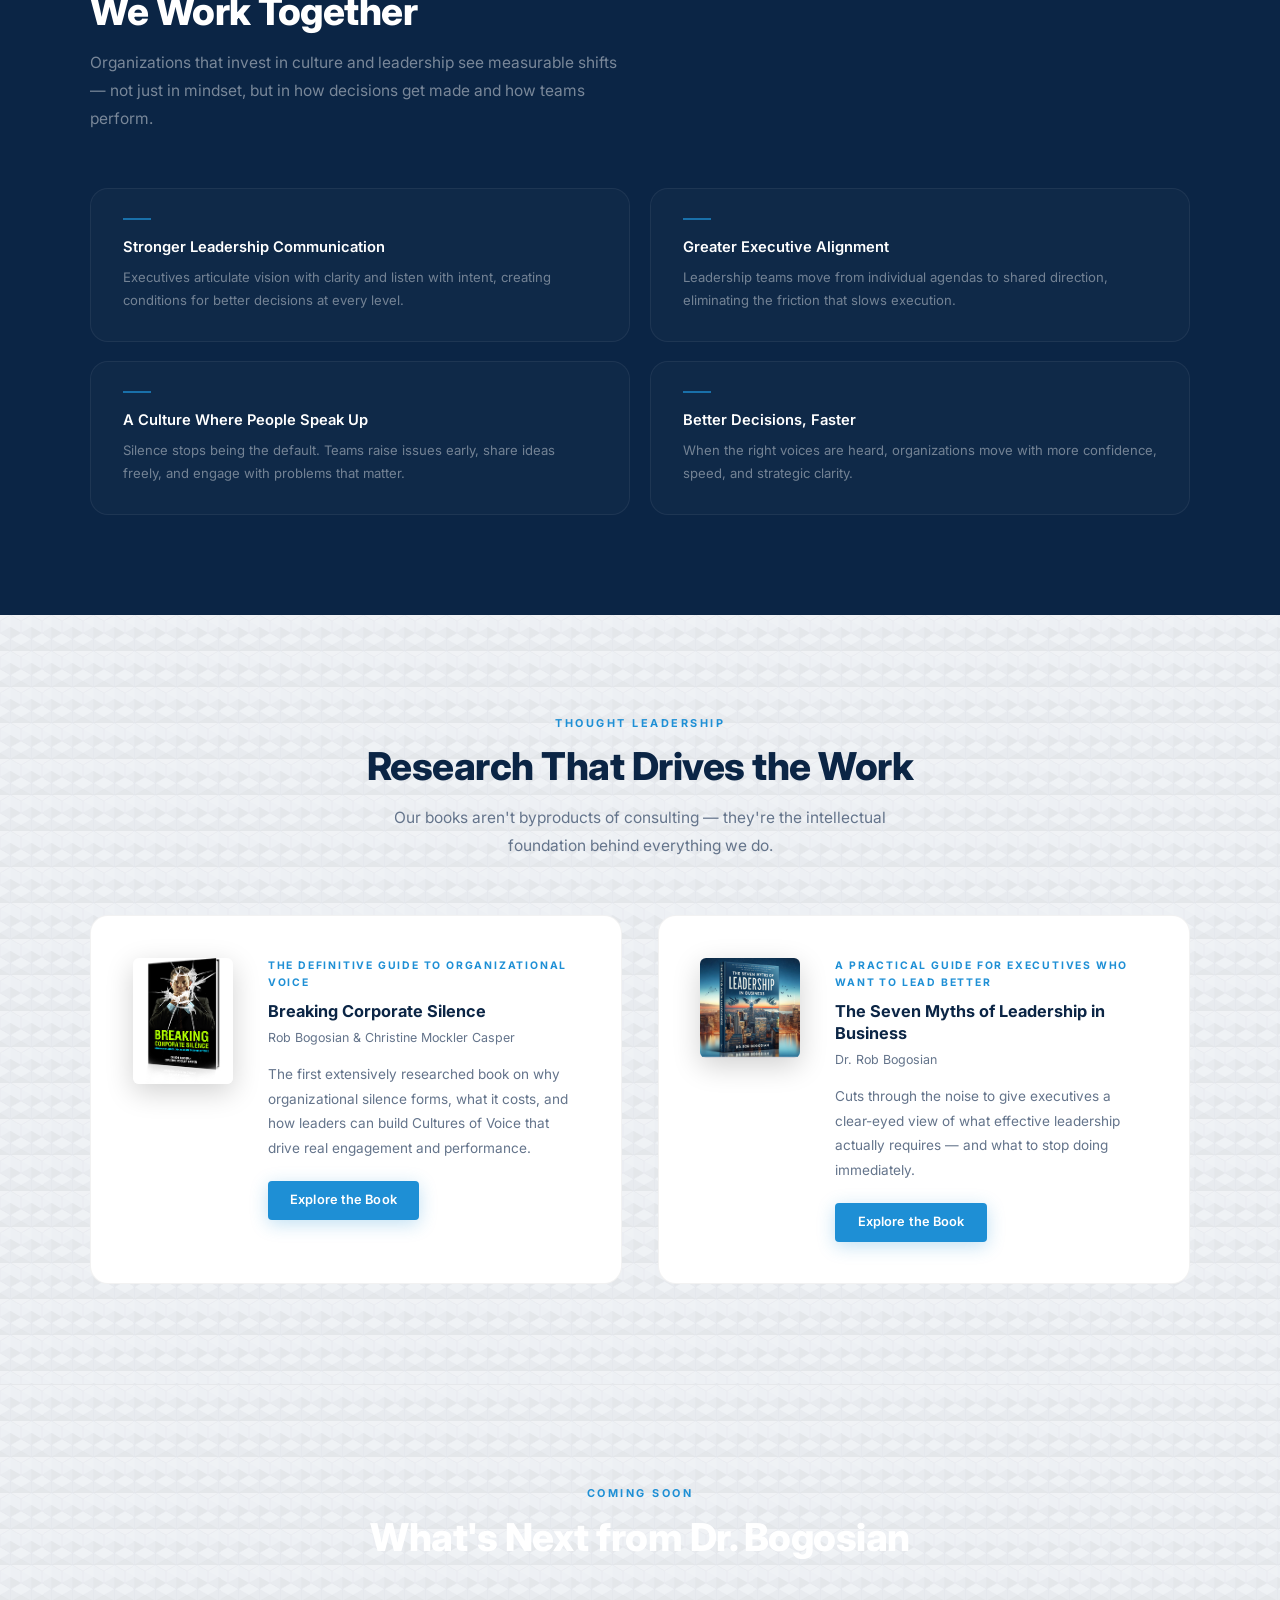
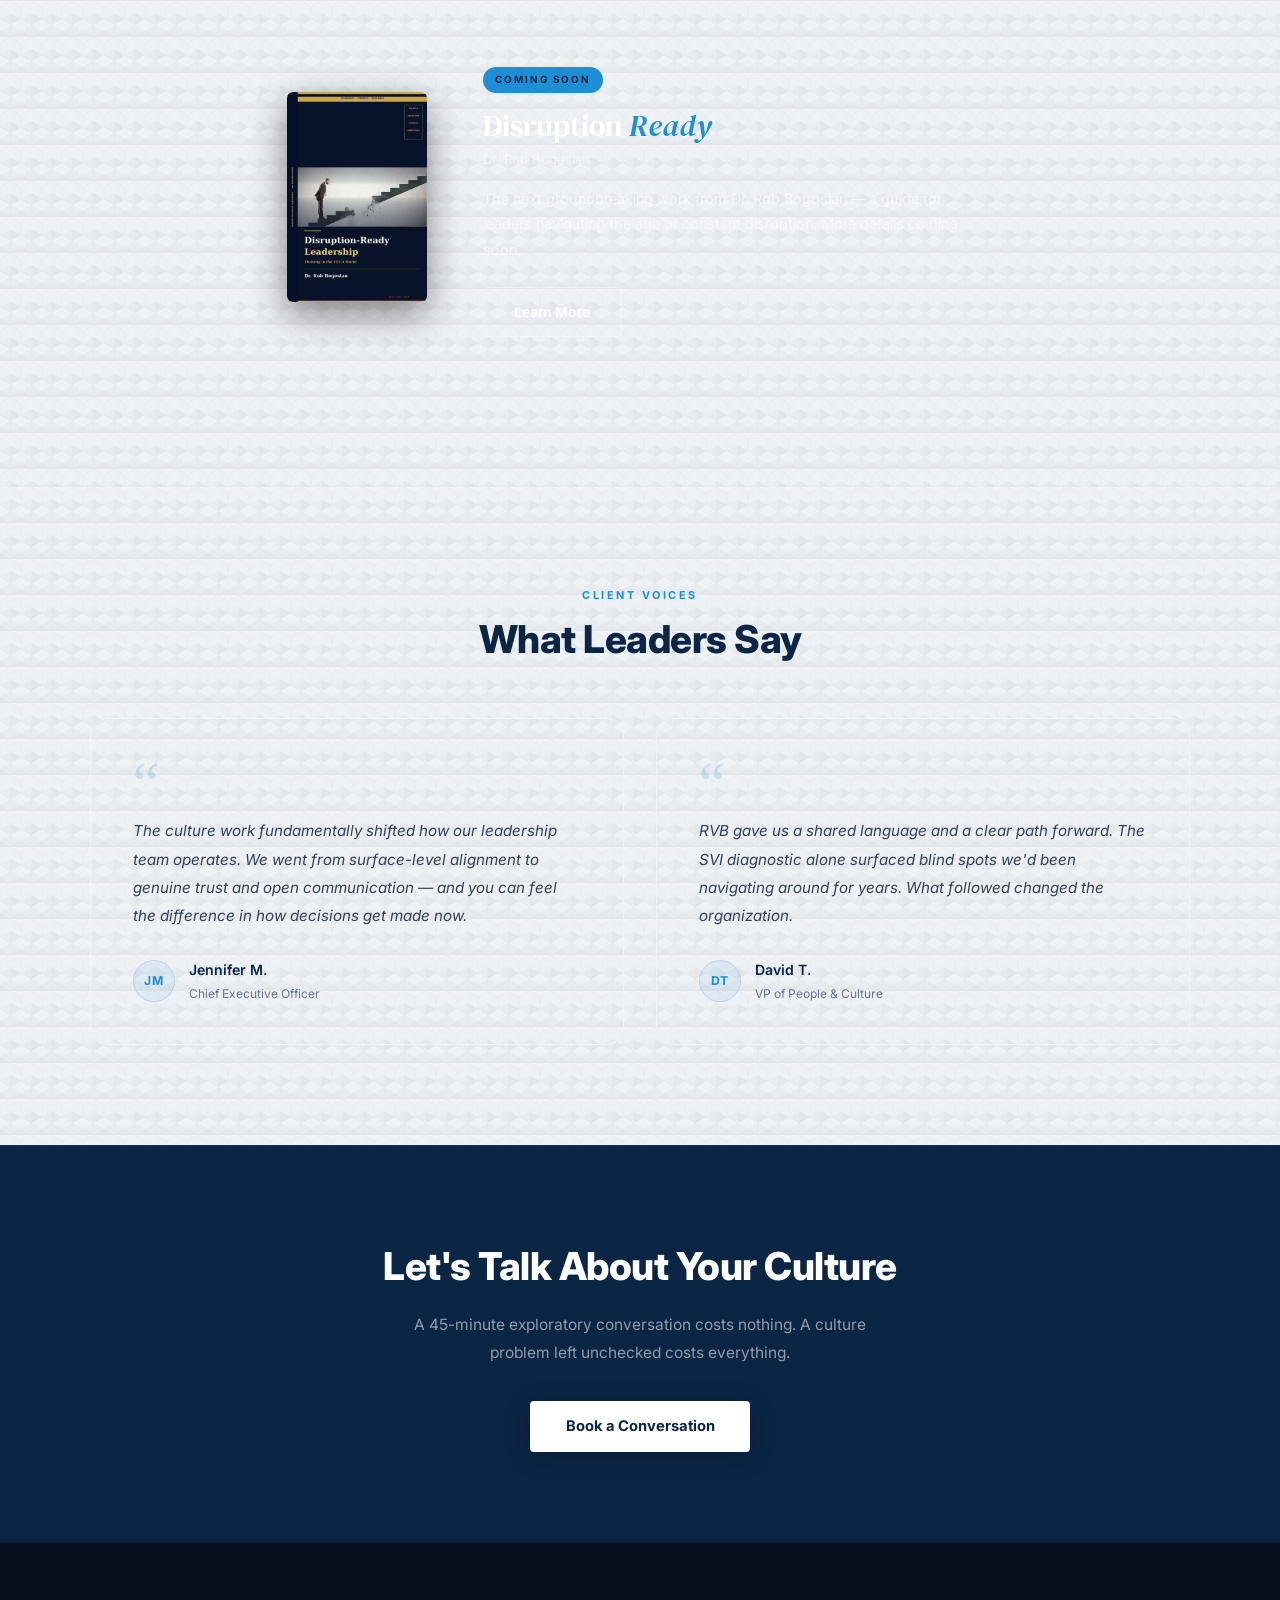
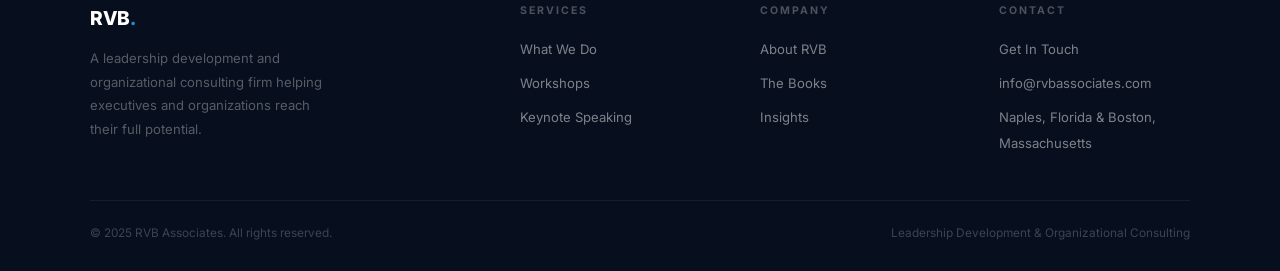
==== commit d4ef757b: "Add files via upload" ====
--- a/index.html
+++ b/index.html
@@ -379,9 +379,8 @@
         <li><a href="keynote.html">Keynote Speaking</a></li>
       </ul>
     </li>
-    <li class="has-dropdown"><a href="books.html">Books</a><ul class="dropdown"><li><a href="the-book.html">Breaking Corporate Silence</a></li><li><a href="seven-myths.html">Seven Myths of Leadership</a></li><li><a href="disruption-ready.html">Disruption Ready</a></li></ul></li>
+    <li class="has-dropdown"><a href="books.html">Books</a><ul class="dropdown"><li><a href="the-book.html">Breaking Corporate Silence</a></li><li><a href="seven-myths.html">Seven Myths of Leadership</a></li><li><a href="books.html#disruption-ready">Disruption Ready</a></li></ul></li>
     <li><a href="newsroom.html">Insights</a></li>
-    <li><a href="disruption-ready.html">Coming Soon</a></li>
   </ul>
   <button class="nav-hamburger" aria-label="Toggle navigation"><span></span><span></span><span></span></button>
   <a href="contact.html" class="nav-cta">Book a Consultation</a>
@@ -397,7 +396,7 @@
     RVB Associates, Inc. Founder<br/>Leadership and Culture Expert
   </div>
   <div class="hero-content">
-    <div class="hero-inner" style="flex-shrink:0;">
+    <div class="hero-inner">
       <span class="hero-eyebrow">Leadership &amp; Organizational Consulting</span>
       <div class="hero-rule"></div>
       <h1>Build a Culture Where<br/>Leaders <em>Speak Up.</em></h1>
@@ -603,7 +602,7 @@
         <h3>Disruption <em>Ready</em></h3>
         <p class="cs-author-line">Dr. Rob Bogosian</p>
         <p class="cs-desc">The next groundbreaking work from Dr. Rob Bogosian — a guide for leaders navigating the age of constant disruption. More details coming soon.</p>
-        <a href="disruption-ready.html" class="btn-outline-white">Learn More</a>
+        <a href="books.html#disruption-ready" class="btn-outline-white">Learn More</a>
       </div>
     </div>
   </div>
--- a/rvb-styles.css
+++ b/rvb-styles.css
@@ -22,8 +22,8 @@
   --transition: .25s cubic-bezier(.4,0,.2,1);
 }
 
-html { scroll-behavior: smooth; }
-body { font-family: 'Inter', sans-serif; color: var(--text); background: var(--white); line-height: 1.6; }
+html { scroll-behavior: smooth; overflow-x: hidden; }
+body { font-family: 'Inter', sans-serif; color: var(--text); background: var(--white); line-height: 1.6; overflow-x: hidden; }
 
 /* ── NAV ──────────────────────────────────────────────────── */
 nav {
@@ -261,7 +261,8 @@
     gap: 0;
   }
   nav.nav-open .nav-links { display: flex; }
-  .nav-links > li > a { padding: .75rem 5%; font-size: .9rem; display: block; }
+  .nav-links > li > a { padding: .75rem 5%; font-size: .9rem; display: block; white-space: normal; }
+  .nav-links a { white-space: normal; }
   .has-dropdown > a::after { display: none; }
   .dropdown {
     position: static; opacity: 1; visibility: visible;
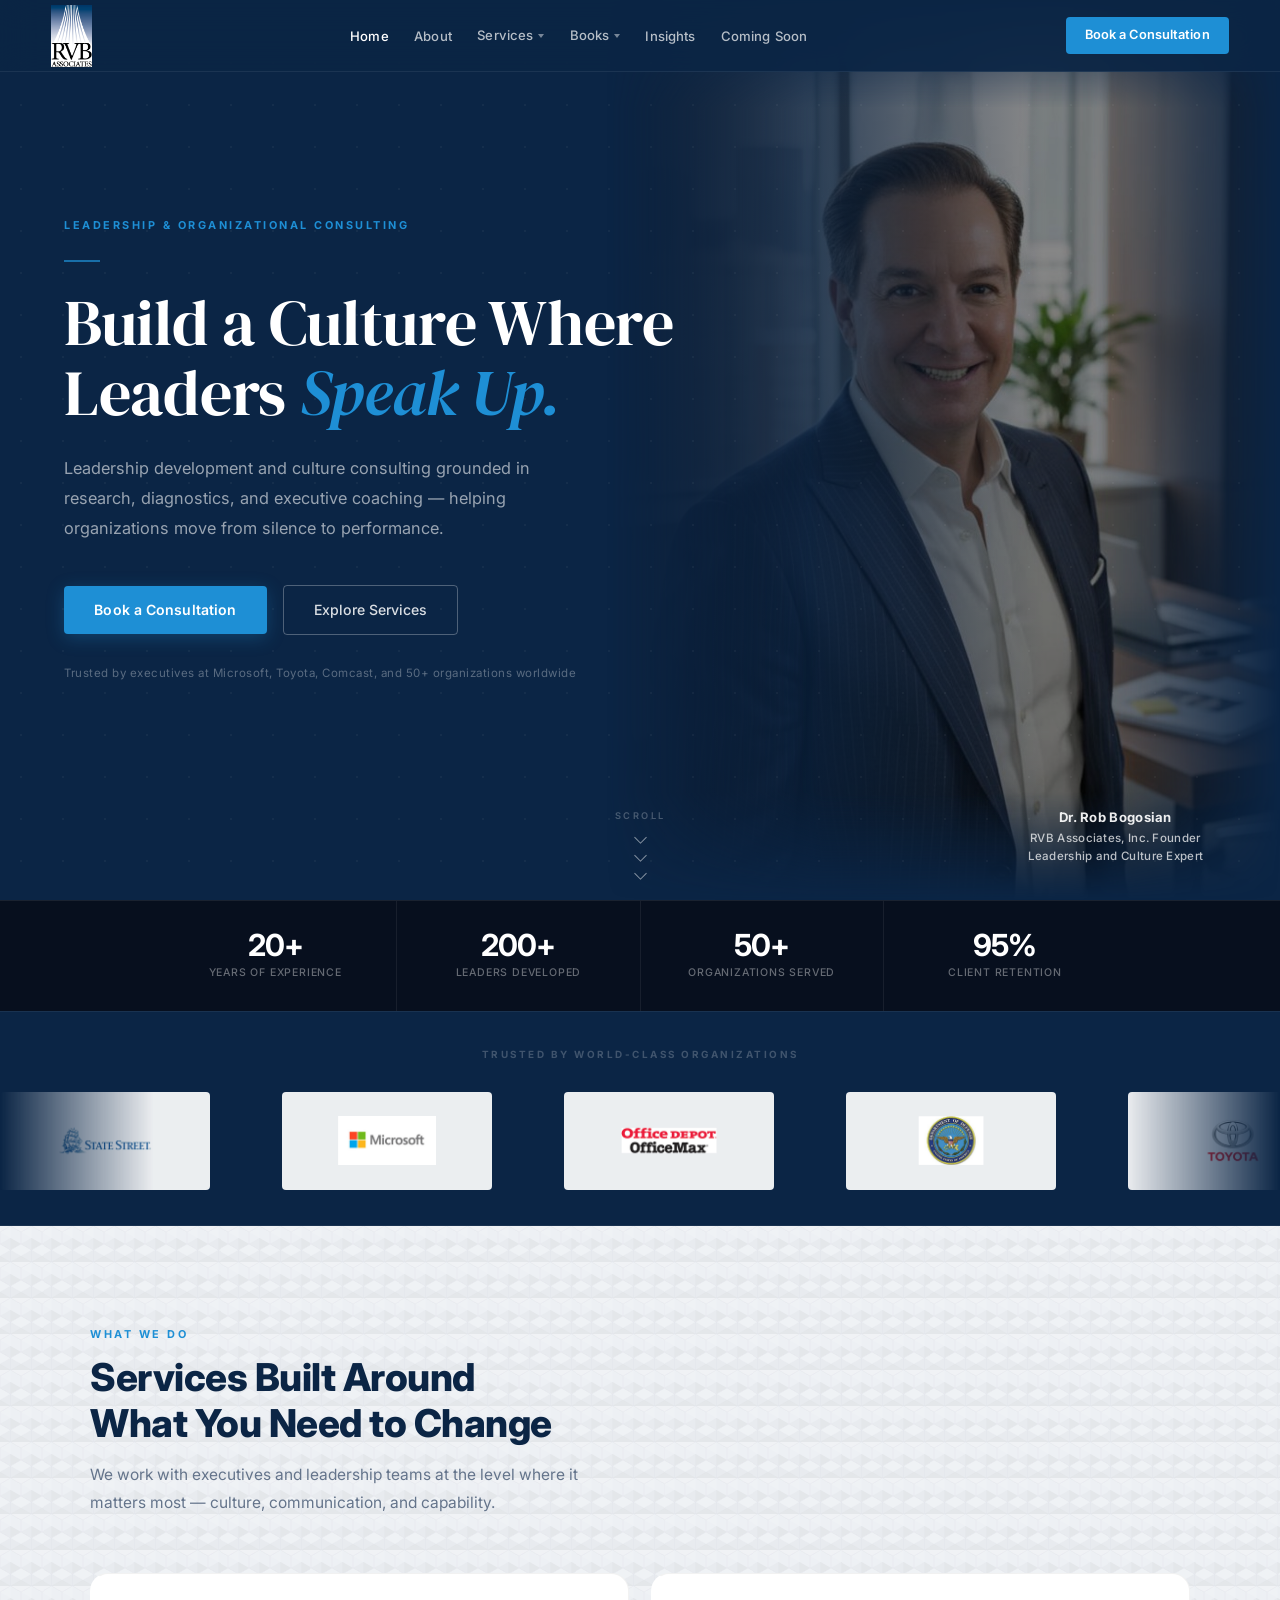
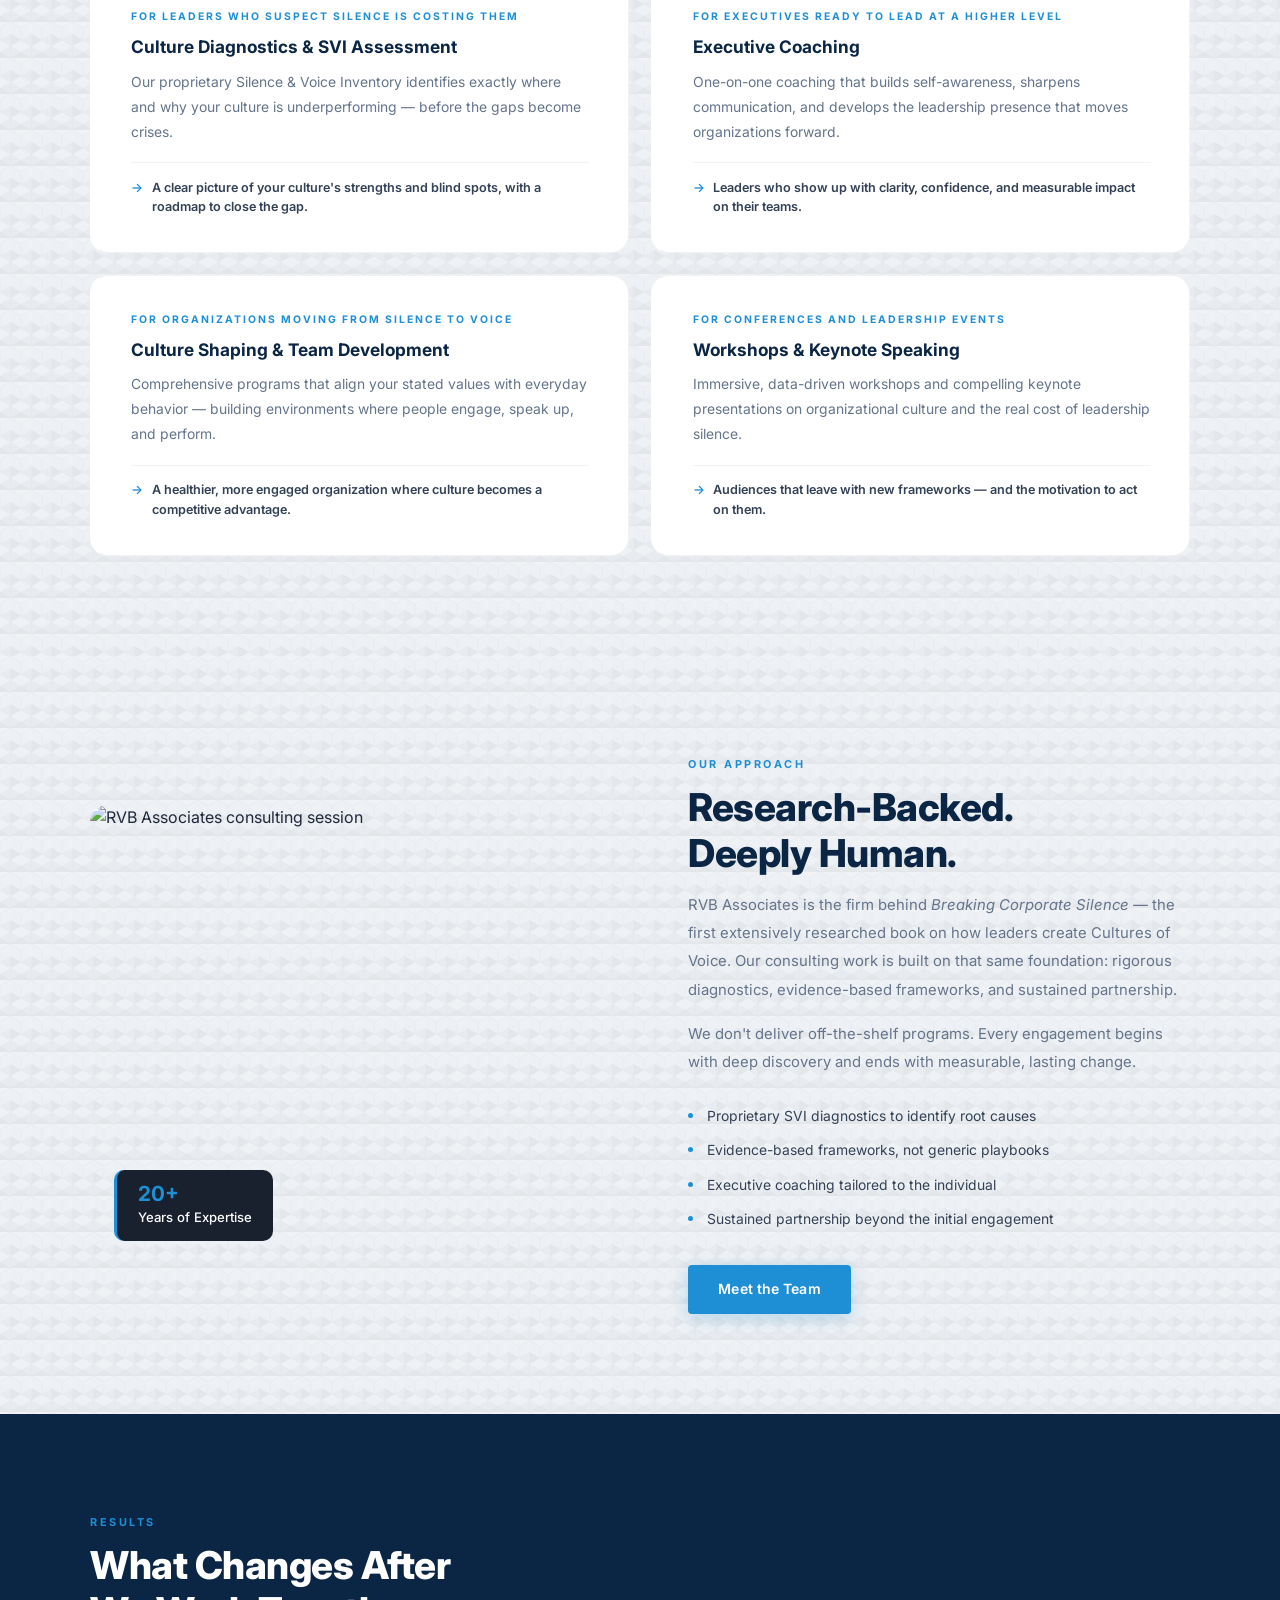
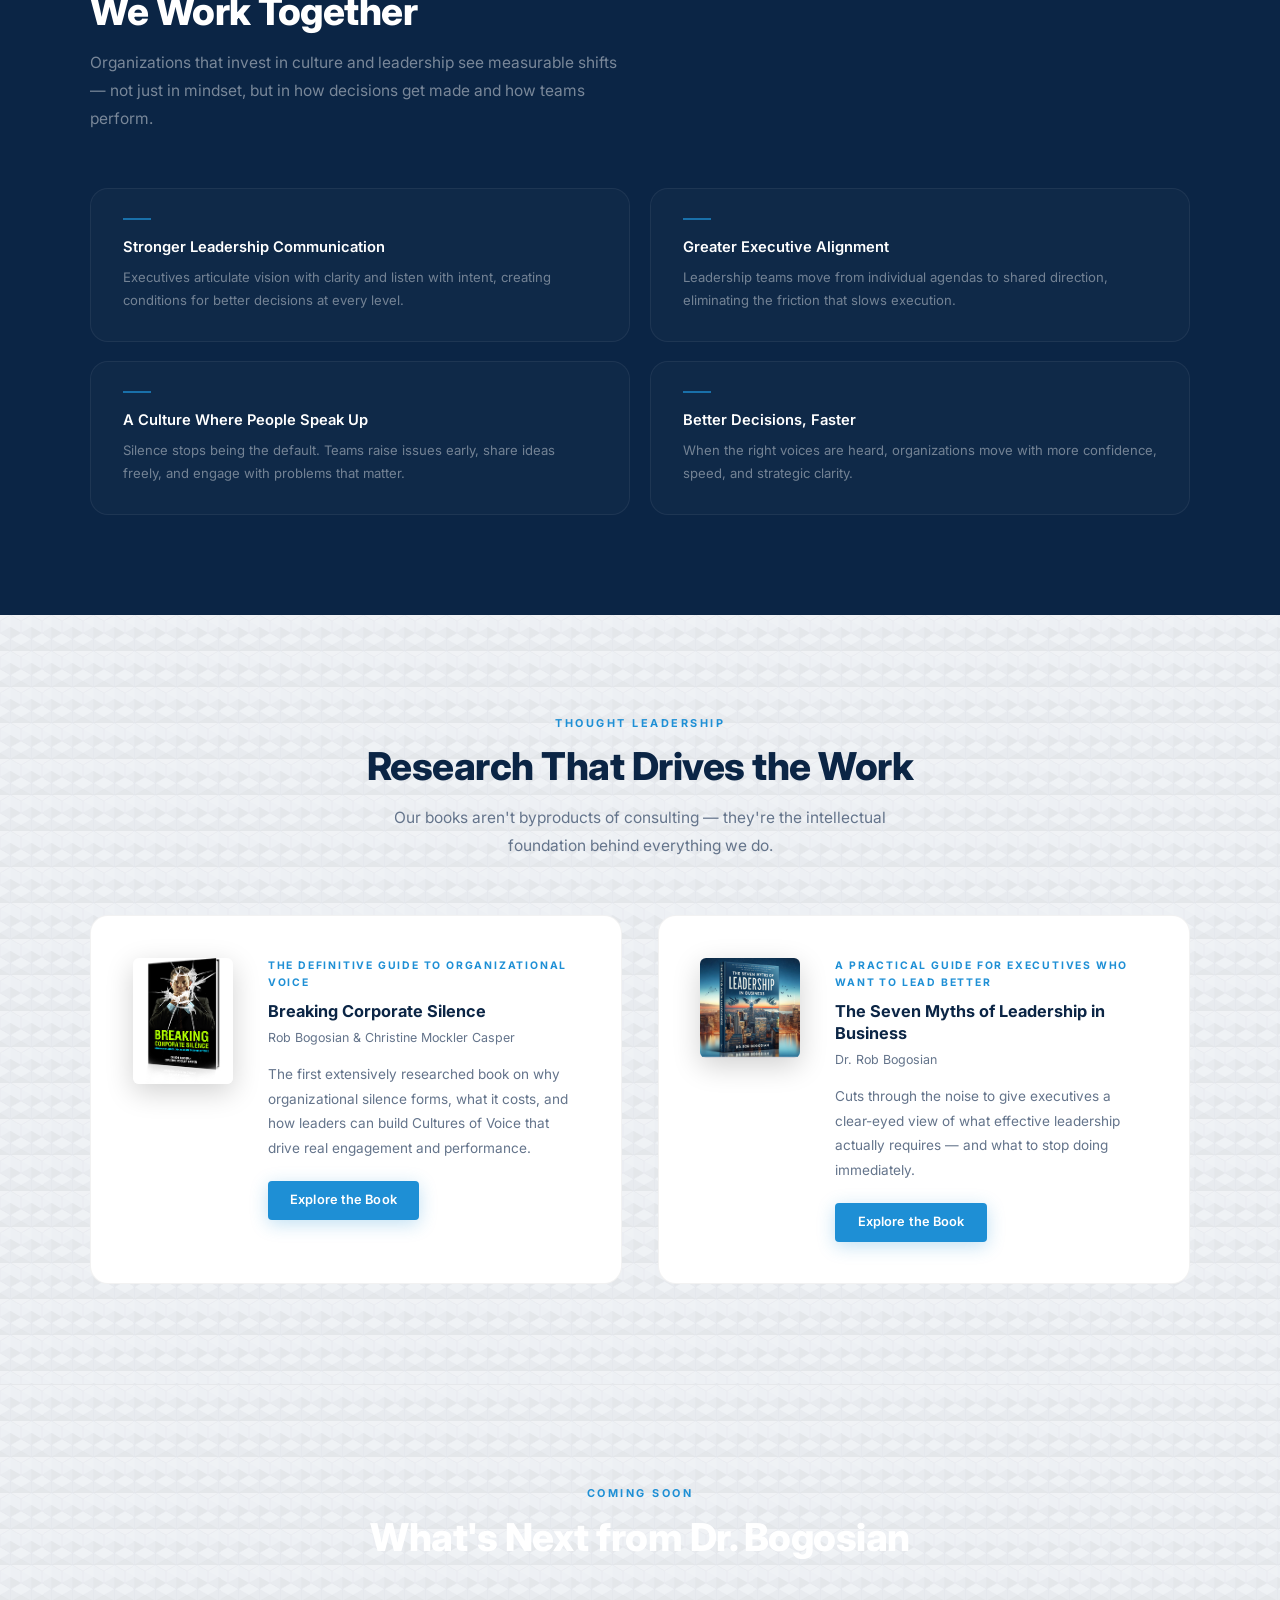
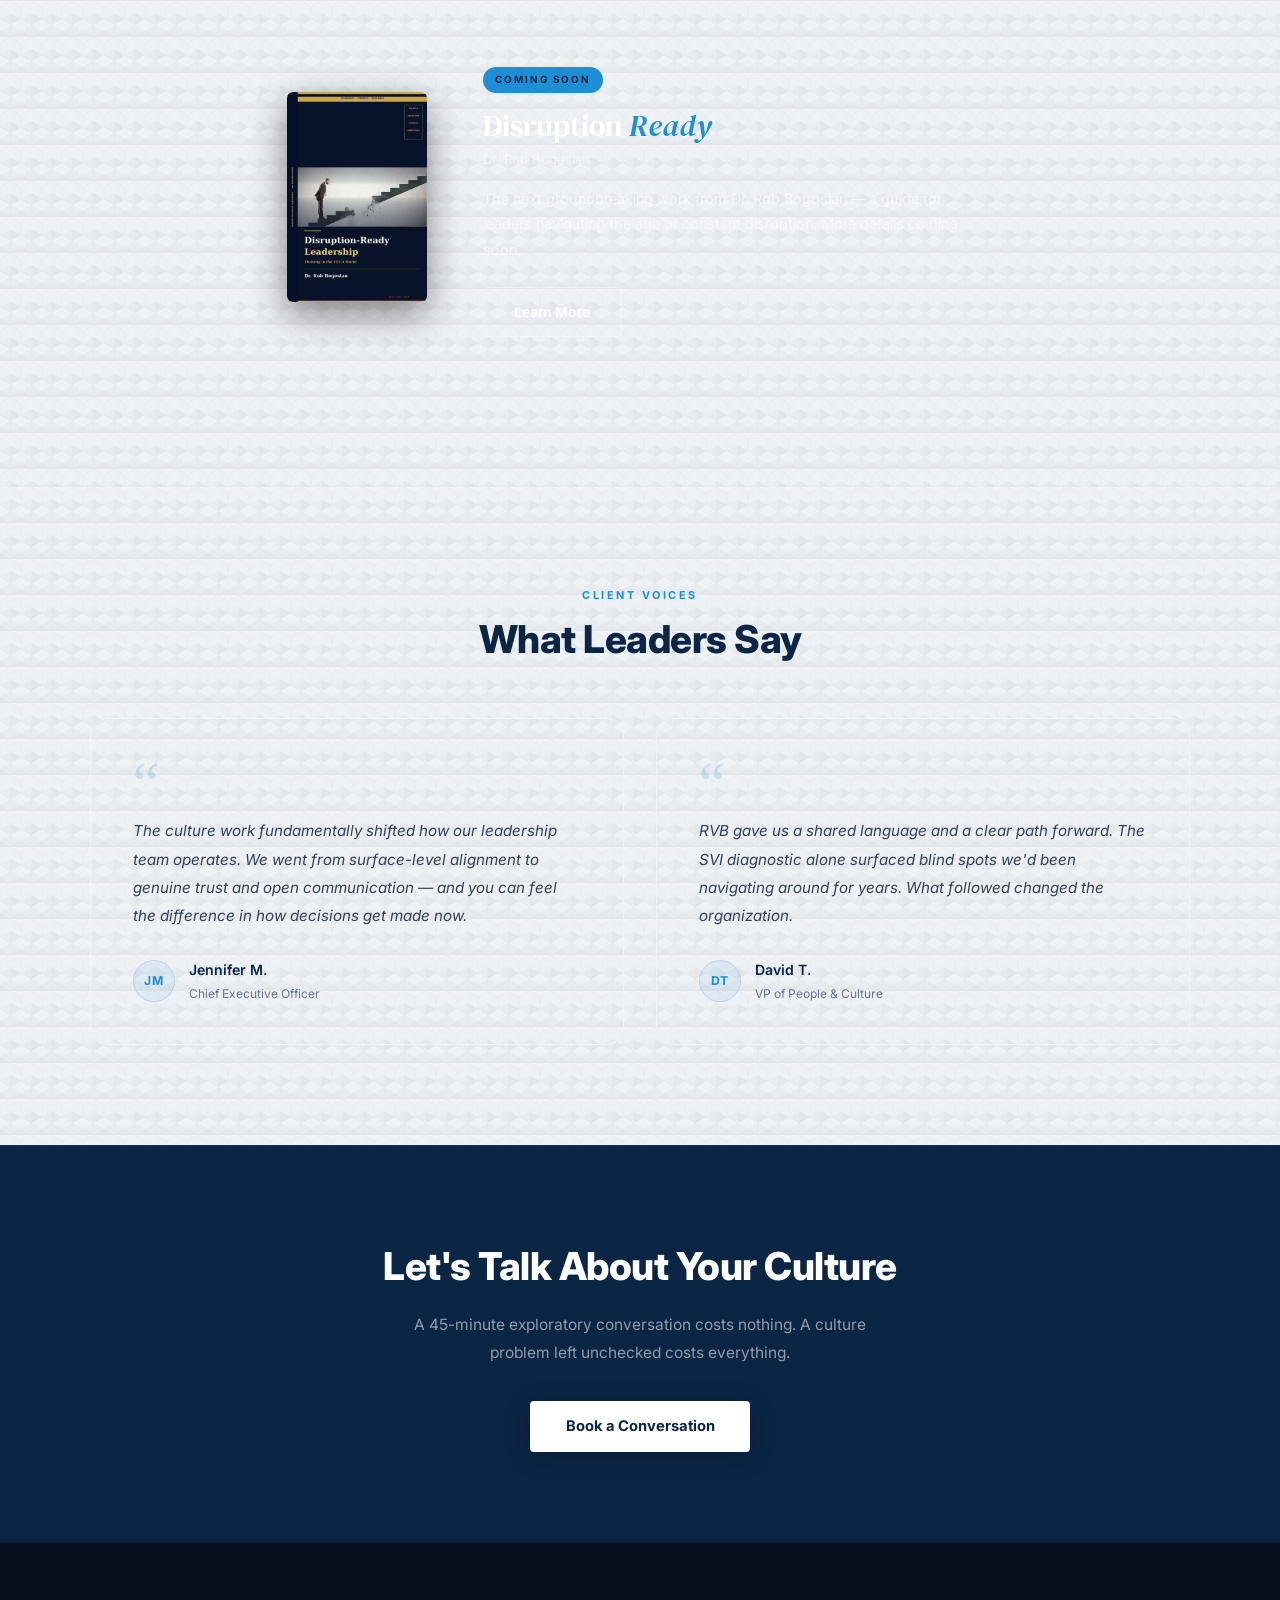
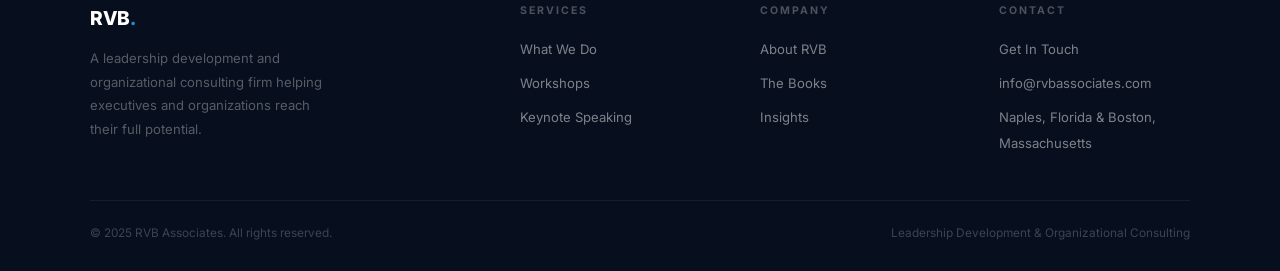
==== commit e5e92d98: "Add files via upload" ====
--- a/index.html
+++ b/index.html
@@ -381,6 +381,7 @@
     </li>
     <li class="has-dropdown"><a href="books.html">Books</a><ul class="dropdown"><li><a href="the-book.html">Breaking Corporate Silence</a></li><li><a href="seven-myths.html">Seven Myths of Leadership</a></li><li><a href="books.html#disruption-ready">Disruption Ready</a></li></ul></li>
     <li><a href="newsroom.html">Insights</a></li>
+    <li><a href="books.html#disruption-ready">Coming Soon</a></li>
   </ul>
   <button class="nav-hamburger" aria-label="Toggle navigation"><span></span><span></span><span></span></button>
   <a href="contact.html" class="nav-cta">Book a Consultation</a>
